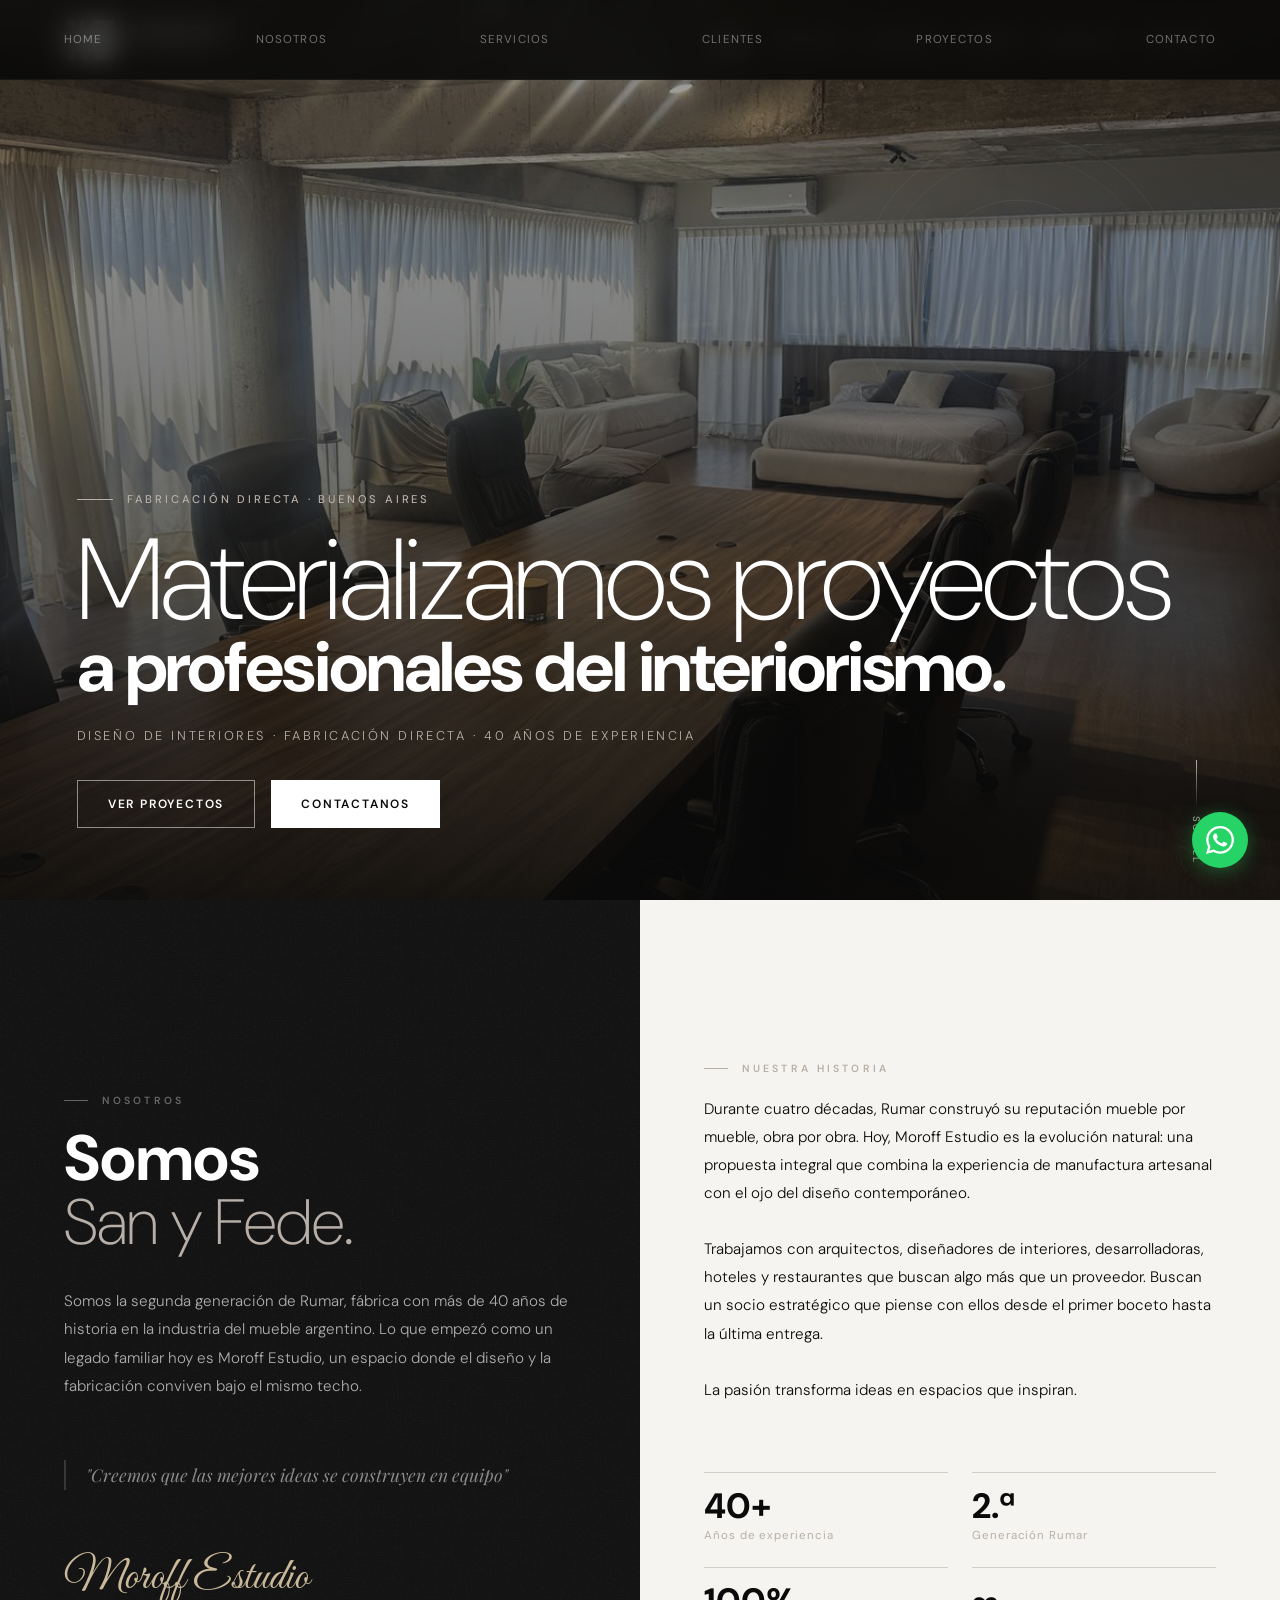
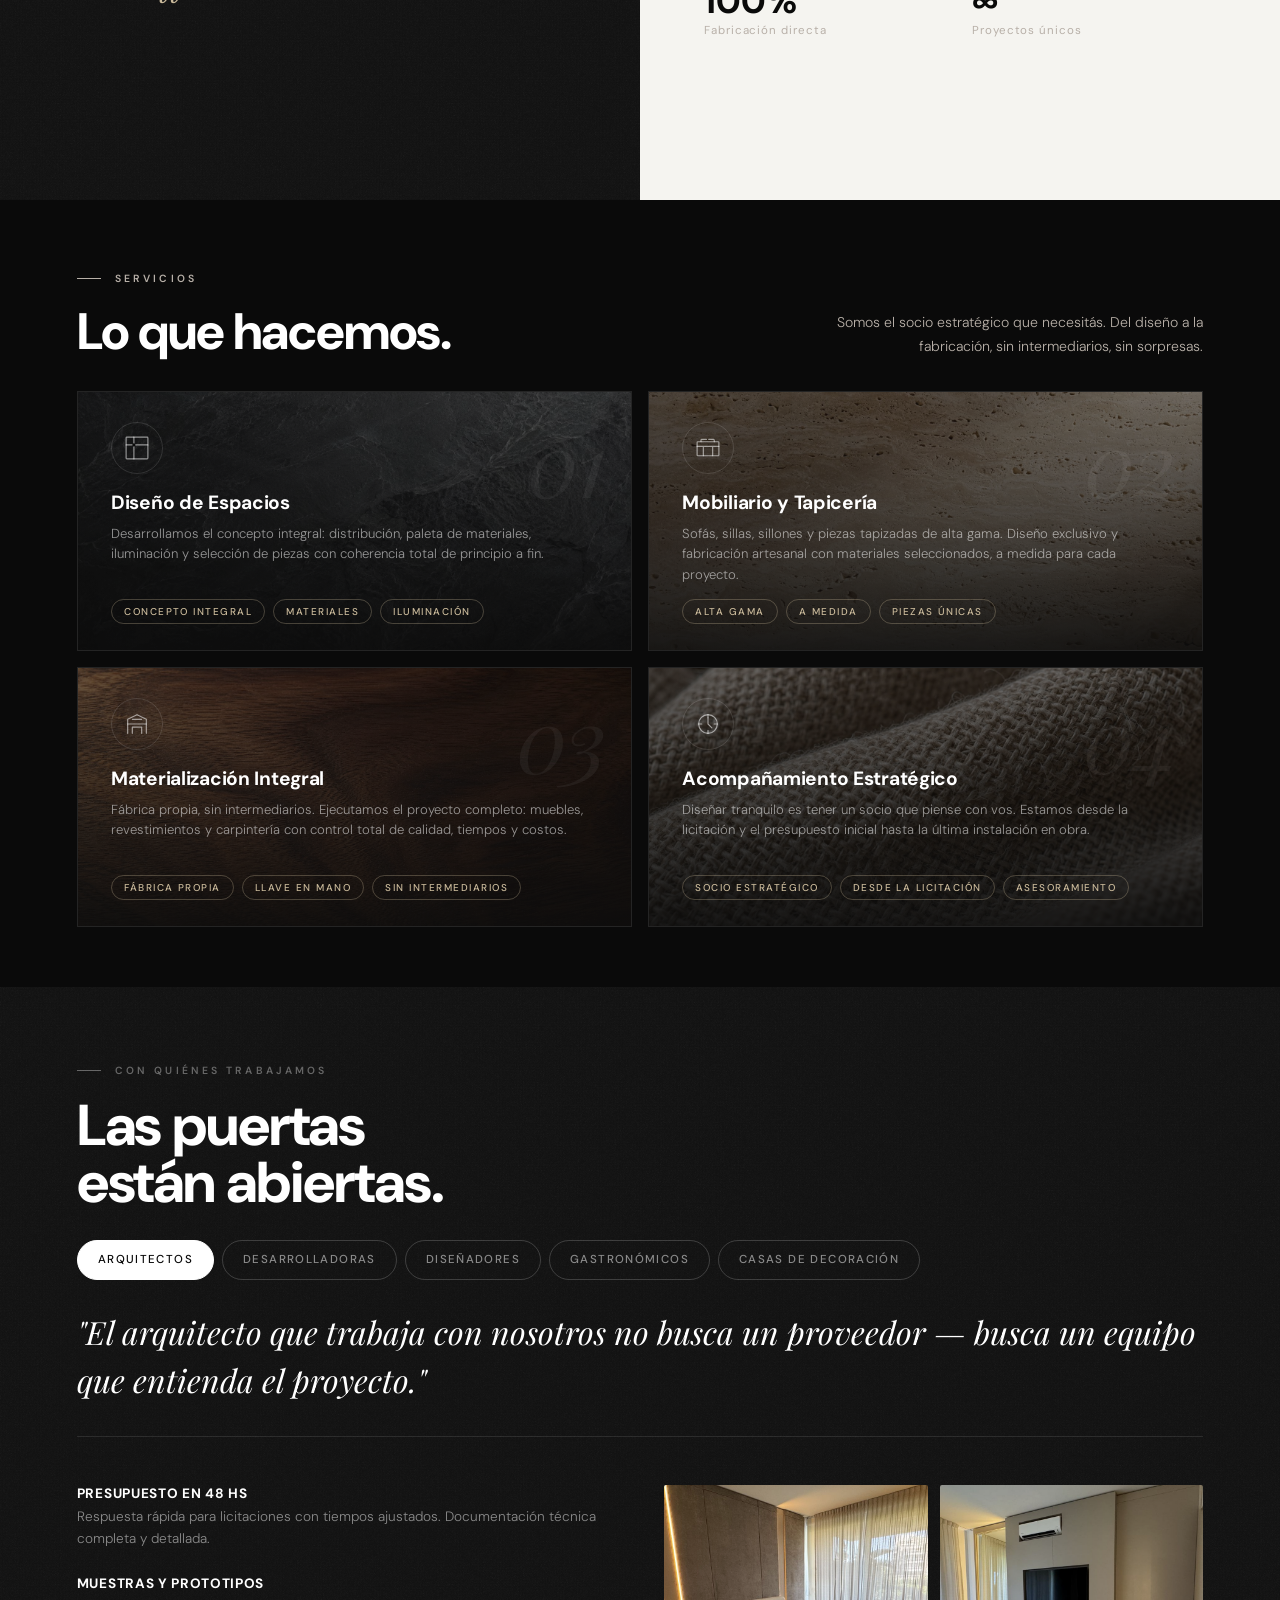
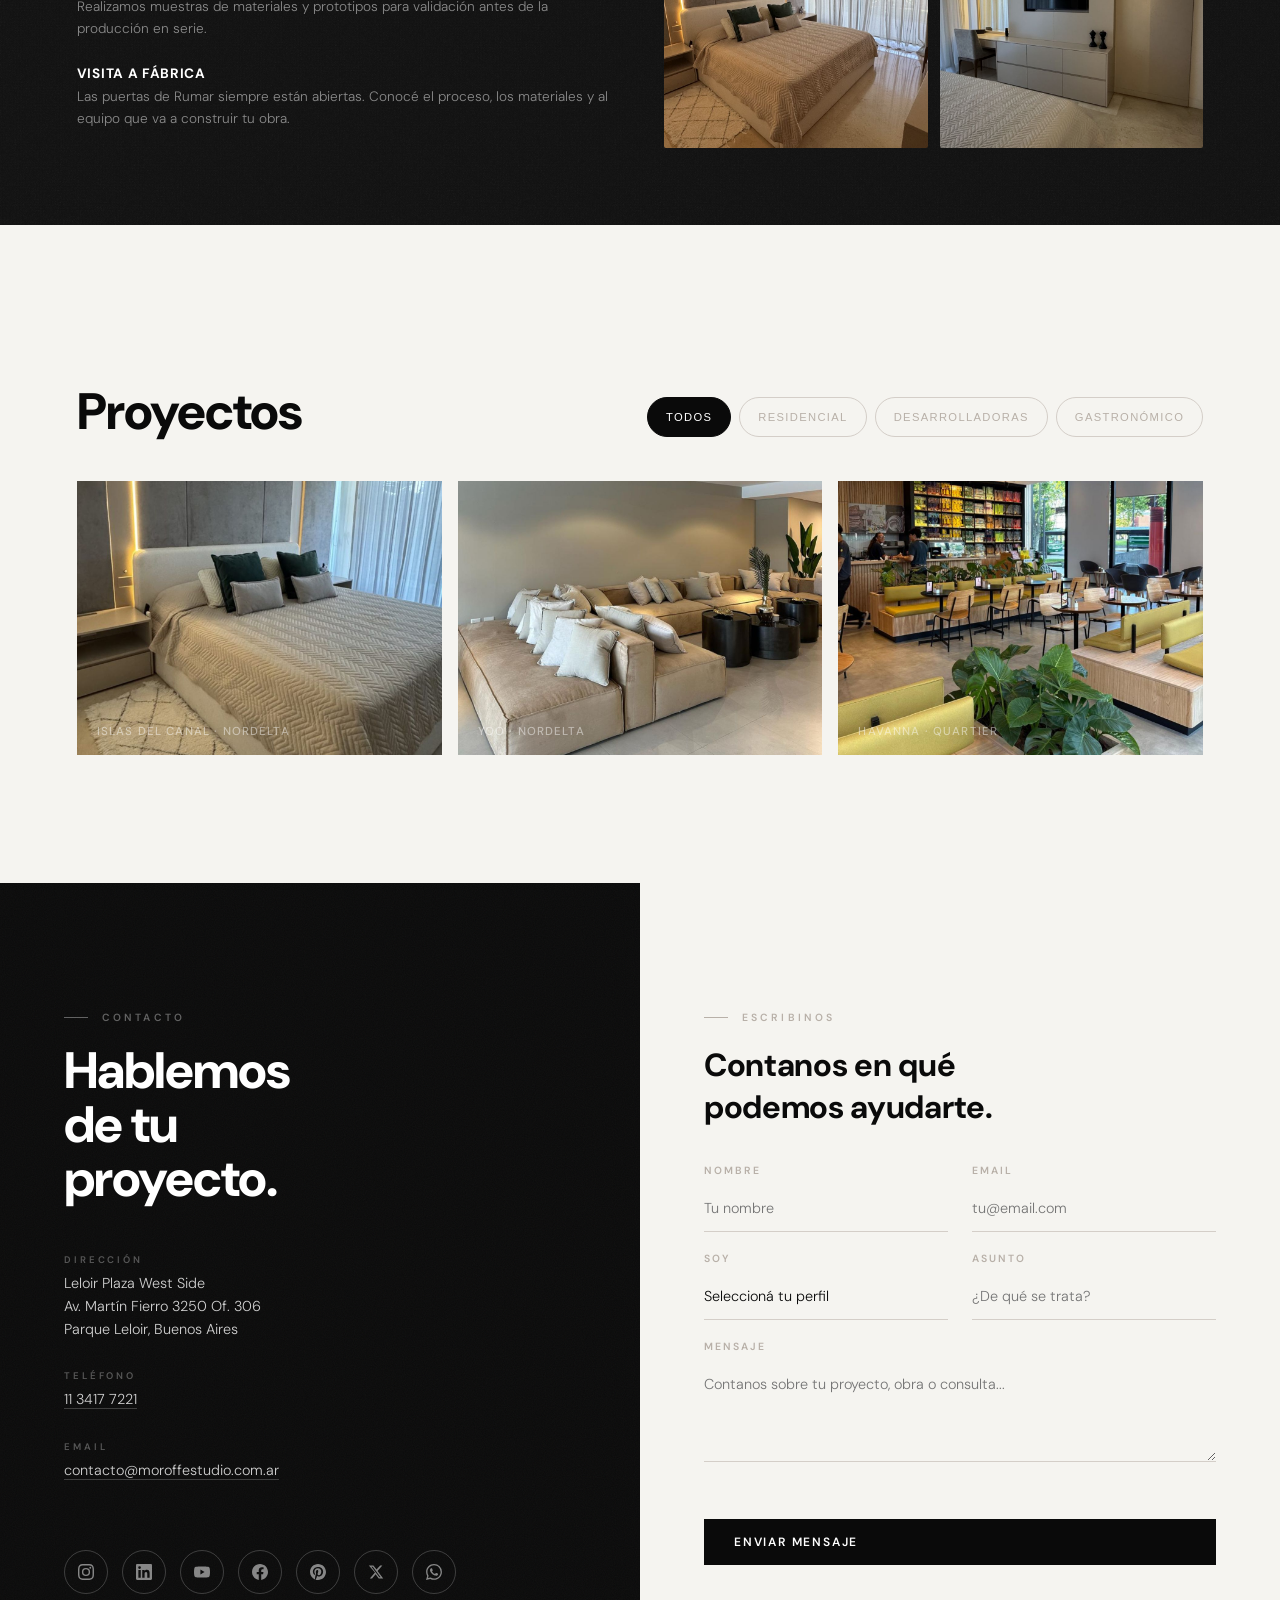
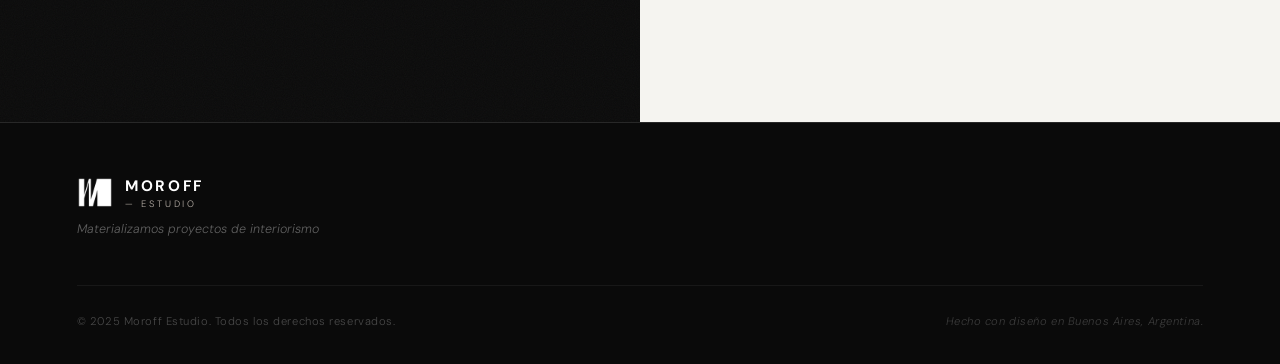
==== index.html @ 5c343c12 "Add files via upload" ====
<!DOCTYPE html>
<html lang="es">
<head>
<meta charset="UTF-8">
<meta name="viewport" content="width=device-width, initial-scale=1.0">
<title>MOROFF — ESTUDIO · Diseño de Interiores Buenos Aires</title>
<meta name="description" content="Moroff Estudio — Materializamos proyectos de interiorismo. Diseño de interiores y fabricación directa en Buenos Aires.">
<link rel="preconnect" href="https://fonts.googleapis.com">
<link rel="preconnect" href="https://fonts.gstatic.com" crossorigin>
<link href="https://fonts.googleapis.com/css2?family=DM+Sans:ital,opsz,wght@0,9..40,100;0,9..40,200;0,9..40,300;0,9..40,400;0,9..40,500;0,9..40,700;0,9..40,900;1,9..40,300;1,9..40,400&family=Playfair+Display:ital,wght@0,400;0,700;1,400&family=Great+Vibes&display=swap" rel="stylesheet">

<style>
/* ─── RESET & BASE ─── */
*, *::before, *::after { box-sizing: border-box; margin: 0; padding: 0; }

:root {
  --black: #0a0a0a;
  --near-black: #111111;
  --dark: #1a1a1a;
  --cream: #f5f4f0;
  --off-white: #ede9e3;
  --warm-gray: #b8b0a8;
  --warm-gray-light: #d4cec8;
  --white: #ffffff;
  --accent: #c9b99a;
  --wa-green: #25d366;

  --font-sans: 'DM Sans', sans-serif;
  --font-serif: 'Playfair Display', serif;
  --font-script: 'Great Vibes', cursive;

  --nav-h: 80px;
  --section-pad: clamp(80px, 10vw, 140px);
  --transition: 0.4s cubic-bezier(0.25, 0.46, 0.45, 0.94);
}

html { scroll-behavior: smooth; font-size: 16px; }

body {
  font-family: var(--font-sans);
  background: var(--cream);
  color: var(--black);
  overflow-x: hidden;
  -webkit-font-smoothing: antialiased;
}
img, video { max-width: 100%; height: auto; display: block; }

/* Mobile fallback — forces mobile layout if media queries fail (e.g. WhatsApp/Telegram in-app browsers that ignore viewport meta) */
html.is-mobile .nav-links { display: none !important; }
html.is-mobile .nav-hamburger { display: flex !important; }
html.is-mobile #nosotros,
html.is-mobile #contacto { grid-template-columns: 1fr !important; }
html.is-mobile .services-grid,
html.is-mobile .projects-grid,
html.is-mobile .form-row,
html.is-mobile .valores-grid { grid-template-columns: 1fr !important; }
html.is-mobile .nosotros-stat-grid { grid-template-columns: 1fr 1fr !important; }
html.is-mobile .tab-panel.active { grid-template-columns: 1fr !important; gap: 24px !important; }
html.is-mobile .tab-images { grid-template-columns: 1fr !important; }
html.is-mobile .proj-meta { grid-template-columns: 1fr !important; }
html.is-mobile .proj-heart,
html.is-mobile .proj-scope-grid,
html.is-mobile .proj-others-grid,
html.is-mobile .proj-gallery-grid { grid-template-columns: 1fr !important; }

/* ─── TEXTURES ─── */
.texture-dark {
  background-color: var(--black);
  background-image:
    url("data:image/svg+xml,%3Csvg xmlns='http://www.w3.org/2000/svg' width='400' height='400'%3E%3Cfilter id='n'%3E%3CfeTurbulence type='fractalNoise' baseFrequency='0.9' numOctaves='4' stitchTiles='stitch'/%3E%3C/filter%3E%3Crect width='400' height='400' filter='url(%23n)' opacity='0.04'/%3E%3C/svg%3E");
}
.texture-leather {
  background-color: var(--near-black);
  background-image:
    url("data:image/svg+xml,%3Csvg xmlns='http://www.w3.org/2000/svg' width='600' height='600'%3E%3Cfilter id='n'%3E%3CfeTurbulence type='turbulence' baseFrequency='0.65' numOctaves='3' stitchTiles='stitch'/%3E%3CfeColorMatrix type='saturate' values='0'/%3E%3C/filter%3E%3Crect width='600' height='600' filter='url(%23n)' opacity='0.07'/%3E%3C/svg%3E");
}

/* ─── PLACEHOLDERS ─── */
.img-placeholder {
  background-color: #2a2520;
  background-image:
    url("data:image/svg+xml,%3Csvg xmlns='http://www.w3.org/2000/svg' width='400' height='400'%3E%3Cfilter id='n'%3E%3CfeTurbulence type='fractalNoise' baseFrequency='0.75' numOctaves='4' stitchTiles='stitch'/%3E%3C/filter%3E%3Crect width='400' height='400' filter='url(%23n)' opacity='0.15'/%3E%3C/svg%3E");
  display: flex;
  align-items: center;
  justify-content: center;
  position: relative;
  overflow: hidden;
}
.img-placeholder::after {
  content: attr(data-label);
  font-family: var(--font-sans);
  font-size: 0.65rem;
  font-weight: 500;
  letter-spacing: 0.15em;
  text-transform: uppercase;
  color: rgba(255,255,255,0.25);
  text-align: center;
  padding: 1rem;
}
.img-placeholder-light {
  background-color: #d9d4cc;
  background-image:
    url("data:image/svg+xml,%3Csvg xmlns='http://www.w3.org/2000/svg' width='400' height='400'%3E%3Cfilter id='n'%3E%3CfeTurbulence type='fractalNoise' baseFrequency='0.75' numOctaves='4' stitchTiles='stitch'/%3E%3C/filter%3E%3Crect width='400' height='400' filter='url(%23n)' opacity='0.08'/%3E%3C/svg%3E");
  display: flex;
  align-items: center;
  justify-content: center;
}
.img-placeholder-light::after {
  content: attr(data-label);
  font-family: var(--font-sans);
  font-size: 0.65rem;
  font-weight: 500;
  letter-spacing: 0.15em;
  text-transform: uppercase;
  color: rgba(0,0,0,0.3);
  text-align: center;
  padding: 1rem;
}

/* ─── SCROLL ANIMATIONS ─── */
.reveal {
  opacity: 0;
  transform: translateY(28px);
  transition: opacity 0.7s var(--transition), transform 0.7s var(--transition);
}
.reveal.visible { opacity: 1; transform: translateY(0); }
.reveal-delay-1 { transition-delay: 0.1s; }
.reveal-delay-2 { transition-delay: 0.2s; }
.reveal-delay-3 { transition-delay: 0.3s; }
.reveal-delay-4 { transition-delay: 0.4s; }
.reveal-delay-5 { transition-delay: 0.5s; }

/* ─── NAVIGATION ─── */
nav {
  position: fixed;
  top: 0; left: 0; right: 0;
  z-index: 1000;
  height: var(--nav-h);
  display: flex;
  align-items: center;
  justify-content: space-between;
  gap: 16px;
  padding: 0 clamp(20px, 5vw, 64px);
  background: rgba(10, 10, 10, 0.72);
  -webkit-backdrop-filter: blur(14px) saturate(140%);
  backdrop-filter: blur(14px) saturate(140%);
  border-bottom: 1px solid rgba(255, 255, 255, 0.04);
  transition: background 0.4s ease, box-shadow 0.4s ease, border-color 0.4s ease;
}
nav.scrolled {
  background: rgba(10, 10, 10, 0.92);
  box-shadow: 0 1px 0 rgba(255,255,255,0.06);
  border-bottom-color: rgba(255, 255, 255, 0.08);
}

.nav-logo {
  display: flex;
  align-items: center;
  gap: 14px;
  text-decoration: none;
  cursor: pointer;
  margin-right: auto;
  flex-shrink: 0;
}
.nav-logo:hover .nav-wordmark-main { color: var(--accent); }
.nav-monogram {
  width: 52px;
  height: 52px;
  flex-shrink: 0;
  object-fit: contain;
  filter: brightness(0) invert(1);
  transition: transform 0.3s var(--transition);
}
.nav-logo:hover .nav-monogram { transform: scale(1.06); }
.nav-wordmark { display: flex; flex-direction: column; line-height: 1; }
.nav-wordmark-main {
  font-family: var(--font-sans);
  font-size: 1.2rem;
  font-weight: 700;
  letter-spacing: 0.2em;
  color: var(--white);
}
.nav-wordmark-sub {
  font-family: var(--font-sans);
  font-size: 0.62rem;
  font-weight: 300;
  letter-spacing: 0.32em;
  color: var(--warm-gray);
  margin-top: 3px;
}

.nav-links {
  display: flex;
  gap: clamp(12px, 1.6vw, 22px);
  list-style: none;
  margin-left: auto;
  align-items: center;
}
.nav-links a {
  font-size: 0.7rem;
  font-weight: 500;
  letter-spacing: 0.1em;
  text-transform: uppercase;
  color: rgba(255,255,255,0.75);
  text-decoration: none;
  transition: color 0.25s;
  position: relative;
  padding: 4px 2px;
}
.nav-links a::after {
  content: '';
  position: absolute;
  bottom: -3px; left: 0; right: 0;
  height: 1px;
  background: var(--white);
  transform: scaleX(0);
  transition: transform 0.3s;
}
.nav-links a:hover { color: var(--white); }
.nav-links a:hover::after { transform: scaleX(1); }
.nav-links a.active { color: var(--white); }
.nav-links a.active::after { transform: scaleX(1); }

/* Hamburger */
.nav-hamburger {
  display: none;
  flex-direction: column;
  gap: 5px;
  cursor: pointer;
  background: none;
  border: none;
  padding: 10px;
  min-width: 44px;
  min-height: 44px;
  justify-content: center;
  align-items: center;
}
.nav-hamburger span {
  display: block;
  width: 26px;
  height: 1.5px;
  background: var(--white);
  transition: transform 0.3s, opacity 0.3s;
}
.nav-hamburger.open span:nth-child(1) { transform: translateY(6.5px) rotate(45deg); }
.nav-hamburger.open span:nth-child(2) { opacity: 0; }
.nav-hamburger.open span:nth-child(3) { transform: translateY(-6.5px) rotate(-45deg); }

/* Mobile overlay */
.nav-overlay {
  position: fixed;
  inset: 0;
  background: var(--black);
  z-index: 999;
  display: flex;
  flex-direction: column;
  align-items: center;
  justify-content: center;
  gap: 32px;
  opacity: 0;
  pointer-events: none;
  transition: opacity 0.35s ease;
}
.nav-overlay.open { opacity: 1; pointer-events: all; }
.nav-overlay a {
  font-size: clamp(1.8rem, 6vw, 3rem);
  font-weight: 700;
  letter-spacing: 0.05em;
  text-transform: uppercase;
  color: var(--white);
  text-decoration: none;
  transition: color 0.2s;
}
.nav-overlay a:hover { color: var(--warm-gray); }

/* ─── WHATSAPP FLOAT ─── */
.wa-float {
  position: fixed;
  bottom: 32px;
  right: 32px;
  z-index: 990;
  width: 56px;
  height: 56px;
  border-radius: 50%;
  background: var(--wa-green);
  display: flex;
  align-items: center;
  justify-content: center;
  box-shadow: 0 4px 20px rgba(37,211,102,0.35);
  text-decoration: none;
  transition: transform 0.25s, box-shadow 0.25s;
}
.wa-float:hover {
  transform: scale(1.08);
  box-shadow: 0 6px 28px rgba(37,211,102,0.5);
}
.wa-float svg { width: 28px; height: 28px; fill: white; }

/* ─── HERO ─── */
#hero {
  position: relative;
  height: 100vh;
  height: 100svh;
  min-height: 560px;
  display: flex;
  flex-direction: column;
  justify-content: flex-end;
  padding: 0 clamp(24px, 6vw, 80px) clamp(60px, 8vh, 100px);
  overflow: hidden;
}
.hero-bg {
  position: absolute;
  inset: 0;
  background-image: url('[data-uri]');
  background-size: cover;
  background-position: center;
  z-index: 0;
}
.hero-bg::before {
  content: '';
  position: absolute;
  inset: 0;
  background-image:
    url("data:image/svg+xml,%3Csvg xmlns='http://www.w3.org/2000/svg' width='800' height='800'%3E%3Cfilter id='n'%3E%3CfeTurbulence type='fractalNoise' baseFrequency='0.6' numOctaves='4' stitchTiles='stitch'/%3E%3C/filter%3E%3Crect width='800' height='800' filter='url(%23n)' opacity='0.055'/%3E%3C/svg%3E");
  opacity: 0.4;
}
.hero-bg::after {
  content: '';
  position: absolute;
  inset: 0;
  background: linear-gradient(to top, rgba(10,10,10,0.92) 0%, rgba(10,10,10,0.6) 45%, rgba(10,10,10,0.35) 100%);
}
/* Geometric decorative element */
.hero-geo {
  position: absolute;
  top: 15%;
  right: 8%;
  width: clamp(180px, 25vw, 380px);
  height: clamp(180px, 25vw, 380px);
  border: 1px solid rgba(255,255,255,0.06);
  border-radius: 50%;
  z-index: 1;
}
.hero-geo::after {
  content: '';
  position: absolute;
  inset: 20px;
  border: 1px solid rgba(255,255,255,0.04);
  border-radius: 50%;
}
.hero-geo::before {
  content: '';
  position: absolute;
  top: 50%; left: 50%;
  transform: translate(-50%,-50%);
  width: 60%;
  height: 60%;
  border: 1px solid rgba(255,255,255,0.06);
  border-radius: 50%;
}

.hero-eyebrow {
  position: relative;
  z-index: 2;
  font-size: 0.7rem;
  font-weight: 500;
  letter-spacing: 0.25em;
  text-transform: uppercase;
  color: var(--warm-gray);
  margin-bottom: 20px;
  display: flex;
  align-items: center;
  gap: 14px;
}
.hero-eyebrow::before {
  content: '';
  display: block;
  width: 36px;
  height: 1px;
  background: var(--warm-gray);
}

.hero-headline {
  position: relative;
  z-index: 2;
  margin-bottom: 28px;
}
.hero-headline-light {
  display: block;
  font-family: var(--font-sans);
  font-size: clamp(3.2rem, 9vw, 8.5rem);
  font-weight: 200;
  color: var(--white);
  line-height: 0.95;
  letter-spacing: -0.02em;
}
.hero-headline-bold {
  display: block;
  font-family: var(--font-sans);
  font-size: clamp(3.8rem, 10.5vw, 10rem);
  font-weight: 900;
  color: var(--white);
  line-height: 0.9;
  letter-spacing: -0.03em;
  position: relative;
}
.hero-headline-bold .stroke-text {
  -webkit-text-stroke: 1.5px rgba(255,255,255,0.3);
  color: transparent;
}

.hero-sub {
  position: relative;
  z-index: 2;
  font-size: 0.8rem;
  font-weight: 300;
  letter-spacing: 0.2em;
  color: var(--warm-gray);
  text-transform: uppercase;
  margin-bottom: 36px;
}

.hero-ctas {
  position: relative;
  z-index: 2;
  display: flex;
  gap: 16px;
  flex-wrap: wrap;
}
.btn {
  display: inline-flex;
  align-items: center;
  gap: 10px;
  font-family: var(--font-sans);
  font-size: 0.75rem;
  font-weight: 600;
  letter-spacing: 0.15em;
  text-transform: uppercase;
  text-decoration: none;
  padding: 15px 30px;
  transition: all 0.3s;
  cursor: pointer;
  border: none;
}
.btn-outline {
  border: 1px solid rgba(255,255,255,0.5);
  color: var(--white);
  background: transparent;
}
.btn-outline:hover {
  border-color: var(--white);
  background: rgba(255,255,255,0.08);
}
.btn-solid {
  background: var(--white);
  color: var(--black);
}
.btn-solid:hover { background: var(--cream); }
.btn-solid-dark {
  background: var(--black);
  color: var(--white);
}
.btn-solid-dark:hover { background: var(--dark); }

.scroll-indicator {
  position: absolute;
  bottom: 36px;
  right: clamp(24px, 6vw, 80px);
  z-index: 2;
  display: flex;
  flex-direction: column;
  align-items: center;
  gap: 8px;
  color: var(--warm-gray);
}
.scroll-indicator span {
  font-size: 0.6rem;
  letter-spacing: 0.2em;
  text-transform: uppercase;
  writing-mode: vertical-rl;
}
.scroll-line {
  width: 1px;
  height: 48px;
  background: linear-gradient(to bottom, var(--warm-gray), transparent);
  animation: scrollPulse 2s ease-in-out infinite;
}
@keyframes scrollPulse {
  0%, 100% { opacity: 0.4; transform: scaleY(1); }
  50% { opacity: 1; transform: scaleY(1.2); }
}

/* ─── SECTION COMMON ─── */
section { position: relative; scroll-margin-top: var(--nav-h); }

.section-label {
  font-size: 0.65rem;
  font-weight: 600;
  letter-spacing: 0.3em;
  text-transform: uppercase;
  color: var(--warm-gray);
  margin-bottom: 20px;
  display: flex;
  align-items: center;
  gap: 14px;
}
.section-label::before {
  content: '';
  display: block;
  width: 24px;
  height: 1px;
  background: currentColor;
}
.section-label-light {
  color: rgba(255,255,255,0.35);
}
.section-label-light::before { background: rgba(255,255,255,0.35); }

/* ─── NOSOTROS ─── */
#nosotros {
  display: grid;
  grid-template-columns: 1fr 1fr;
  min-height: 100vh;
}
.nosotros-left {
  padding: var(--section-pad) clamp(32px, 5vw, 72px);
  display: flex;
  flex-direction: column;
  justify-content: center;
}
.nosotros-right {
  background: var(--cream);
  padding: var(--section-pad) clamp(32px, 5vw, 72px);
  display: flex;
  flex-direction: column;
  justify-content: center;
}

.nosotros-headline {
  font-family: var(--font-sans);
  font-size: clamp(2.8rem, 5vw, 5.5rem);
  line-height: 1;
  color: var(--white);
  margin-bottom: 32px;
}
.nosotros-headline em {
  font-style: normal;
  font-weight: 200;
  color: var(--warm-gray);
}

.nosotros-body {
  font-size: 0.95rem;
  font-weight: 300;
  line-height: 1.85;
  color: var(--black);
  max-width: 58ch;
  margin-bottom: 28px;
}
.nosotros-body-dark {
  color: rgba(255,255,255,0.65);
}

.nosotros-quote {
  font-family: var(--font-serif);
  font-style: italic;
  font-size: 1.1rem;
  line-height: 1.7;
  color: rgba(255,255,255,0.5);
  border-left: 2px solid rgba(255,255,255,0.15);
  padding-left: 20px;
  margin: 32px 0;
}

.brand-signature {
  font-family: var(--font-script);
  font-size: 2.8rem;
  color: var(--accent);
  margin-top: 28px;
}

.nosotros-stat-grid {
  display: grid;
  grid-template-columns: repeat(2, 1fr);
  gap: 24px;
  margin-top: 40px;
}
.nosotros-stat {
  border-top: 1px solid var(--warm-gray-light);
  padding-top: 16px;
}
.nosotros-stat-num {
  font-size: 2.2rem;
  font-weight: 700;
  line-height: 1;
  margin-bottom: 4px;
}
.nosotros-stat-label {
  font-size: 0.72rem;
  font-weight: 400;
  letter-spacing: 0.08em;
  color: var(--warm-gray);
}

/* ─── SERVICIOS ─── */
#servicios {
  background: var(--black);
  padding: clamp(48px, 6vw, 72px) 0 clamp(40px, 5vw, 60px);
  overflow: hidden;
}
.servicios-header {
  display: flex;
  justify-content: space-between;
  align-items: flex-end;
  margin-bottom: 32px;
  flex-wrap: wrap;
  gap: 18px;
  padding: 0 clamp(24px, 6vw, 80px);
}
.servicios-headline {
  font-family: var(--font-sans);
  font-size: clamp(2rem, 4vw, 4rem);
  font-weight: 800;
  line-height: 1.05;
  letter-spacing: -0.02em;
  color: var(--white);
  max-width: 16ch;
}
.servicios-sub {
  font-size: 0.88rem;
  font-weight: 300;
  line-height: 1.7;
  color: var(--warm-gray);
  max-width: 38ch;
  text-align: right;
}

/* ── Services Grid (4 cards) ── */
.services-grid {
  display: grid;
  grid-template-columns: repeat(2, 1fr);
  gap: 16px;
  padding: 0 clamp(24px, 6vw, 80px);
}
.service-card {
  position: relative;
  background: var(--near-black);
  border: 1px solid rgba(255,255,255,0.08);
  padding: 30px clamp(22px, 2.6vw, 36px) 26px;
  overflow: hidden;
  cursor: default;
  transition: transform 0.5s var(--transition), border-color 0.5s;
  min-height: 260px;
  display: flex;
  flex-direction: column;
  isolation: isolate;
}
.service-card-bg {
  position: absolute;
  inset: 0;
  background-image: var(--card-img);
  background-size: cover;
  background-position: center;
  opacity: 0.62;
  filter: saturate(95%);
  transition: opacity 0.7s ease, filter 0.7s ease, transform 1s var(--transition);
  z-index: -2;
}
.service-card-bg::after {
  content: '';
  position: absolute;
  inset: 0;
  background: linear-gradient(180deg, rgba(10,10,10,0.25) 0%, rgba(10,10,10,0.55) 55%, rgba(10,10,10,0.88) 100%);
}
.service-card::before {
  content: '';
  position: absolute;
  inset: 0;
  background: radial-gradient(circle at var(--mx, 50%) var(--my, 0%), rgba(201,185,154,0.18), transparent 55%);
  opacity: 0;
  transition: opacity 0.5s ease;
  pointer-events: none;
  z-index: -1;
}
.service-card::after {
  content: '';
  position: absolute;
  left: 0; right: 0; bottom: 0;
  height: 2px;
  background: linear-gradient(90deg, var(--accent), transparent);
  transform: scaleX(0);
  transform-origin: left;
  transition: transform 0.7s var(--transition);
  z-index: 2;
}
.service-card:hover {
  transform: translateY(-6px);
  border-color: rgba(201,185,154,0.4);
}
.service-card:hover .service-card-bg {
  opacity: 0.55;
  filter: grayscale(0%) saturate(105%);
  transform: scale(1.06);
}
.service-card:hover::before { opacity: 1; }
.service-card:hover::after { transform: scaleX(1); }

.service-card-num {
  position: absolute;
  top: 24px;
  right: 28px;
  font-family: var(--font-serif);
  font-size: clamp(4rem, 7vw, 7.5rem);
  font-weight: 400;
  font-style: italic;
  line-height: 1;
  color: rgba(255,255,255,0.05);
  letter-spacing: -0.04em;
  transition: color 0.6s, transform 0.6s var(--transition);
  user-select: none;
  pointer-events: none;
}
.service-card:hover .service-card-num {
  color: rgba(201,185,154,0.18);
  transform: translateY(-4px) scale(1.05);
}

.service-card-icon-wrap {
  position: relative;
  width: 52px;
  height: 52px;
  margin-bottom: 18px;
  display: flex;
  align-items: center;
  justify-content: center;
}
.service-card-icon-wrap::before {
  content: '';
  position: absolute;
  inset: 0;
  border: 1px solid rgba(255,255,255,0.12);
  border-radius: 50%;
  transition: border-color 0.5s, transform 0.6s var(--transition);
}
.service-card:hover .service-card-icon-wrap::before {
  border-color: var(--accent);
  transform: scale(1.12) rotate(45deg);
}
.service-card-icon {
  width: 28px;
  height: 28px;
  stroke: rgba(255,255,255,0.55);
  fill: none;
  stroke-width: 1.5;
  stroke-linecap: round;
  stroke-linejoin: round;
  transition: stroke 0.5s, transform 0.6s var(--transition);
  position: relative;
  z-index: 1;
}
.service-card:hover .service-card-icon {
  stroke: var(--accent);
  transform: scale(1.08);
}

.service-card-title {
  position: relative;
  font-family: var(--font-sans);
  font-size: clamp(1.15rem, 1.5vw, 1.5rem);
  font-weight: 700;
  line-height: 1.15;
  color: var(--white);
  letter-spacing: -0.015em;
  margin-bottom: 10px;
  z-index: 1;
}

.service-card-desc {
  position: relative;
  font-size: 0.82rem;
  font-weight: 300;
  line-height: 1.55;
  color: rgba(255,255,255,0.55);
  margin-bottom: 14px;
  flex: 1;
  z-index: 1;
}

.service-card-tags {
  position: relative;
  display: flex;
  flex-wrap: wrap;
  gap: 8px;
  z-index: 1;
}
.service-tag {
  font-size: 0.62rem;
  font-weight: 500;
  letter-spacing: 0.15em;
  text-transform: uppercase;
  color: var(--accent);
  border: 1px solid rgba(201,185,154,0.3);
  padding: 5px 12px;
  border-radius: 100px;
  transition: background 0.3s, border-color 0.3s;
}
.service-card:hover .service-tag {
  background: rgba(201,185,154,0.08);
  border-color: rgba(201,185,154,0.5);
}

@media (max-width: 880px) {
  .services-grid { grid-template-columns: 1fr; gap: 16px; }
  .service-card { min-height: auto; padding: 40px 28px 32px; }
  .servicios-header { flex-direction: column; align-items: flex-start; }
  .servicios-sub { text-align: left; }
}

/* ─── CLIENTES ─── */
#clientes {
  padding: clamp(48px, 6vw, 80px) clamp(24px, 6vw, 80px) clamp(48px, 6vw, 80px);
}
.clientes-header {
  margin-bottom: 28px;
}
.clientes-headline {
  font-family: var(--font-sans);
  font-size: clamp(2.2rem, 4.5vw, 5rem);
  font-weight: 800;
  color: var(--white);
  line-height: 1;
  margin-top: 12px;
  letter-spacing: -0.02em;
}

.tabs-nav {
  display: flex;
  gap: 8px;
  flex-wrap: wrap;
  margin-bottom: 28px;
}
.tab-btn {
  padding: 11px 20px;
  min-height: 40px;
  font-family: var(--font-sans);
  font-size: 0.72rem;
  font-weight: 500;
  letter-spacing: 0.12em;
  text-transform: uppercase;
  background: transparent;
  border: 1px solid rgba(255,255,255,0.18);
  color: rgba(255,255,255,0.5);
  cursor: pointer;
  border-radius: 100px;
  transition: all 0.25s;
  white-space: nowrap;
}
.tab-btn:hover { border-color: rgba(255,255,255,0.5); color: var(--white); }
.tab-btn.active { background: var(--white); color: var(--black); border-color: var(--white); }

.tab-panel { display: none; }
.tab-panel.active {
  display: grid;
  grid-template-columns: 1fr 1fr;
  gap: 48px;
  animation: fadeIn 0.4s ease;
}
@keyframes fadeIn { from { opacity: 0; transform: translateY(12px); } to { opacity: 1; transform: translateY(0); } }

.tab-quote {
  font-family: var(--font-serif);
  font-style: italic;
  font-size: clamp(1.3rem, 2.5vw, 2rem);
  line-height: 1.5;
  color: var(--white);
  grid-column: 1 / -1;
  padding-bottom: 32px;
  border-bottom: 1px solid rgba(255,255,255,0.1);
}
.tab-propositions {
  display: flex;
  flex-direction: column;
  gap: 24px;
}
.tab-prop-title {
  font-size: 0.85rem;
  font-weight: 700;
  letter-spacing: 0.05em;
  color: var(--white);
  text-transform: uppercase;
  margin-bottom: 4px;
}
.tab-prop-desc {
  font-size: 0.85rem;
  font-weight: 300;
  line-height: 1.65;
  color: rgba(255,255,255,0.5);
}
.tab-images {
  display: grid;
  grid-template-columns: 1fr 1fr;
  gap: 12px;
  align-self: start;
}
.tab-images .img-placeholder { border-radius: 2px; }
.tab-img {
  width: 100%;
  aspect-ratio: 1 / 1;
  height: auto;
  object-fit: cover;
  border-radius: 2px;
  display: block;
  filter: saturate(95%) contrast(1.02);
  transition: filter 0.4s ease, transform 0.6s var(--transition);
}
.tab-img:hover {
  filter: saturate(105%) contrast(1.05);
  transform: scale(1.01);
}

/* ─── PROYECTOS ─── */
#proyectos {
  background: var(--cream);
  padding: var(--section-pad) clamp(24px, 6vw, 80px);
}
.proyectos-header {
  display: flex;
  justify-content: space-between;
  align-items: flex-end;
  margin-bottom: 44px;
  flex-wrap: wrap;
  gap: 20px;
}
.proyectos-headline {
  font-size: clamp(2rem, 4vw, 4.5rem);
  font-weight: 800;
  letter-spacing: -0.02em;
  line-height: 1;
}

.filter-btns {
  display: flex;
  gap: 8px;
  flex-wrap: wrap;
}
.filter-btn {
  padding: 11px 18px;
  min-height: 40px;
  font-size: 0.7rem;
  font-weight: 500;
  letter-spacing: 0.12em;
  text-transform: uppercase;
  background: transparent;
  border: 1px solid var(--warm-gray-light);
  color: var(--warm-gray);
  cursor: pointer;
  transition: all 0.25s;
  border-radius: 100px;
}
.filter-btn:hover { border-color: var(--black); color: var(--black); }
.filter-btn.active { background: var(--black); color: var(--white); border-color: var(--black); }

.projects-grid {
  display: grid;
  grid-template-columns: repeat(12, 1fr);
  gap: 16px;
}
.project-card {
  position: relative;
  overflow: hidden;
  cursor: pointer;
  text-decoration: none;
  color: inherit;
  display: block;
  transition: opacity 0.4s, transform 0.4s;
}
.project-card.hidden { opacity: 0; pointer-events: none; transform: scale(0.97); height: 0; overflow: hidden; margin: 0; }
.project-card { grid-column: span 4; }

.project-img {
  width: 100%;
  display: block;
  aspect-ratio: 4/3;
  background-image: var(--proj-img);
  background-size: cover;
  background-position: center;
  transition: transform 0.7s var(--transition);
}
.project-card:hover .project-img { transform: scale(1.04); }

.project-overlay {
  position: absolute;
  inset: 0;
  background: rgba(10,10,10,0);
  display: flex;
  flex-direction: column;
  justify-content: flex-end;
  padding: 24px;
  transition: background 0.35s;
}
.project-card:hover .project-overlay { background: rgba(10,10,10,0.72); }
.project-info {
  transform: translateY(12px);
  opacity: 0;
  transition: all 0.35s;
}
.project-card:hover .project-info { transform: translateY(0); opacity: 1; }
.project-name {
  font-size: 1rem;
  font-weight: 700;
  color: var(--white);
  letter-spacing: 0.02em;
}
.project-meta {
  font-size: 0.72rem;
  font-weight: 300;
  letter-spacing: 0.1em;
  color: rgba(255,255,255,0.55);
  margin-top: 4px;
  display: flex;
  justify-content: space-between;
  align-items: center;
}
.project-arrow {
  font-size: 0.8rem;
  color: var(--white);
}

/* Static labels always visible */
.project-static {
  position: absolute;
  bottom: 16px;
  left: 20px;
  pointer-events: none;
}
.project-card:hover .project-static { display: none; }
.project-static-name {
  font-size: 0.72rem;
  font-weight: 500;
  letter-spacing: 0.1em;
  text-transform: uppercase;
  color: rgba(255,255,255,0.45);
}

/* ─── MISIÓN / VALORES ─── */
#mision {
  padding: var(--section-pad) clamp(24px, 8vw, 120px);
  text-align: center;
}
.mision-quote-mark {
  font-family: var(--font-serif);
  font-size: clamp(8rem, 18vw, 20rem);
  line-height: 0.6;
  color: rgba(255,255,255,0.06);
  margin-bottom: -24px;
  display: block;
  user-select: none;
}
.mision-quote {
  font-family: var(--font-serif);
  font-style: italic;
  font-size: clamp(1.4rem, 3vw, 2.6rem);
  line-height: 1.5;
  color: var(--white);
  max-width: 22ch;
  margin: 0 auto 80px;
}
.valores-grid {
  display: grid;
  grid-template-columns: repeat(3, 1fr);
  gap: 0;
  border-top: 1px solid rgba(255,255,255,0.1);
  max-width: 900px;
  margin: 0 auto;
}
.valor-item {
  padding: 40px 28px 0;
  border-right: 1px solid rgba(255,255,255,0.1);
}
.valor-item:last-child { border-right: none; }
.valor-num {
  font-size: 0.6rem;
  font-weight: 500;
  letter-spacing: 0.25em;
  color: rgba(255,255,255,0.25);
  margin-bottom: 16px;
}
.valor-title {
  font-size: 1.1rem;
  font-weight: 700;
  letter-spacing: 0.04em;
  color: var(--white);
  text-transform: uppercase;
  margin-bottom: 12px;
}
.valor-desc {
  font-size: 0.82rem;
  font-weight: 300;
  line-height: 1.75;
  color: rgba(255,255,255,0.45);
}

/* ─── CONTACTO ─── */
#contacto {
  display: grid;
  grid-template-columns: 1fr 1fr;
}
.contacto-left {
  padding: var(--section-pad) clamp(32px, 5vw, 72px);
  display: flex;
  flex-direction: column;
  justify-content: center;
}
.contacto-right {
  background: var(--cream);
  padding: var(--section-pad) clamp(32px, 5vw, 72px);
}

.contacto-headline {
  font-family: var(--font-sans);
  font-size: clamp(2.2rem, 4vw, 4.5rem);
  font-weight: 800;
  color: var(--white);
  line-height: 1.05;
  letter-spacing: -0.02em;
  margin-bottom: 48px;
}

.contact-info-item {
  margin-bottom: 28px;
}
.contact-info-label {
  font-size: 0.6rem;
  font-weight: 600;
  letter-spacing: 0.3em;
  text-transform: uppercase;
  color: rgba(255,255,255,0.3);
  margin-bottom: 6px;
}
.contact-info-value {
  font-size: 0.9rem;
  font-weight: 300;
  line-height: 1.6;
  color: rgba(255,255,255,0.8);
}
.contact-info-value a {
  color: inherit;
  text-decoration: none;
  border-bottom: 1px solid rgba(255,255,255,0.2);
  transition: border-color 0.2s;
}
.contact-info-value a:hover { border-color: var(--white); }

.social-icons {
  display: flex;
  gap: 14px;
  flex-wrap: wrap;
  margin-top: 40px;
}
.social-icon {
  width: 44px;
  height: 44px;
  border: 1px solid rgba(255,255,255,0.2);
  border-radius: 50%;
  display: flex;
  align-items: center;
  justify-content: center;
  text-decoration: none;
  transition: all 0.25s;
  color: rgba(255,255,255,0.5);
}
.social-icon:hover {
  border-color: var(--white);
  color: var(--white);
  background: rgba(255,255,255,0.05);
}
.social-icon svg { width: 16px; height: 16px; fill: currentColor; }

/* Form */
.form-headline {
  font-size: clamp(1.4rem, 2.5vw, 2.2rem);
  font-weight: 700;
  margin-bottom: 36px;
  letter-spacing: -0.01em;
}

.form-group {
  margin-bottom: 20px;
}
.form-label {
  display: block;
  font-size: 0.65rem;
  font-weight: 600;
  letter-spacing: 0.2em;
  text-transform: uppercase;
  color: var(--warm-gray);
  margin-bottom: 8px;
}
.form-input,
.form-select,
.form-textarea {
  width: 100%;
  padding: 14px 0;
  font-family: var(--font-sans);
  font-size: 0.9rem;
  font-weight: 300;
  background: transparent;
  border: none;
  border-bottom: 1px solid var(--warm-gray-light);
  color: var(--black);
  outline: none;
  transition: border-color 0.25s;
  border-radius: 0;
  appearance: none;
  -webkit-appearance: none;
}
.form-input:focus,
.form-select:focus,
.form-textarea:focus { border-bottom-color: var(--black); }
.form-textarea { resize: vertical; min-height: 80px; }

.form-row { display: grid; grid-template-columns: 1fr 1fr; gap: 0 24px; }

.form-submit {
  width: 100%;
  margin-top: 32px;
}

.form-success {
  display: none;
  text-align: center;
  padding: 48px 0;
}
.form-success.show { display: block; }
.form-success-icon {
  width: 56px;
  height: 56px;
  border: 1.5px solid var(--black);
  border-radius: 50%;
  display: flex;
  align-items: center;
  justify-content: center;
  margin: 0 auto 20px;
}
.form-success h3 { font-size: 1.4rem; font-weight: 700; margin-bottom: 8px; }
.form-success p { font-size: 0.85rem; font-weight: 300; color: var(--warm-gray); }

/* ─── FOOTER ─── */
footer {
  background: var(--black);
  border-top: 1px solid rgba(255,255,255,0.12);
  padding: 52px clamp(24px, 6vw, 80px) 36px;
}
.footer-logo {
  display: flex;
  align-items: center;
  gap: 12px;
  margin-bottom: 4px;
}
.footer-top {
  display: flex;
  justify-content: space-between;
  align-items: flex-start;
  margin-bottom: 48px;
  flex-wrap: wrap;
  gap: 32px;
}
.footer-logo-area {}
.footer-tagline {
  font-size: 0.78rem;
  font-weight: 300;
  color: rgba(255,255,255,0.35);
  margin-top: 10px;
  font-style: italic;
}

.footer-links {
  display: flex;
  gap: clamp(20px, 3vw, 44px);
  flex-wrap: wrap;
}
.footer-links a {
  font-size: 0.72rem;
  font-weight: 400;
  letter-spacing: 0.1em;
  text-transform: uppercase;
  color: rgba(255,255,255,0.4);
  text-decoration: none;
  transition: color 0.2s;
}
.footer-links a:hover { color: var(--white); }

.footer-bottom {
  display: flex;
  justify-content: space-between;
  align-items: center;
  padding-top: 28px;
  border-top: 1px solid rgba(255,255,255,0.06);
  flex-wrap: wrap;
  gap: 12px;
}
.footer-copy {
  font-size: 0.7rem;
  font-weight: 300;
  color: rgba(255,255,255,0.25);
  letter-spacing: 0.05em;
}
.footer-made {
  font-size: 0.7rem;
  font-weight: 300;
  color: rgba(255,255,255,0.2);
  letter-spacing: 0.05em;
  font-style: italic;
}

/* ─── RESPONSIVE ─── */
@media (max-width: 1024px) {
  .services-grid { grid-template-columns: repeat(2, 1fr); }
  .service-card:nth-child(2n) { border-right: none; }
  .service-card:nth-child(3n) { border-right: 1px solid var(--warm-gray-light); }
  .service-card:nth-child(even) { border-right: none; }

  .project-card:nth-child(1) { grid-column: span 12; }
  .project-card:nth-child(2) { grid-column: span 6; }
  .project-card:nth-child(3) { grid-column: span 6; }
  .project-card:nth-child(4) { grid-column: span 12; }
  .project-card:nth-child(5) { grid-column: span 6; }
  .project-card:nth-child(6) { grid-column: span 6; }

  .tab-panel.active { grid-template-columns: 1fr; gap: 36px; }
  .tab-quote { grid-column: 1; }
  .tab-images { grid-template-columns: 1fr 1fr; }
}

@media (max-width: 768px) {
  :root { --nav-h: 64px; --section-pad: clamp(64px, 12vw, 100px); }

  .nav-links { display: none; }
  .nav-hamburger { display: flex; }
  .nav-monogram { width: 36px; height: 36px; }
  .nav-wordmark-main { font-size: 0.95rem; }
  .nav-wordmark-sub { font-size: 0.55rem; }

  #hero { min-height: 560px; padding-bottom: clamp(48px, 10vh, 80px); }
  .hero-headline-light { font-size: clamp(2.4rem, 11vw, 4.5rem); }
  .hero-headline-bold { font-size: clamp(2.8rem, 13vw, 5.2rem); }
  .hero-ctas { flex-direction: column; align-items: stretch; gap: 12px; }
  .hero-ctas .btn { width: 100%; justify-content: center; }
  .scroll-indicator { display: none; }

  #nosotros { grid-template-columns: 1fr; }
  .nosotros-left { padding: var(--section-pad) clamp(20px, 5vw, 48px); }
  .nosotros-right { padding: clamp(48px, 8vw, 80px) clamp(20px, 5vw, 48px); }
  .nosotros-stat-grid { grid-template-columns: 1fr 1fr; gap: 16px; }

  #servicios { padding: var(--section-pad) 0; }
  .services-grid { grid-template-columns: 1fr; gap: 16px; padding: 0 clamp(20px, 5vw, 48px); }
  .servicios-header { flex-direction: column; align-items: flex-start; padding: 0 clamp(20px, 5vw, 48px); }
  .service-card { border-right: none !important; min-height: auto; padding: 36px 24px 28px; }
  .servicios-sub { text-align: left; }

  #clientes { padding: clamp(40px, 8vw, 64px) clamp(20px, 5vw, 48px); }
  .tabs-nav { flex-wrap: wrap; gap: 6px; margin-bottom: 24px; }
  .tab-btn { padding: 7px 14px; font-size: 0.66rem; letter-spacing: 0.08em; }
  .tab-panel.active { grid-template-columns: 1fr; gap: 24px; }
  .tab-quote { font-size: 1.15rem; padding-bottom: 20px; }
  .tab-images { grid-template-columns: 1fr 1fr; gap: 10px; }

  #proyectos { padding: var(--section-pad) clamp(20px, 5vw, 48px); }
  .projects-grid { grid-template-columns: 1fr; gap: 14px; }
  .project-card { grid-column: 1 !important; }
  .project-card .project-img { aspect-ratio: 4/3 !important; }
  .proyectos-header { flex-direction: column; align-items: flex-start; }

  #mision { padding: var(--section-pad) clamp(20px, 5vw, 48px); }
  .valores-grid { grid-template-columns: 1fr; max-width: 100%; }
  .valor-item { border-right: none; border-bottom: 1px solid rgba(255,255,255,0.1); padding: 28px 0; }
  .valor-item:last-child { border-bottom: none; }

  #contacto { grid-template-columns: 1fr; }
  .contacto-left { padding: var(--section-pad) clamp(20px, 5vw, 48px); }
  .contacto-right { padding: clamp(48px, 8vw, 80px) clamp(20px, 5vw, 48px); order: -1; }
  .form-row { grid-template-columns: 1fr; gap: 0; }

  footer { padding: 40px clamp(20px, 5vw, 48px) 28px; }
  .footer-top { flex-direction: column; gap: 28px; }
  .footer-links { gap: 16px 24px; }
  .footer-bottom { flex-direction: column; align-items: flex-start; }

  .wa-float { bottom: 20px; right: 20px; width: 50px; height: 50px; }
  .wa-float svg { width: 24px; height: 24px; }
}

@media (max-width: 480px) {
  :root { --nav-h: 60px; }
  .nav-monogram { width: 32px; height: 32px; }
  .nav-wordmark-main { font-size: 0.88rem; letter-spacing: 0.14em; }
  .nav-wordmark-sub { font-size: 0.58rem; letter-spacing: 0.22em; }

  .hero-headline-light { font-size: clamp(2rem, 12vw, 3.6rem); }
  .hero-headline-bold { font-size: clamp(2.4rem, 14vw, 4.4rem); }
  .hero-sub { font-size: 0.72rem; letter-spacing: 0.15em; }
  .hero-eyebrow { font-size: 0.65rem; letter-spacing: 0.22em; }

  .tab-btn { padding: 9px 14px; min-height: 40px; font-size: 0.66rem; }
  .filter-btn { padding: 9px 14px; min-height: 40px; font-size: 0.66rem; }
  .tab-images { gap: 8px; }
  .tab-images { grid-template-columns: 1fr; }

  .btn { padding: 15px 22px; min-height: 44px; font-size: 0.7rem; }

  .service-card { padding: 28px 20px 22px; min-height: auto; }
  .service-card-title { font-size: 1.15rem; }
  .service-card-desc { font-size: 0.85rem; }
  .service-card-num { font-size: 3.6rem; top: 18px; right: 20px; }

  .nosotros-stat-num { font-size: 1.7rem; }
  .nosotros-stat-label { font-size: 0.65rem; }

  .social-icons { gap: 10px; margin-top: 28px; }
  .social-icon { width: 44px; height: 44px; }
  .social-icon svg { width: 16px; height: 16px; }

  .contact-info-item { margin-bottom: 18px; }
  .contacto-headline { font-size: clamp(1.8rem, 9vw, 2.6rem) !important; }

  .footer-links { gap: 12px 18px; }
  .footer-links a { font-size: 0.66rem; }
}

/* ════════════════════════════════════════════════════════════
   PROJECT MODAL (in-page project detail overlay)
   ════════════════════════════════════════════════════════════ */
.project-modal {
  position: fixed;
  inset: 0;
  z-index: 999;
  background: var(--cream);
  overflow-y: auto;
  overflow-x: hidden;
  opacity: 0;
  visibility: hidden;
  transition: opacity 0.4s ease, visibility 0s linear 0.4s;
  -webkit-overflow-scrolling: touch;
}
.project-modal.open {
  opacity: 1;
  visibility: visible;
  transition: opacity 0.4s ease, visibility 0s linear 0s;
}
body.modal-open { overflow: hidden; }
.project-modal-content { display: none; }
.project-modal-content.active { display: block; }

.project-modal-close {
  position: fixed;
  top: calc(var(--nav-h) + 16px);
  right: 18px;
  z-index: 1200;
  width: 44px;
  height: 44px;
  border-radius: 50%;
  border: 1px solid rgba(255,255,255,0.25);
  background: rgba(10,10,10,0.7);
  -webkit-backdrop-filter: blur(10px);
  backdrop-filter: blur(10px);
  color: #fff;
  cursor: pointer;
  display: none;
  align-items: center;
  justify-content: center;
  transition: background 0.25s, border-color 0.25s, transform 0.35s;
  padding: 0;
}
.project-modal.open ~ .project-modal-close,
.project-modal.open .project-modal-close { display: flex; }
.project-modal-close svg { width: 18px; height: 18px; stroke: currentColor; fill: none; stroke-width: 2; stroke-linecap: round; }
.project-modal-close:hover { background: var(--black); border-color: var(--accent); transform: rotate(90deg); }

/* Back-to-projects pill (always visible inside modal) */
.proj-back-pill {
  position: fixed;
  bottom: 32px;
  left: 32px;
  z-index: 1150;
  display: none;
  align-items: center;
  gap: 10px;
  padding: 13px 20px;
  background: rgba(10, 10, 10, 0.85);
  border: 1px solid rgba(255,255,255,0.18);
  -webkit-backdrop-filter: blur(12px) saturate(140%);
  backdrop-filter: blur(12px) saturate(140%);
  font-size: 0.7rem;
  font-weight: 600;
  letter-spacing: 0.18em;
  text-transform: uppercase;
  color: var(--white);
  text-decoration: none;
  border-radius: 100px;
  cursor: pointer;
  box-shadow: 0 6px 24px rgba(0,0,0,0.4);
  transition: background 0.3s, transform 0.3s, box-shadow 0.3s;
}
.project-modal.open ~ .proj-back-pill { display: inline-flex; }
.proj-back-pill:hover { background: var(--black); transform: translateX(-4px); box-shadow: 0 8px 28px rgba(0,0,0,0.55); }
.proj-back-pill svg { width: 14px; height: 14px; stroke: currentColor; fill: none; stroke-width: 2; stroke-linecap: round; stroke-linejoin: round; }
@media (max-width: 600px) {
  .proj-back-pill { bottom: 20px; left: 16px; padding: 13px 18px; min-height: 44px; font-size: 0.7rem; }
  .project-modal-close { top: calc(var(--nav-h) + 10px); right: 12px; width: 44px; height: 44px; }
}

/* ── PROJECT HERO ── */
.proj-hero {
  position: relative;
  min-height: 88vh;
  display: flex;
  flex-direction: column;
  justify-content: flex-end;
  padding: 0 clamp(24px, 6vw, 80px) clamp(60px, 8vh, 100px);
  overflow: hidden;
  color: var(--white);
}
.proj-hero-bg {
  position: absolute; inset: 0;
  background-image: var(--hero-img);
  background-size: cover;
  background-position: center;
  z-index: 0;
}
.proj-hero-bg::after {
  content: ''; position: absolute; inset: 0;
  background: linear-gradient(to top, rgba(10,10,10,0.92) 0%, rgba(10,10,10,0.55) 45%, rgba(10,10,10,0.25) 100%);
}
.proj-hero-content { position: relative; z-index: 2; max-width: 900px; }
.proj-hero-eyebrow {
  font-size: 0.7rem;
  font-weight: 500;
  letter-spacing: 0.25em;
  text-transform: uppercase;
  color: var(--warm-gray);
  margin-bottom: 20px;
  display: flex; align-items: center; gap: 14px;
}
.proj-hero-eyebrow::before { content: ''; display: block; width: 36px; height: 1px; background: var(--warm-gray); }
.proj-hero-title {
  font-family: var(--font-sans);
  font-size: clamp(2.8rem, 7vw, 6rem);
  font-weight: 800;
  line-height: 0.95;
  letter-spacing: -0.025em;
  margin-bottom: 24px;
  color: var(--white);
}
.proj-hero-title em { font-style: normal; font-weight: 200; color: var(--warm-gray); }
.proj-hero-sub {
  font-size: 0.85rem;
  font-weight: 300;
  letter-spacing: 0.2em;
  text-transform: uppercase;
  color: var(--warm-gray);
}

/* ── PROJECT META ── */
.proj-meta {
  background: var(--black);
  color: var(--white);
  padding: clamp(48px, 6vw, 72px) clamp(24px, 6vw, 80px);
  display: grid;
  grid-template-columns: repeat(4, 1fr);
  gap: 32px;
  border-top: 1px solid rgba(255,255,255,0.08);
}
.proj-meta-item .proj-meta-label {
  font-size: 0.58rem;
  font-weight: 600;
  letter-spacing: 0.3em;
  text-transform: uppercase;
  color: var(--warm-gray);
  margin-bottom: 12px;
}
.proj-meta-item .proj-meta-value {
  font-size: 1.05rem;
  font-weight: 500;
  color: var(--white);
  letter-spacing: 0.01em;
}

/* ── PROJECT HEART ── */
.proj-heart {
  background: var(--cream);
  padding: var(--section-pad) clamp(24px, 6vw, 80px);
  display: grid;
  grid-template-columns: 1fr 1.4fr;
  gap: clamp(40px, 6vw, 100px);
}
.proj-heart-title {
  font-family: var(--font-sans);
  font-size: clamp(2rem, 4vw, 3.5rem);
  font-weight: 800;
  line-height: 1.05;
  letter-spacing: -0.02em;
  color: var(--black);
}
.proj-heart-title em { font-style: normal; font-weight: 200; color: var(--warm-gray); }
.proj-heart-right p {
  font-size: 1rem;
  font-weight: 300;
  line-height: 1.85;
  color: rgba(0,0,0,0.75);
  margin-bottom: 22px;
  max-width: 60ch;
}
.proj-heart-quote {
  font-family: var(--font-serif);
  font-style: italic;
  font-size: 1.25rem;
  line-height: 1.65;
  color: rgba(0,0,0,0.85);
  border-left: 2px solid var(--accent);
  padding-left: 22px;
  margin-top: 32px;
  max-width: 56ch;
}

/* ── PROJECT GALLERY ── */
.proj-gallery {
  background: var(--off-white);
  padding: var(--section-pad) clamp(24px, 6vw, 80px);
}
.proj-gallery-header { margin-bottom: 56px; max-width: 700px; }
.proj-gallery-header h2 {
  font-family: var(--font-sans);
  font-size: clamp(1.8rem, 3vw, 2.8rem);
  font-weight: 800;
  letter-spacing: -0.02em;
  color: var(--black);
  margin-bottom: 16px;
}
.proj-gallery-header p {
  font-size: 0.95rem;
  font-weight: 300;
  line-height: 1.7;
  color: rgba(0,0,0,0.6);
  max-width: 56ch;
}
.proj-gallery-grid {
  display: grid;
  grid-template-columns: repeat(6, 1fr);
  gap: 16px;
}
.proj-gallery-img {
  background-color: #d9d4cc;
  background-image: var(--g-img);
  background-size: cover;
  background-position: center;
  border-radius: 2px;
}
.proj-gallery-img:nth-child(1) { grid-column: span 4; aspect-ratio: 4/3; }
.proj-gallery-img:nth-child(2) { grid-column: span 2; aspect-ratio: 3/4; }
.proj-gallery-img:nth-child(3) { grid-column: span 2; aspect-ratio: 3/4; }
.proj-gallery-img:nth-child(4) { grid-column: span 4; aspect-ratio: 4/3; }
.proj-gallery-img:nth-child(5) { grid-column: span 3; aspect-ratio: 4/3; }
.proj-gallery-img:nth-child(6) { grid-column: span 3; aspect-ratio: 4/3; }

/* ── PROJECT SCOPE ── */
.proj-scope {
  background: var(--black);
  color: var(--white);
  padding: var(--section-pad) clamp(24px, 6vw, 80px);
}
.proj-scope-header { margin-bottom: 56px; max-width: 700px; }
.proj-scope-header h2 {
  font-family: var(--font-sans);
  font-size: clamp(2rem, 4vw, 3.5rem);
  font-weight: 800;
  letter-spacing: -0.02em;
  color: var(--white);
}
.proj-scope-grid {
  display: grid;
  grid-template-columns: repeat(3, 1fr);
  gap: 32px;
}
.proj-scope-item {
  border-top: 1px solid rgba(255,255,255,0.12);
  padding-top: 22px;
}
.proj-scope-num {
  font-family: var(--font-serif);
  font-style: italic;
  font-size: 1.4rem;
  color: var(--accent);
  margin-bottom: 14px;
}
.proj-scope-title {
  font-size: 1.1rem;
  font-weight: 700;
  color: var(--white);
  margin-bottom: 12px;
  letter-spacing: -0.01em;
}
.proj-scope-desc {
  font-size: 0.9rem;
  font-weight: 300;
  line-height: 1.75;
  color: rgba(255,255,255,0.55);
}

/* ── PROJECT CTA ── */
.proj-cta {
  background: var(--cream);
  padding: clamp(60px, 8vw, 100px) clamp(24px, 6vw, 80px);
  text-align: center;
}
.proj-cta h2 {
  font-family: var(--font-sans);
  font-size: clamp(1.8rem, 3.4vw, 2.8rem);
  font-weight: 800;
  letter-spacing: -0.02em;
  color: var(--black);
  margin-bottom: 18px;
  max-width: 22ch;
  margin-left: auto;
  margin-right: auto;
  line-height: 1.1;
}
.proj-cta p {
  font-size: 0.95rem;
  font-weight: 300;
  line-height: 1.65;
  color: rgba(0,0,0,0.6);
  margin-bottom: 28px;
  max-width: 52ch;
  margin-left: auto;
  margin-right: auto;
}
.proj-cta-btn {
  display: inline-flex;
  align-items: center;
  gap: 10px;
  background: var(--black);
  color: var(--white);
  text-decoration: none;
  padding: 15px 30px;
  font-size: 0.75rem;
  font-weight: 600;
  letter-spacing: 0.15em;
  text-transform: uppercase;
  transition: background 0.3s;
  border: none;
  cursor: pointer;
}
.proj-cta-btn:hover { background: var(--dark); }

/* ── OTHER PROJECTS ── */
.proj-others {
  background: var(--off-white);
  padding: var(--section-pad) clamp(24px, 6vw, 80px);
}
.proj-others-header { margin-bottom: 48px; }
.proj-others-header h2 {
  font-family: var(--font-sans);
  font-size: clamp(1.8rem, 3vw, 2.5rem);
  font-weight: 800;
  letter-spacing: -0.02em;
  color: var(--black);
}
.proj-others-grid {
  display: grid;
  grid-template-columns: 1fr 1fr;
  gap: 24px;
}
.proj-others-card {
  position: relative;
  overflow: hidden;
  aspect-ratio: 16/10;
  text-decoration: none;
  display: block;
  background-image: var(--proj-img);
  background-size: cover;
  background-position: center;
  cursor: pointer;
  transition: transform 0.5s var(--transition);
}
.proj-others-card::after {
  content: ''; position: absolute; inset: 0;
  background: linear-gradient(to top, rgba(10,10,10,0.85) 0%, rgba(10,10,10,0.1) 60%);
  transition: opacity 0.4s;
}
.proj-others-card:hover { transform: scale(1.01); }
.proj-others-card-info {
  position: absolute;
  bottom: 24px;
  left: 28px;
  right: 28px;
  z-index: 2;
  color: var(--white);
}
.proj-others-card-name { font-size: 1.1rem; font-weight: 700; color: var(--white); }
.proj-others-card-meta {
  font-size: 0.7rem;
  font-weight: 300;
  letter-spacing: 0.12em;
  text-transform: uppercase;
  color: rgba(255,255,255,0.6);
  margin-top: 4px;
}

@media (max-width: 900px) {
  .proj-meta { grid-template-columns: repeat(2, 1fr); gap: 24px; }
  .proj-heart { grid-template-columns: 1fr; gap: clamp(28px, 4vw, 50px); }
  .proj-scope-grid { grid-template-columns: 1fr; }
  .proj-gallery-grid { grid-template-columns: repeat(2, 1fr); }
  .proj-gallery-img:nth-child(n) { grid-column: span 1 !important; aspect-ratio: 4/3 !important; }
  .proj-hero { min-height: 72vh; padding-bottom: clamp(48px, 8vh, 80px); }
  .proj-hero-title { font-size: clamp(2.2rem, 8vw, 4rem); }
}
@media (max-width: 768px) {
  .proj-hero { min-height: 60vh; padding: 0 clamp(20px, 5vw, 48px) clamp(40px, 7vh, 64px); }
  .proj-hero-title { font-size: clamp(2rem, 9vw, 3.4rem); }
  .proj-hero-sub { font-size: 0.72rem; letter-spacing: 0.15em; }
  .proj-meta { padding: clamp(36px, 6vw, 56px) clamp(20px, 5vw, 48px); gap: 20px; }
  .proj-meta-item .proj-meta-value { font-size: 0.95rem; }
  .proj-heart { padding: clamp(48px, 8vw, 80px) clamp(20px, 5vw, 48px); }
  .proj-heart-title { font-size: clamp(1.7rem, 5.5vw, 2.6rem); }
  .proj-heart-right p { font-size: 0.92rem; line-height: 1.7; }
  .proj-heart-quote { font-size: 1.05rem; padding-left: 16px; }
  .proj-gallery { padding: clamp(48px, 8vw, 80px) clamp(20px, 5vw, 48px); }
  .proj-gallery-header { margin-bottom: 36px; }
  .proj-gallery-header h2 { font-size: clamp(1.5rem, 5vw, 2.2rem); }
  .proj-scope { padding: clamp(48px, 8vw, 80px) clamp(20px, 5vw, 48px); }
  .proj-scope-header { margin-bottom: 32px; }
  .proj-scope-header h2 { font-size: clamp(1.7rem, 5.5vw, 2.6rem); }
  .proj-cta { padding: clamp(48px, 8vw, 80px) clamp(20px, 5vw, 48px); }
  .proj-cta h2 { font-size: clamp(1.5rem, 5vw, 2.2rem); }
  .proj-others { padding: clamp(48px, 8vw, 80px) clamp(20px, 5vw, 48px); }
  .proj-others-grid { gap: 14px; }
  .proj-others-header h2 { font-size: clamp(1.5rem, 5vw, 2rem); }
  /* Close + back hidden on small screens to leave room for content; keep ESC + back-pill */
}
@media (max-width: 600px) {
  .proj-meta { grid-template-columns: 1fr; gap: 18px; }
  .proj-gallery-grid { grid-template-columns: 1fr; }
  .proj-others-grid { grid-template-columns: 1fr; }
  .proj-heart-title br { display: none; }
  .proj-hero-eyebrow { font-size: 0.62rem; letter-spacing: 0.2em; }
  .proj-hero-eyebrow::before { width: 24px; }
}
</style>
</head>
<body>

<!-- ─── NAVIGATION ─── -->
<nav id="mainNav">
  <a href="#hero" class="nav-logo">
    <img class="nav-monogram" src="[data-uri]"" alt="Moroff">
    <div class="nav-wordmark">
      <span class="nav-wordmark-main">MOROFF</span>
      <span class="nav-wordmark-sub">— ESTUDIO</span>
    </div>
  </a>
  <ul class="nav-links">
    <li><a href="#hero">Home</a></li>
    <li><a href="#nosotros">Nosotros</a></li>
    <li><a href="#servicios">Servicios</a></li>
    <li><a href="#clientes">Clientes</a></li>
    <li><a href="#proyectos">Proyectos</a></li>
    <li><a href="#contacto">Contacto</a></li>
  </ul>
  <button class="nav-hamburger" id="hamburger" aria-label="Menú">
    <span></span><span></span><span></span>
  </button>
</nav>

<!-- Mobile overlay -->
<div class="nav-overlay" id="navOverlay">
  <a href="#hero" class="nav-overlay-link">Home</a>
  <a href="#nosotros" class="nav-overlay-link">Nosotros</a>
  <a href="#servicios" class="nav-overlay-link">Servicios</a>
  <a href="#clientes" class="nav-overlay-link">Clientes</a>
  <a href="#proyectos" class="nav-overlay-link">Proyectos</a>
  <a href="#contacto" class="nav-overlay-link">Contacto</a>
</div>

<!-- ─── WHATSAPP ─── -->
<a href="https://wa.me/5491134177221?text=Hola%2C%20me%20comunico%20desde%20el%20sitio%20web%20de%20Moroff%20Estudio.%20Quisiera%20consultar%20sobre%20un%20proyecto." class="wa-float" target="_blank" rel="noopener" aria-label="WhatsApp">
  <svg viewBox="0 0 24 24" xmlns="http://www.w3.org/2000/svg">
    <path d="M17.472 14.382c-.297-.149-1.758-.867-2.03-.967-.273-.099-.471-.148-.67.15-.197.297-.767.966-.94 1.164-.173.199-.347.223-.644.075-.297-.15-1.255-.463-2.39-1.475-.883-.788-1.48-1.761-1.653-2.059-.173-.297-.018-.458.13-.606.134-.133.298-.347.446-.52.149-.174.198-.298.298-.497.099-.198.05-.371-.025-.52-.075-.149-.669-1.612-.916-2.207-.242-.579-.487-.5-.669-.51-.173-.008-.371-.01-.57-.01-.198 0-.52.074-.792.372-.272.297-1.04 1.016-1.04 2.479 0 1.462 1.065 2.875 1.213 3.074.149.198 2.096 3.2 5.077 4.487.709.306 1.262.489 1.694.625.712.227 1.36.195 1.871.118.571-.085 1.758-.719 2.006-1.413.248-.694.248-1.289.173-1.413-.074-.124-.272-.198-.57-.347m-5.421 7.403h-.004a9.87 9.87 0 01-5.031-1.378l-.361-.214-3.741.982.998-3.648-.235-.374a9.86 9.86 0 01-1.51-5.26c.001-5.45 4.436-9.884 9.888-9.884 2.64 0 5.122 1.03 6.988 2.898a9.825 9.825 0 012.893 6.994c-.003 5.45-4.437 9.884-9.885 9.884m8.413-18.297A11.815 11.815 0 0012.05 0C5.495 0 .16 5.335.157 11.892c0 2.096.547 4.142 1.588 5.945L.057 24l6.305-1.654a11.882 11.882 0 005.683 1.448h.005c6.554 0 11.89-5.335 11.893-11.893a11.821 11.821 0 00-3.48-8.413Z"/>
  </svg>
</a>

<main>

<!-- ─── HERO ─── -->
<section id="hero">
  <div class="hero-bg"></div>
  <div class="hero-geo"></div>

  <p class="hero-eyebrow reveal">Fabricación directa · Buenos Aires</p>
  <h1 class="hero-headline reveal reveal-delay-1">
    <span class="hero-headline-light">Materializamos proyectos</span>
    <span class="hero-headline-bold" style="font-size:clamp(2rem,5.5vw,5.8rem);font-weight:700;">a profesionales del interiorismo.</span>
  </h1>
  <p class="hero-sub reveal reveal-delay-2">Diseño de interiores · Fabricación directa · 40 años de experiencia</p>
  <div class="hero-ctas reveal reveal-delay-3">
    <a href="#proyectos" class="btn btn-outline">Ver proyectos</a>
    <a href="#contacto" class="btn btn-solid">Contactanos</a>
  </div>

  <div class="scroll-indicator">
    <div class="scroll-line"></div>
    <span>Scroll</span>
  </div>
</section>

<!-- ─── NOSOTROS ─── -->
<section id="nosotros">
  <div class="nosotros-left texture-leather">
    <div class="section-label section-label-light reveal">Nosotros</div>
    <h2 class="nosotros-headline reveal reveal-delay-1">
      Somos<br><em>San y Fede.</em>
    </h2>
    <p class="nosotros-body nosotros-body-dark reveal reveal-delay-2">
      Somos la segunda generación de Rumar, fábrica con más de 40 años de historia en la industria del mueble argentino. Lo que empezó como un legado familiar hoy es Moroff Estudio, un espacio donde el diseño y la fabricación conviven bajo el mismo techo.
    </p>
    <blockquote class="nosotros-quote reveal reveal-delay-3">
      "Creemos que las mejores ideas se construyen en equipo"
    </blockquote>
    <p class="brand-signature reveal reveal-delay-4">Moroff Estudio</p>
  </div>

  <div class="nosotros-right">
    <div class="section-label reveal">Nuestra historia</div>
    <p class="nosotros-body reveal reveal-delay-1">
      Durante cuatro décadas, Rumar construyó su reputación mueble por mueble, obra por obra. Hoy, Moroff Estudio es la evolución natural: una propuesta integral que combina la experiencia de manufactura artesanal con el ojo del diseño contemporáneo.
    </p>
    <p class="nosotros-body reveal reveal-delay-2">
      Trabajamos con arquitectos, diseñadores de interiores, desarrolladoras, hoteles y restaurantes que buscan algo más que un proveedor. Buscan un socio estratégico que piense con ellos desde el primer boceto hasta la última entrega.
    </p>
    <p class="nosotros-body reveal reveal-delay-2">
      La pasión transforma ideas en espacios que inspiran.
    </p>

    <div class="nosotros-stat-grid reveal reveal-delay-3">
      <div class="nosotros-stat">
        <div class="nosotros-stat-num">40+</div>
        <div class="nosotros-stat-label">Años de experiencia</div>
      </div>
      <div class="nosotros-stat">
        <div class="nosotros-stat-num">2.ª</div>
        <div class="nosotros-stat-label">Generación Rumar</div>
      </div>
      <div class="nosotros-stat">
        <div class="nosotros-stat-num">100%</div>
        <div class="nosotros-stat-label">Fabricación directa</div>
      </div>
      <div class="nosotros-stat">
        <div class="nosotros-stat-num">∞</div>
        <div class="nosotros-stat-label">Proyectos únicos</div>
      </div>
    </div>
  </div>
</section>

<!-- ─── SERVICIOS ─── -->
<section id="servicios">
  <div class="servicios-header">
    <div>
      <div class="section-label reveal">Servicios</div>
      <h2 class="servicios-headline reveal reveal-delay-1">Lo que hacemos.</h2>
    </div>
    <p class="servicios-sub reveal reveal-delay-2">Somos el socio estratégico que necesitás. Del diseño a la fabricación, sin intermediarios, sin sorpresas.</p>
  </div>

  <div class="services-grid">
    <!-- 01 — Diseño de Espacios -->
    <div class="service-card reveal" style="--card-img: url('[data-uri]')">
      <div class="service-card-bg"></div>
      <span class="service-card-num">01</span>
      <div class="service-card-icon-wrap">
        <svg class="service-card-icon" viewBox="0 0 36 36"><rect x="4" y="4" width="28" height="28" rx="1"/><path d="M4 14h28M14 4v28"/><circle cx="14" cy="14" r="2" fill="currentColor" stroke="none"/></svg>
      </div>
      <h3 class="service-card-title">Diseño de Espacios</h3>
      <p class="service-card-desc">Desarrollamos el concepto integral: distribución, paleta de materiales, iluminación y selección de piezas con coherencia total de principio a fin.</p>
      <div class="service-card-tags">
        <span class="service-tag">Concepto integral</span>
        <span class="service-tag">Materiales</span>
        <span class="service-tag">Iluminación</span>
      </div>
    </div>

    <!-- 02 — Mobiliario & Tapicería -->
    <div class="service-card reveal reveal-delay-1" style="--card-img: url('[data-uri]')">
      <div class="service-card-bg"></div>
      <span class="service-card-num">02</span>
      <div class="service-card-icon-wrap">
        <svg class="service-card-icon" viewBox="0 0 36 36"><rect x="4" y="10" width="28" height="18" rx="1"/><path d="M4 16h28M12 16v12M24 16v12"/><path d="M9 10V8a1 1 0 011-1h6M26 10V8a1 1 0 00-1-1h-6"/></svg>
      </div>
      <h3 class="service-card-title">Mobiliario y Tapicería</h3>
      <p class="service-card-desc">Sofás, sillas, sillones y piezas tapizadas de alta gama. Diseño exclusivo y fabricación artesanal con materiales seleccionados, a medida para cada proyecto.</p>
      <div class="service-card-tags">
        <span class="service-tag">Alta gama</span>
        <span class="service-tag">A medida</span>
        <span class="service-tag">Piezas únicas</span>
      </div>
    </div>

    <!-- 03 — Materialización + Fabricación Directa -->
    <div class="service-card reveal reveal-delay-2" style="--card-img: url('[data-uri]')">
      <div class="service-card-bg"></div>
      <span class="service-card-num">03</span>
      <div class="service-card-icon-wrap">
        <svg class="service-card-icon" viewBox="0 0 36 36"><path d="M6 30V12L18 6l12 6v18"/><path d="M12 30V22h12v8"/><path d="M6 18h24M12 12h12"/></svg>
      </div>
      <h3 class="service-card-title">Materialización Integral</h3>
      <p class="service-card-desc">Fábrica propia, sin intermediarios. Ejecutamos el proyecto completo: muebles, revestimientos y carpintería con control total de calidad, tiempos y costos.</p>
      <div class="service-card-tags">
        <span class="service-tag">Fábrica propia</span>
        <span class="service-tag">Llave en mano</span>
        <span class="service-tag">Sin intermediarios</span>
      </div>
    </div>

    <!-- 04 — Acompañamiento Estratégico -->
    <div class="service-card reveal reveal-delay-3" style="--card-img: url('[data-uri]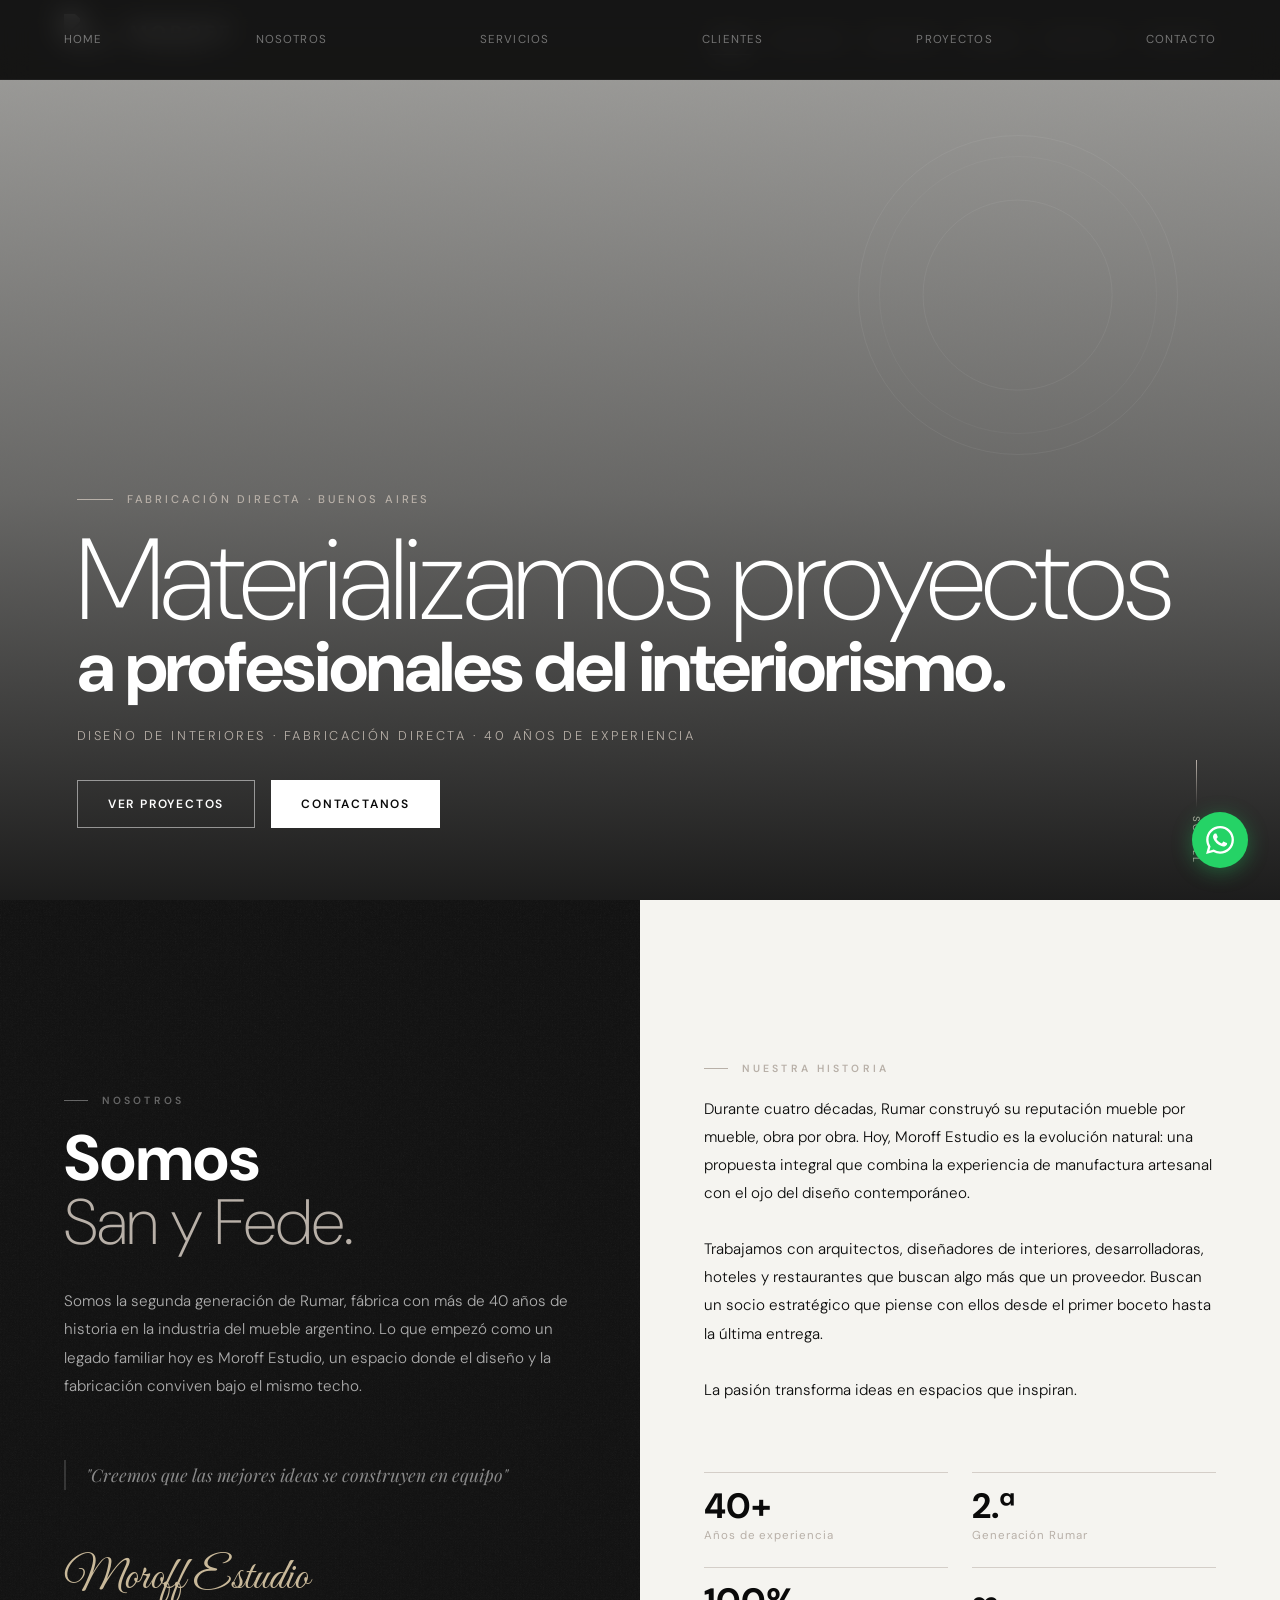
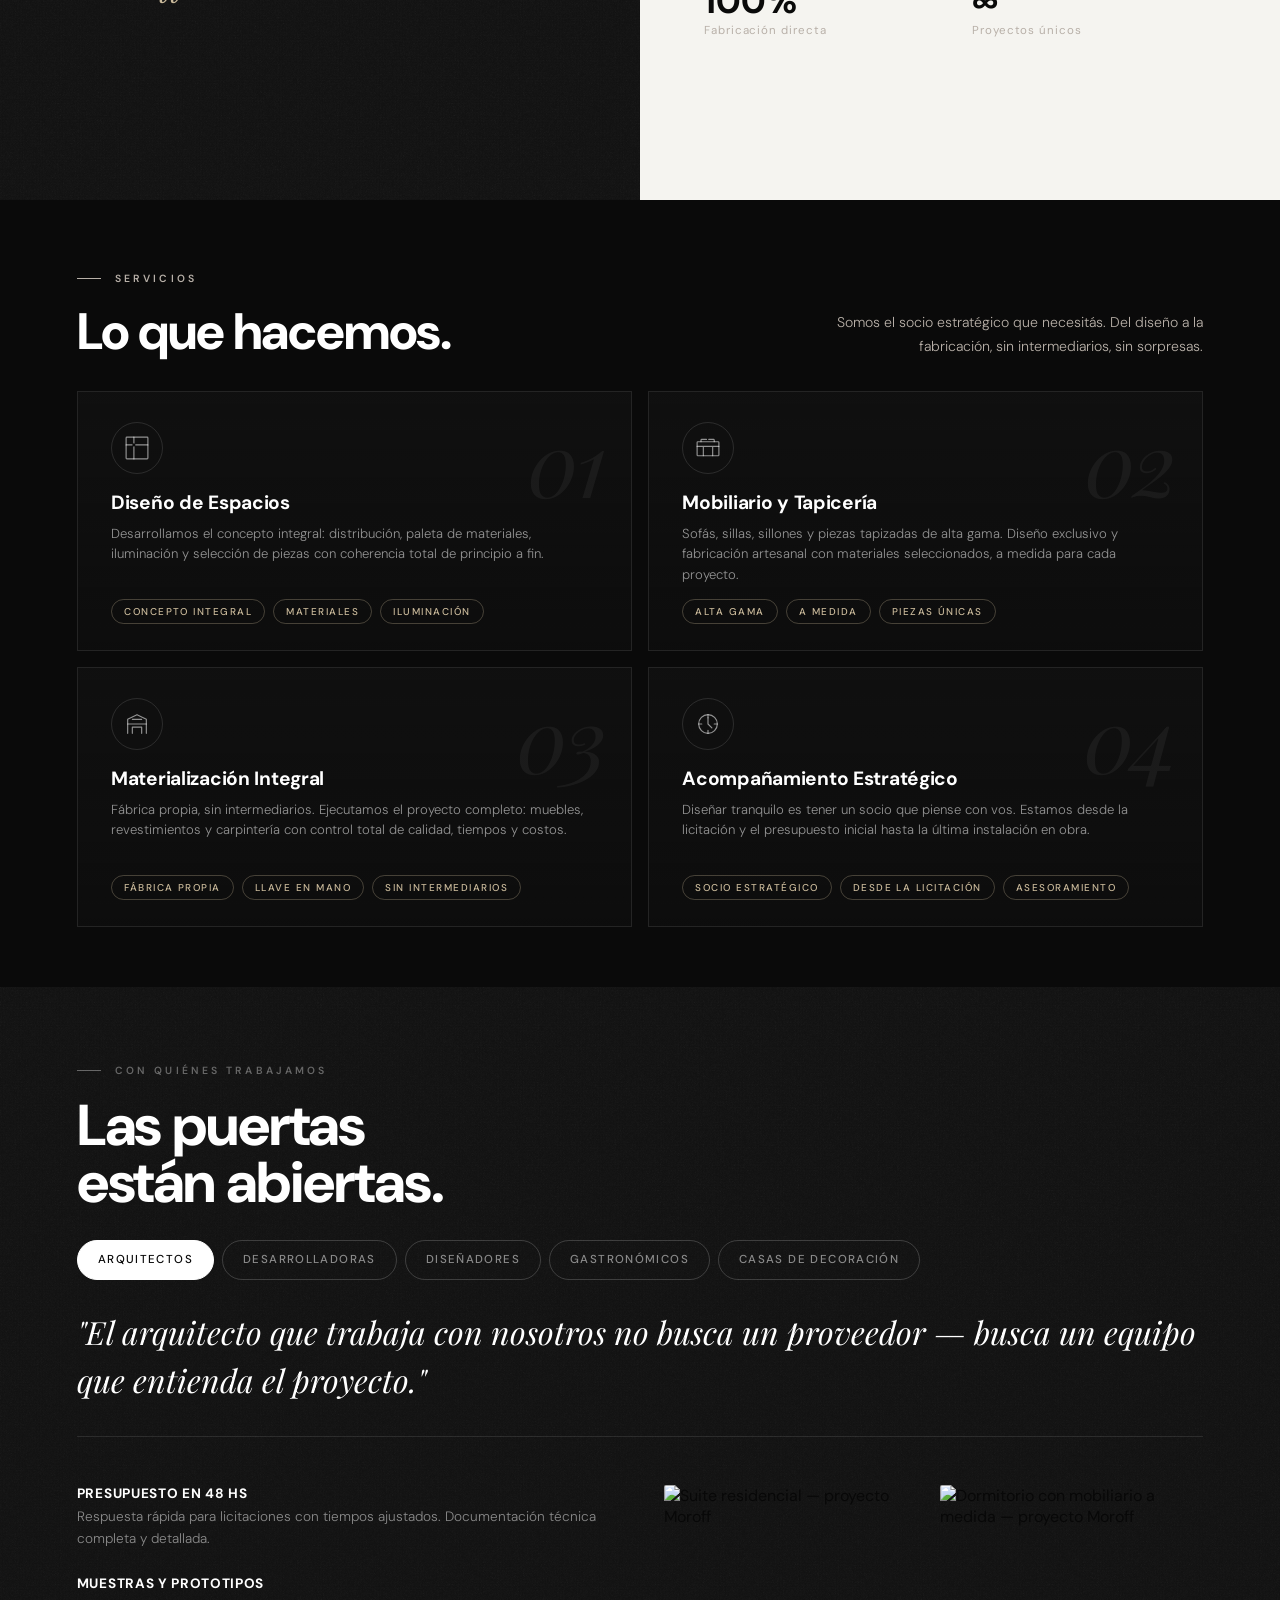
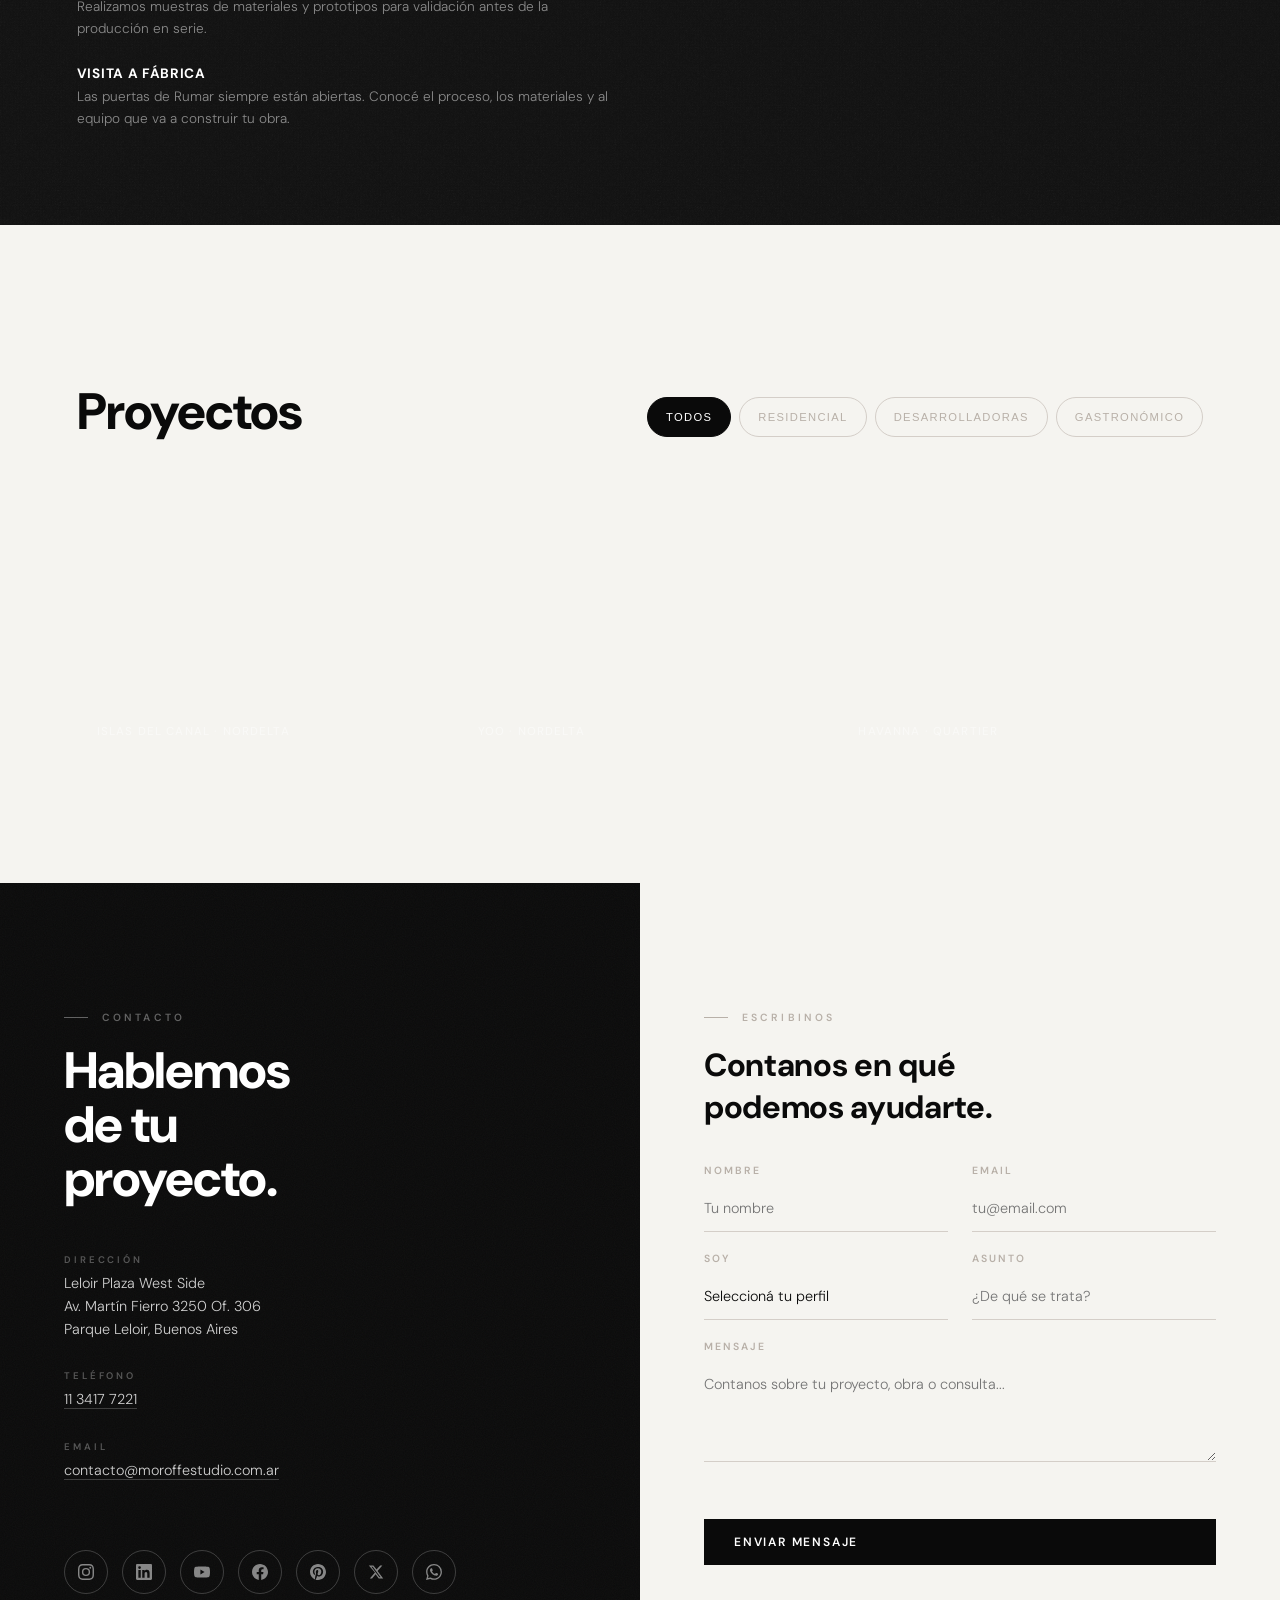
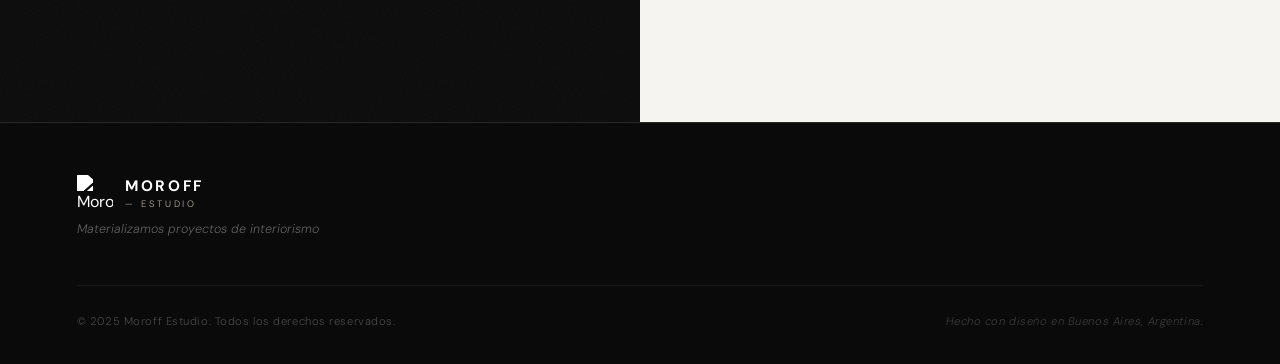
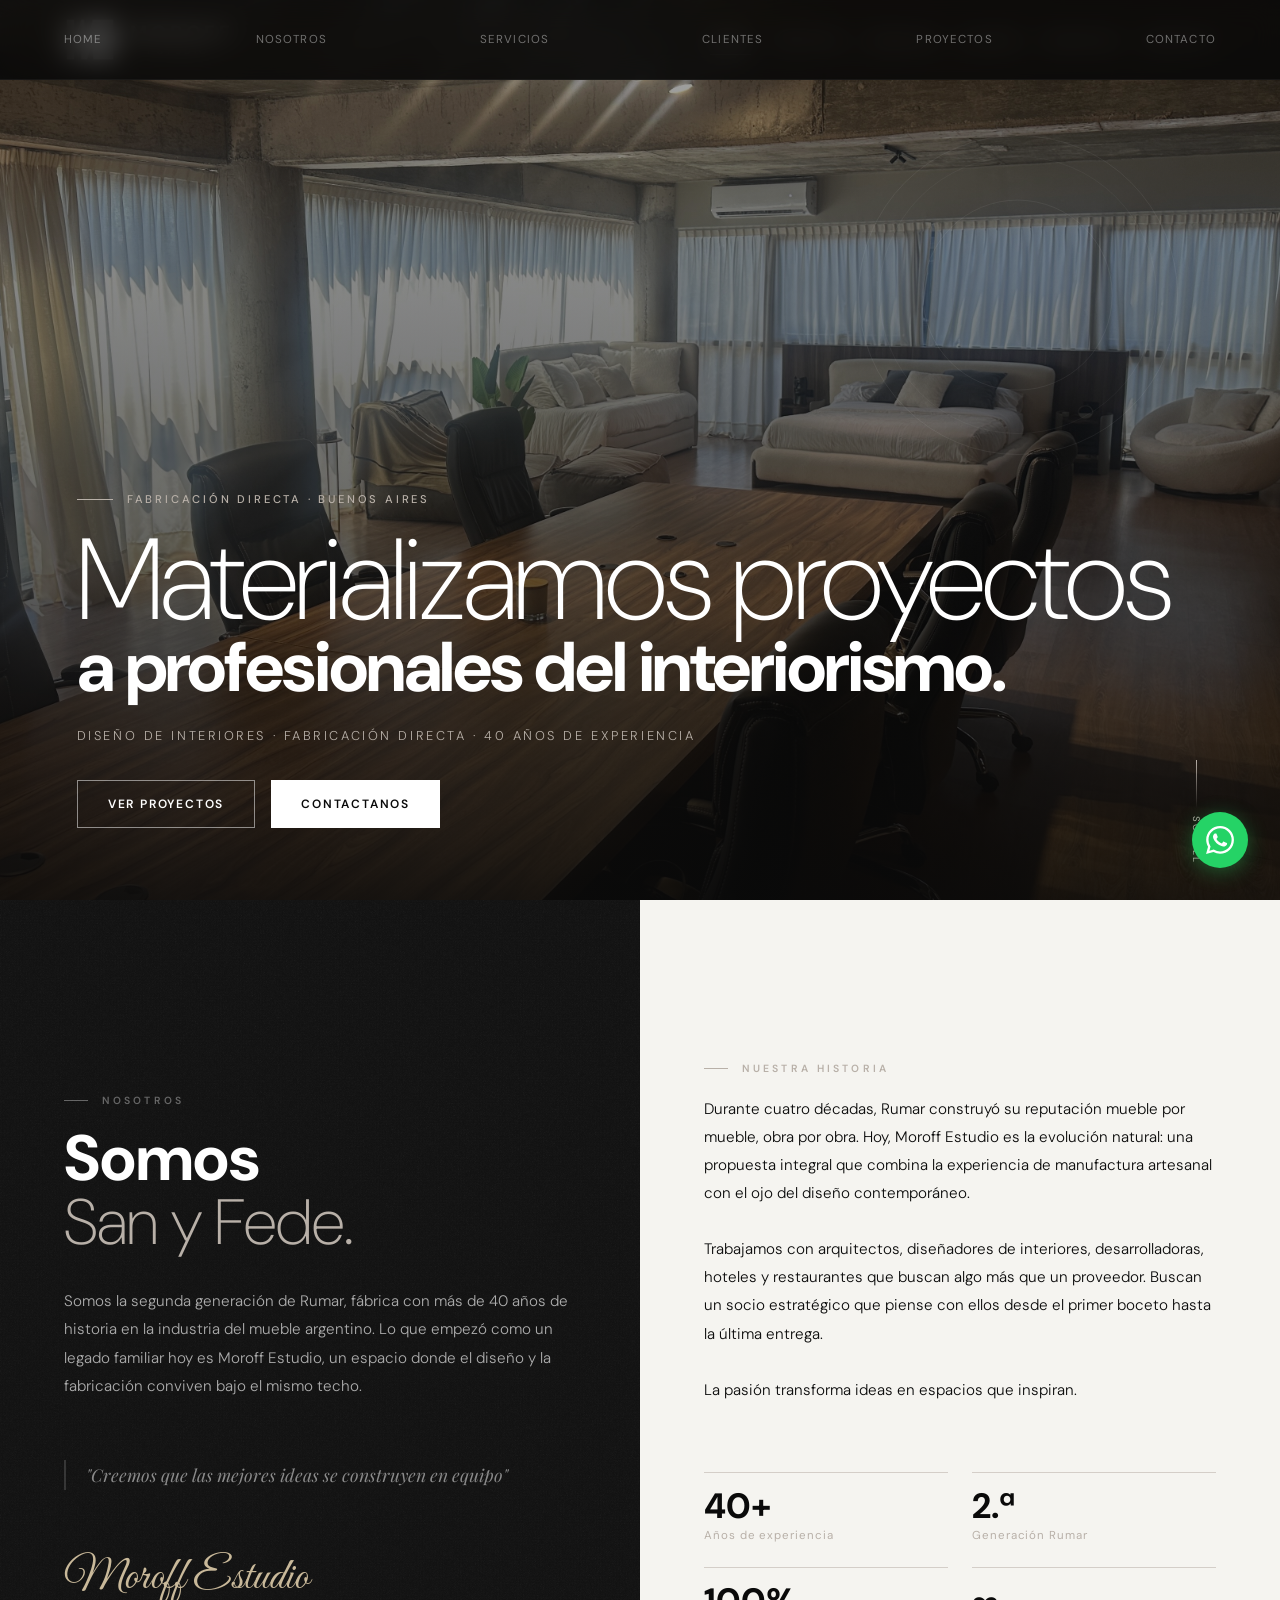
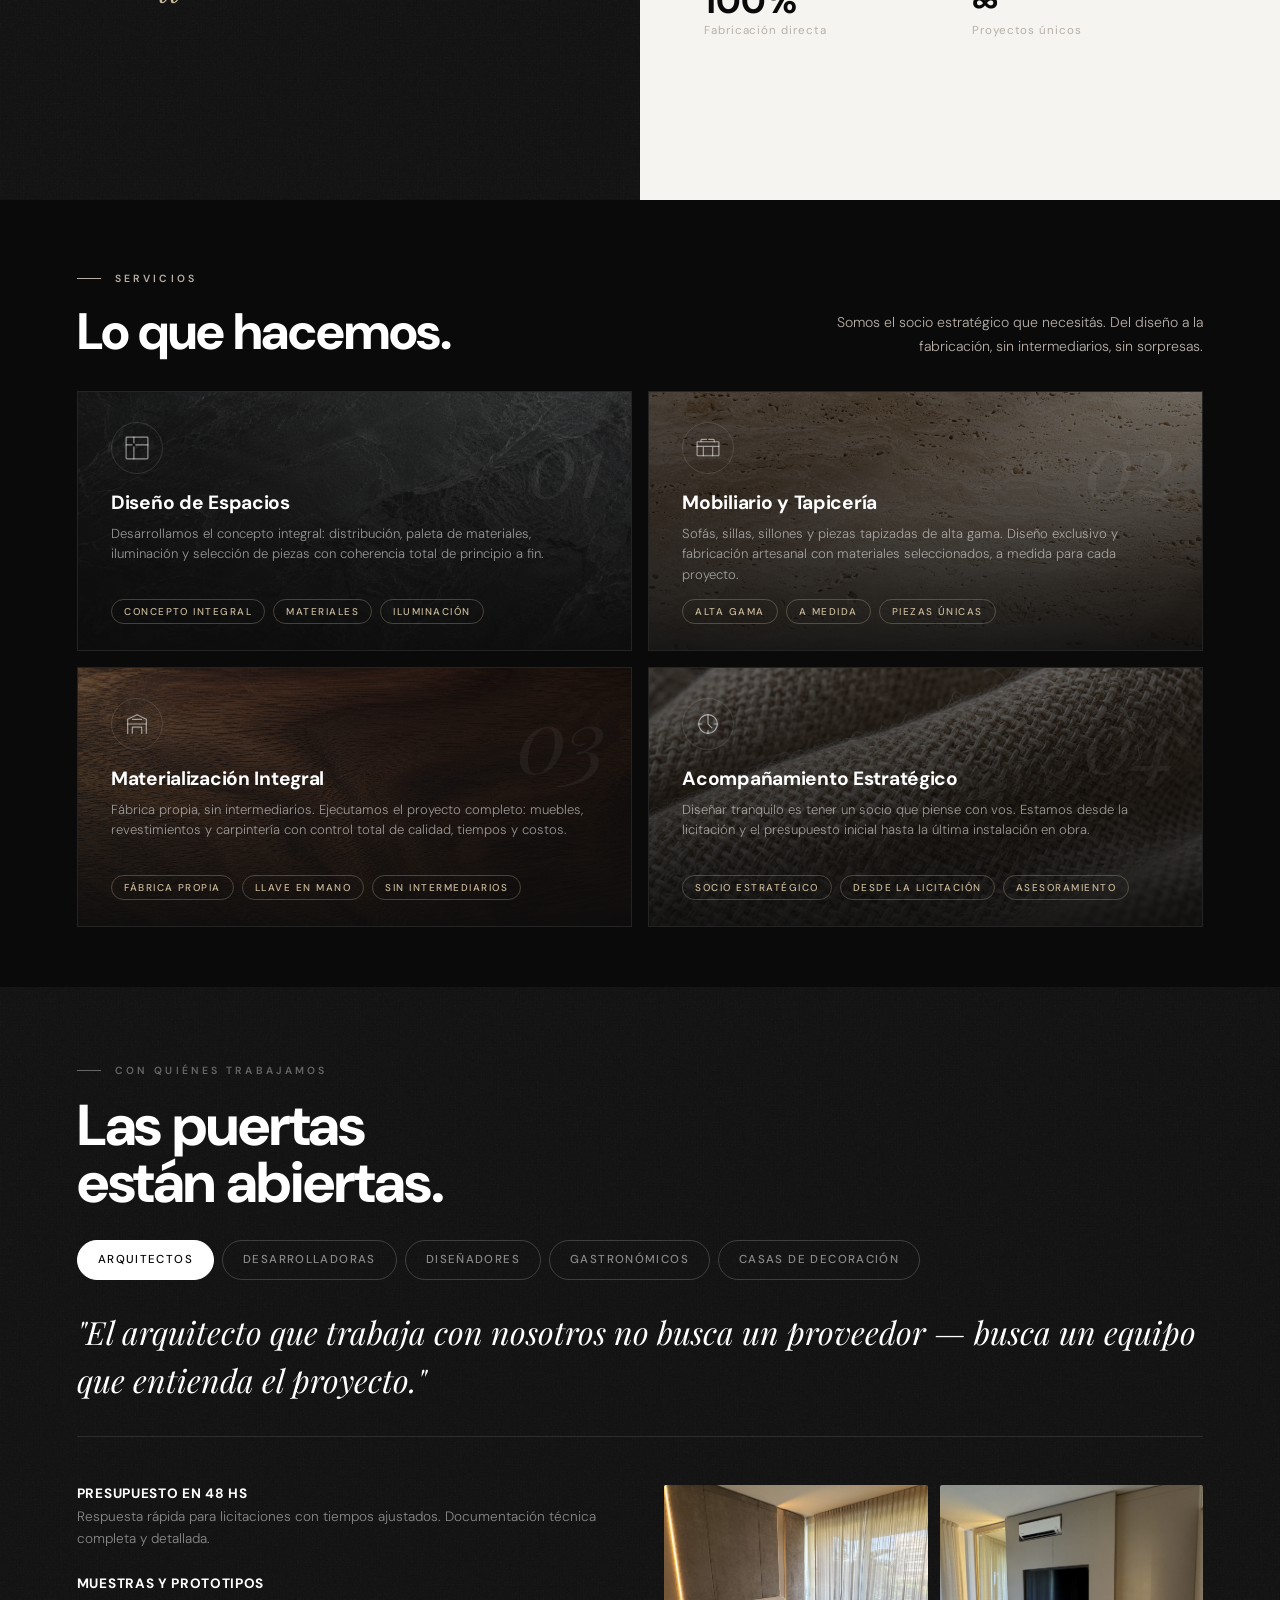
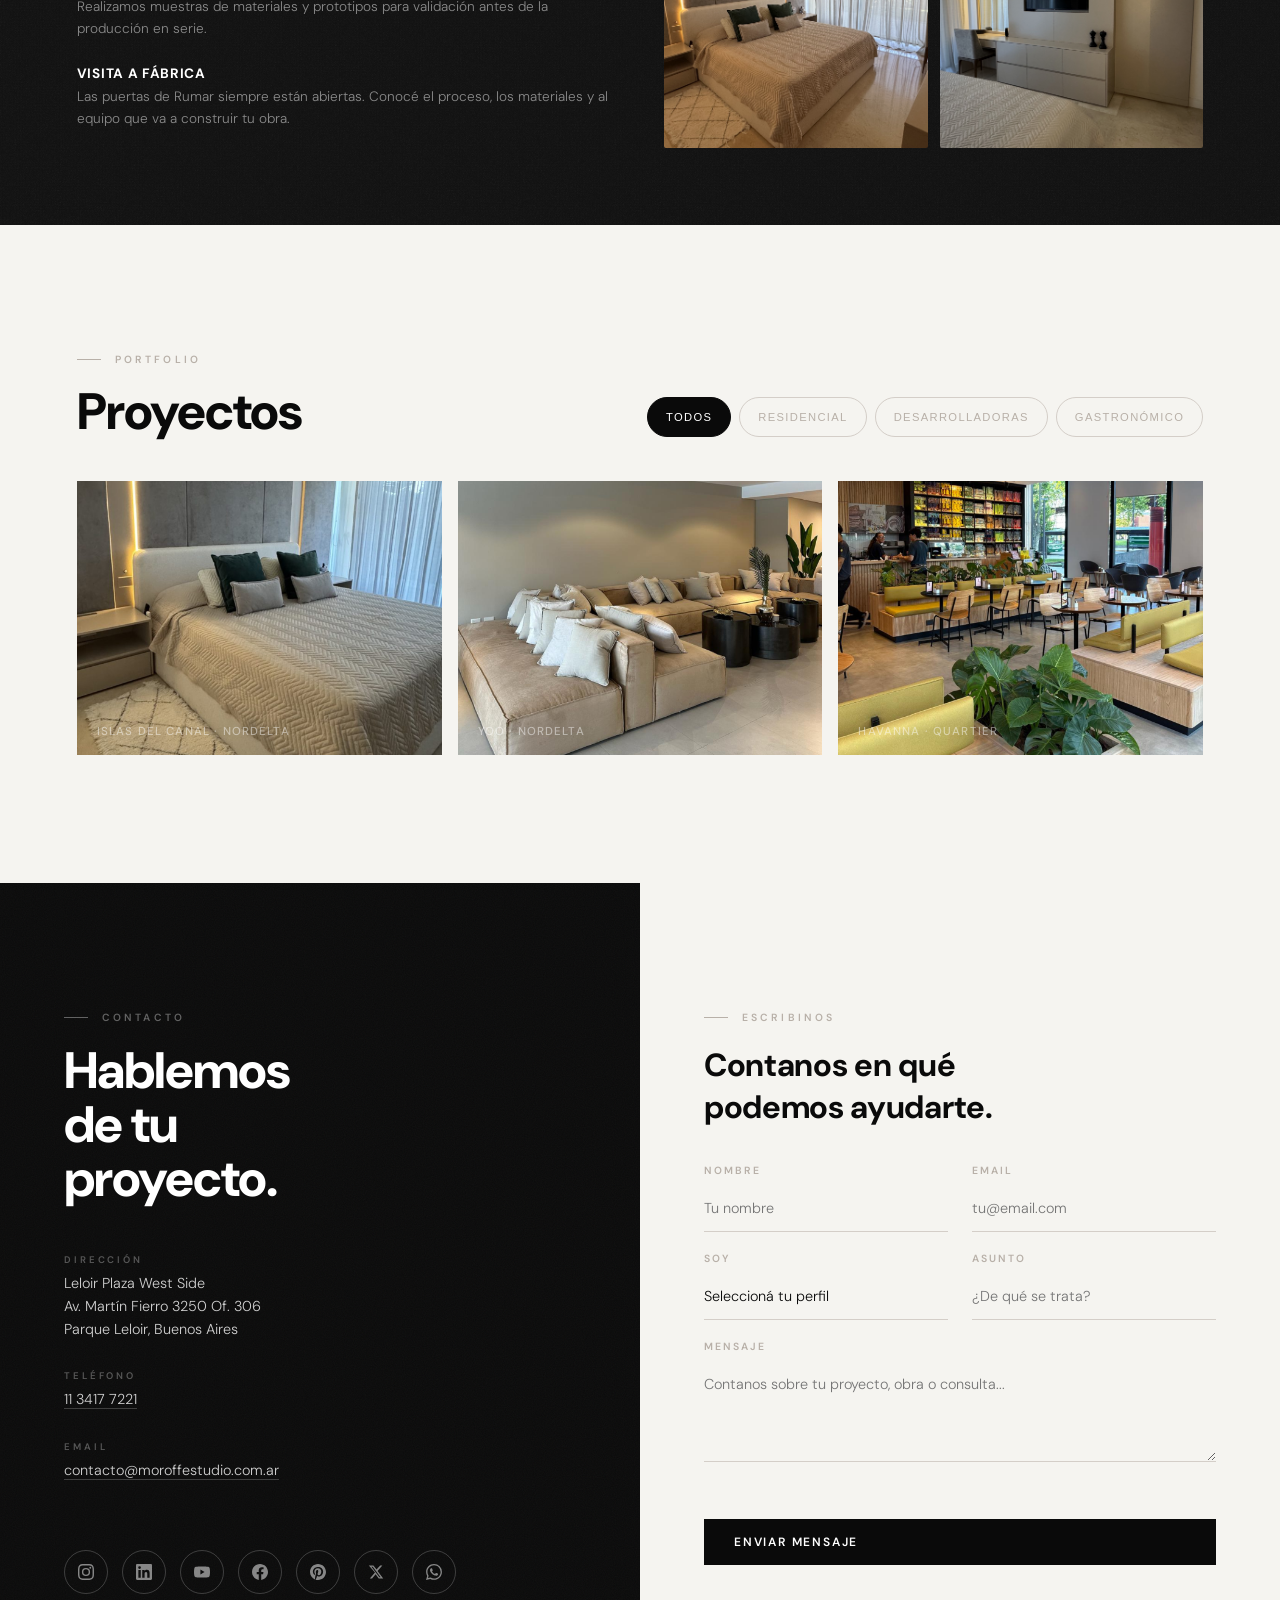
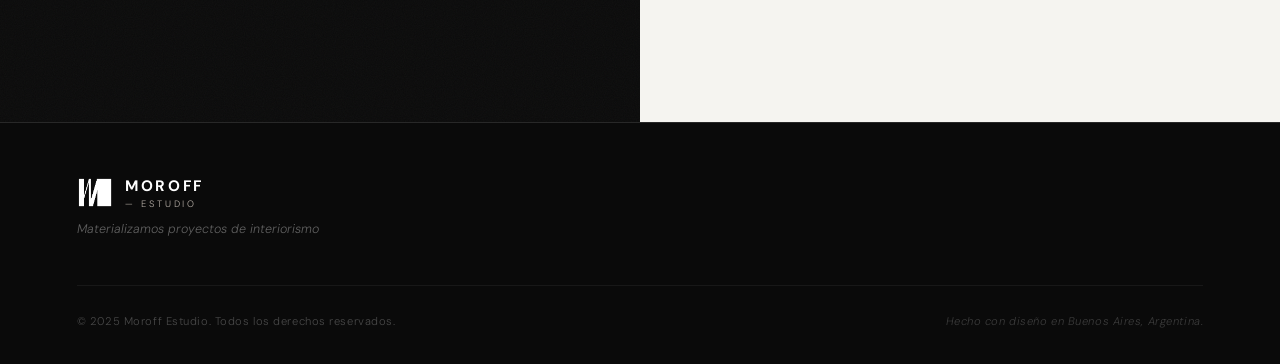
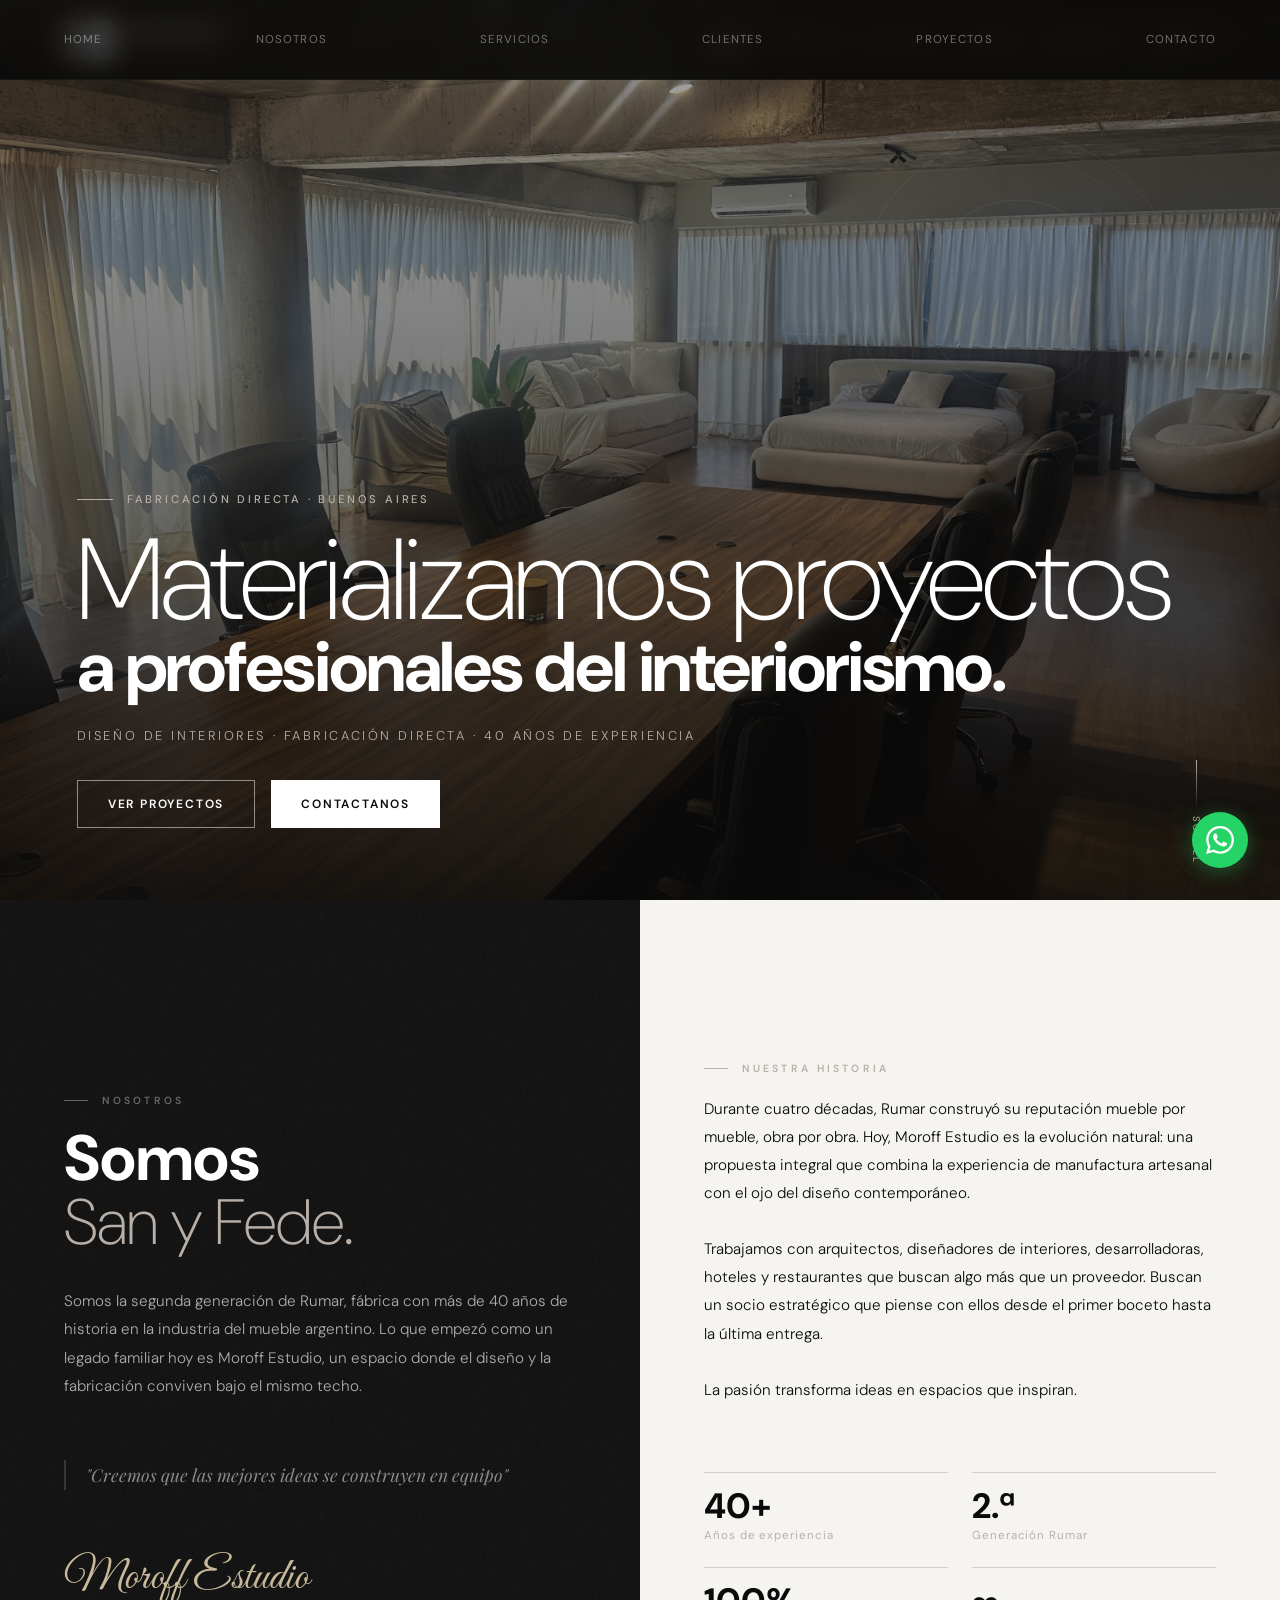
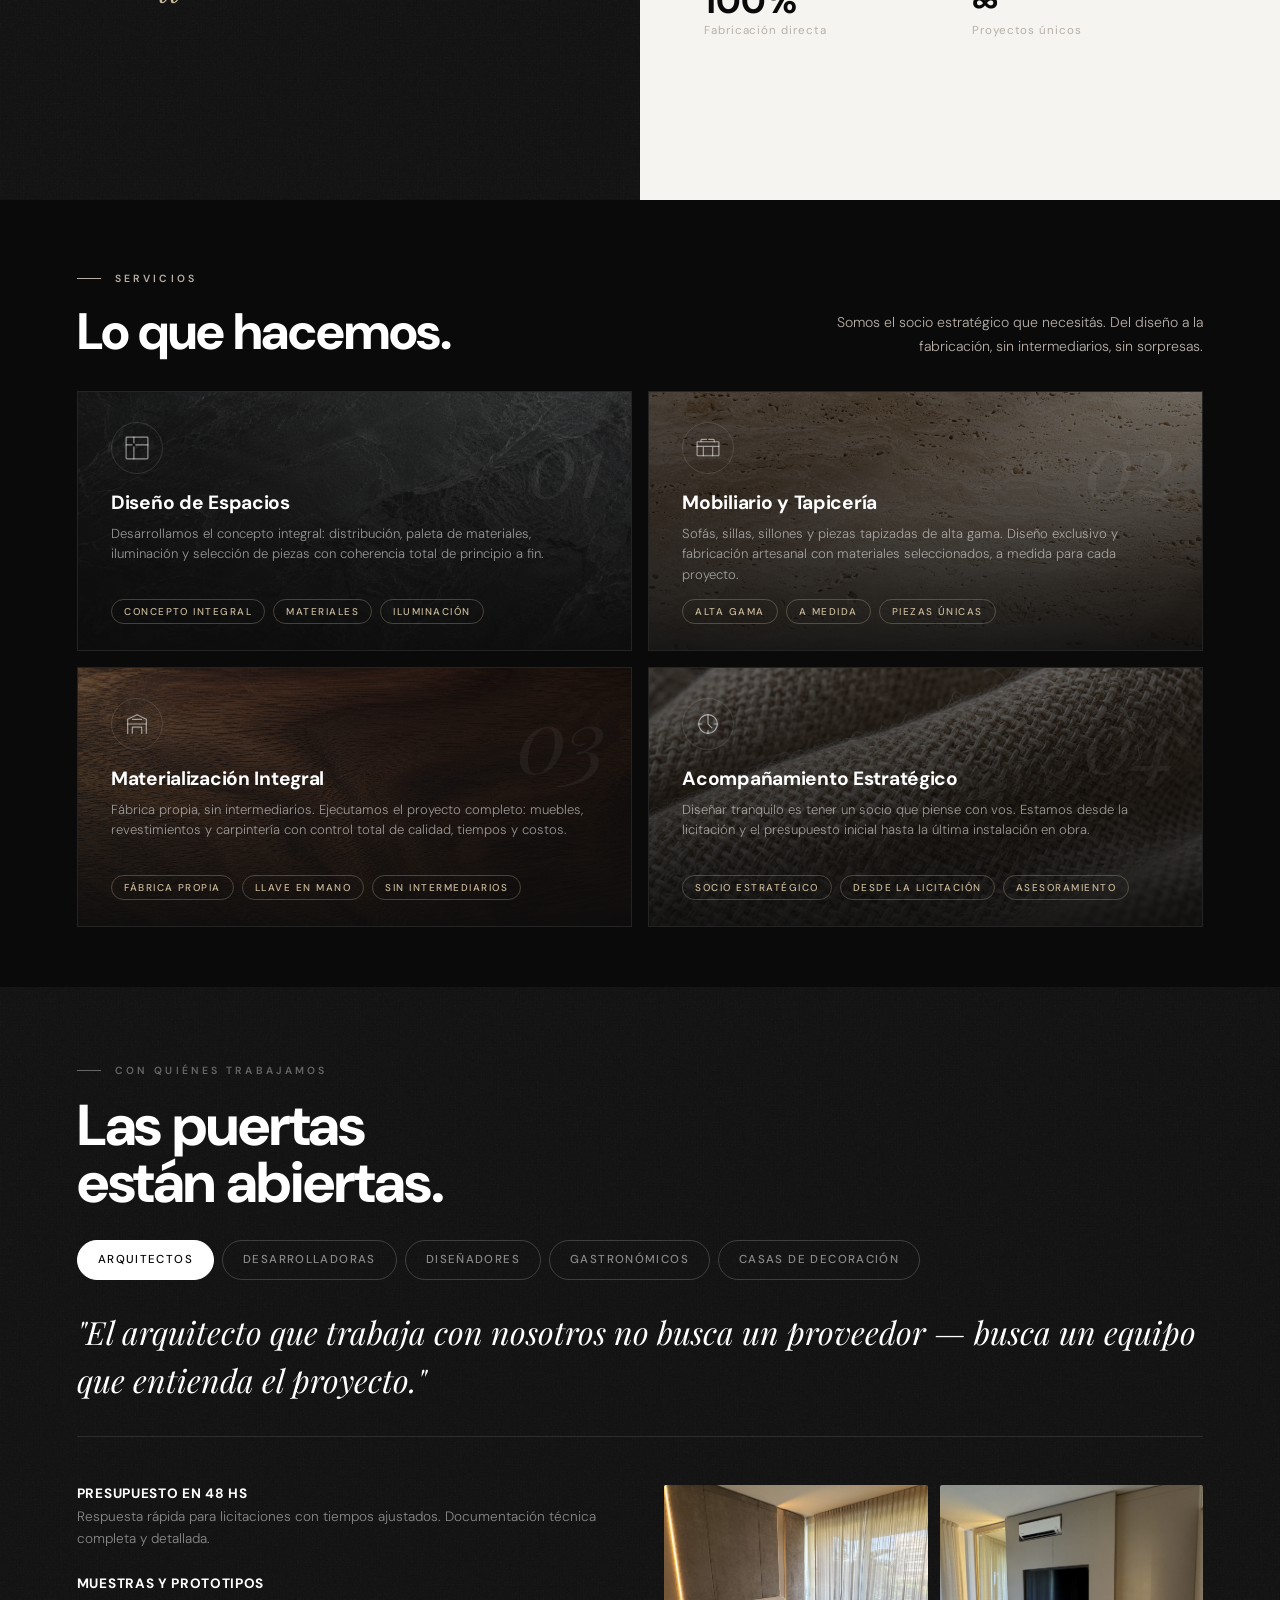
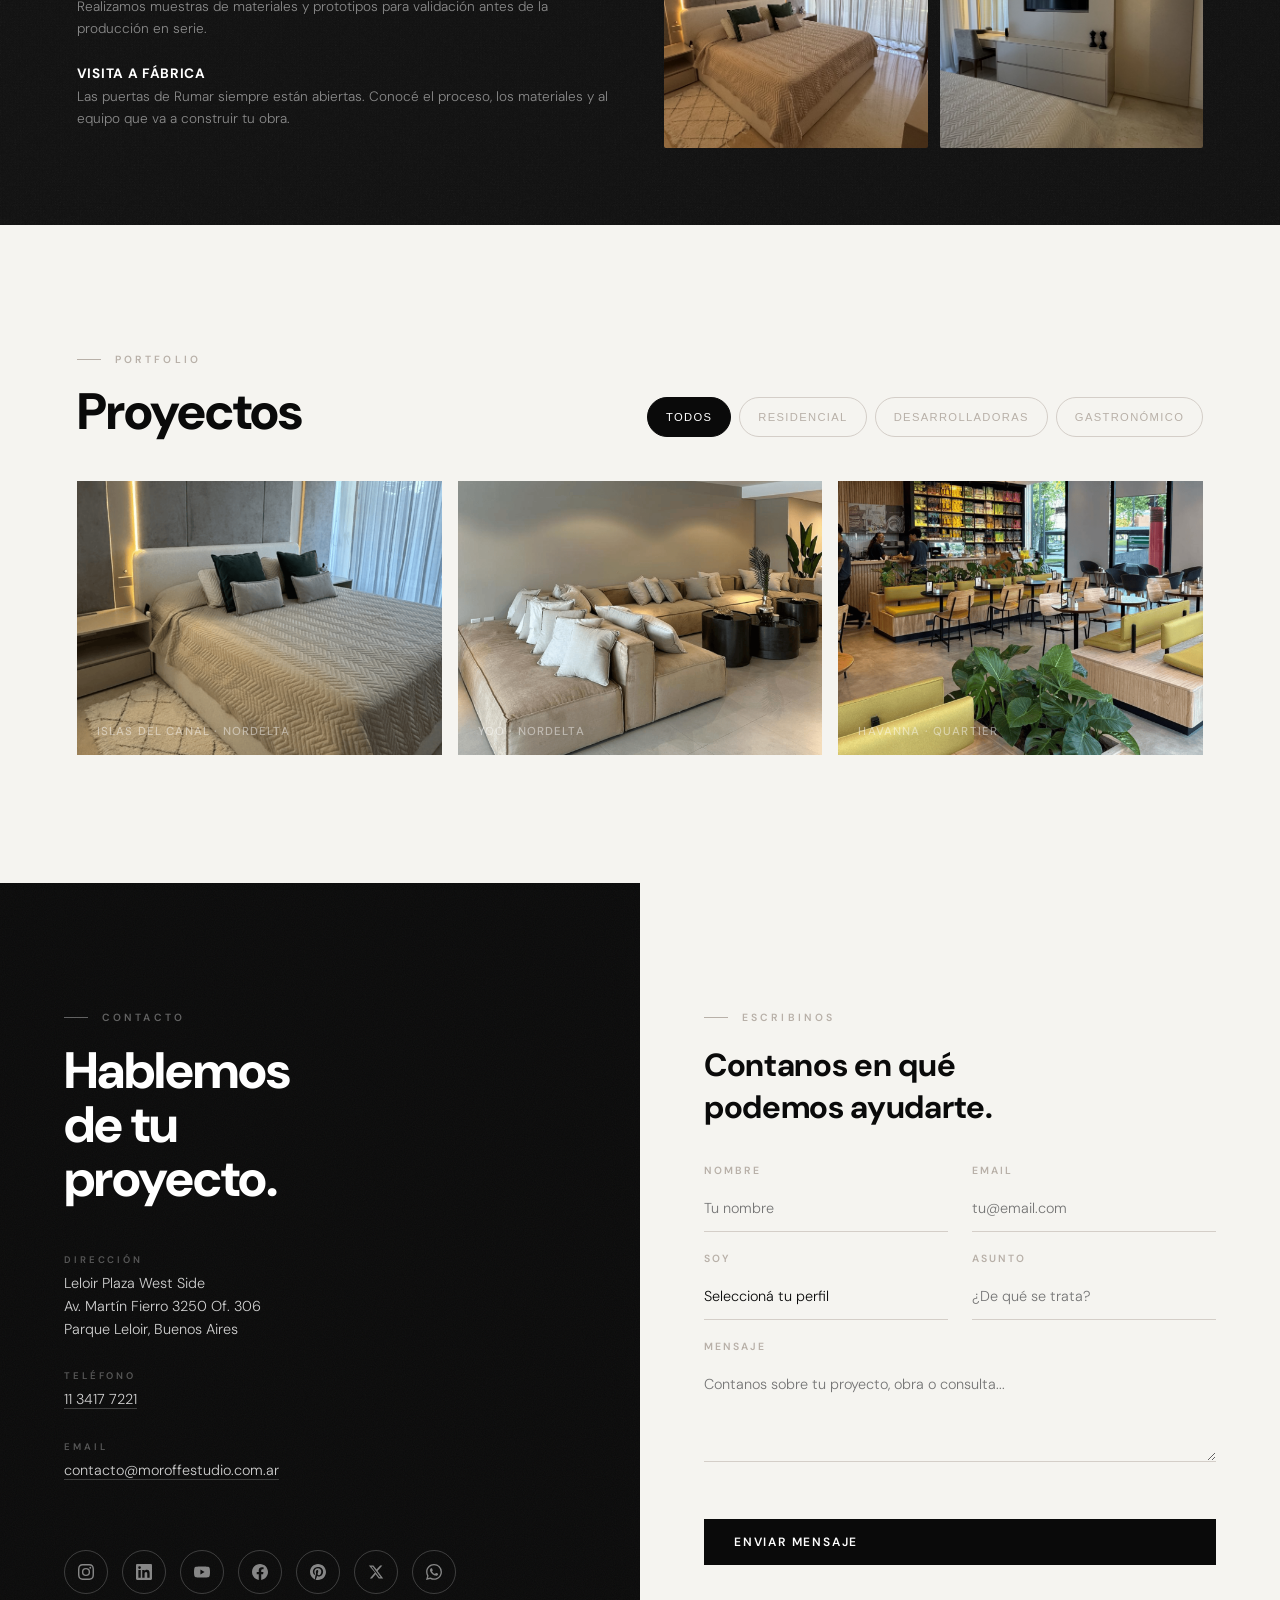
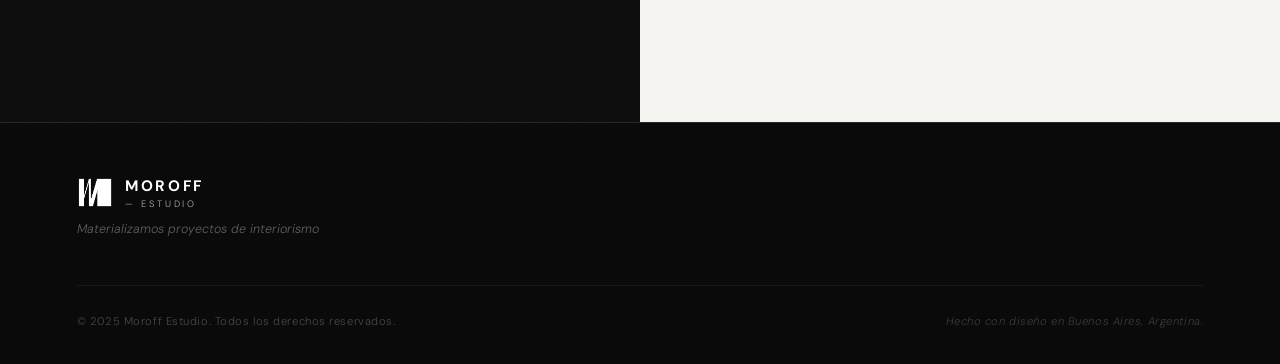
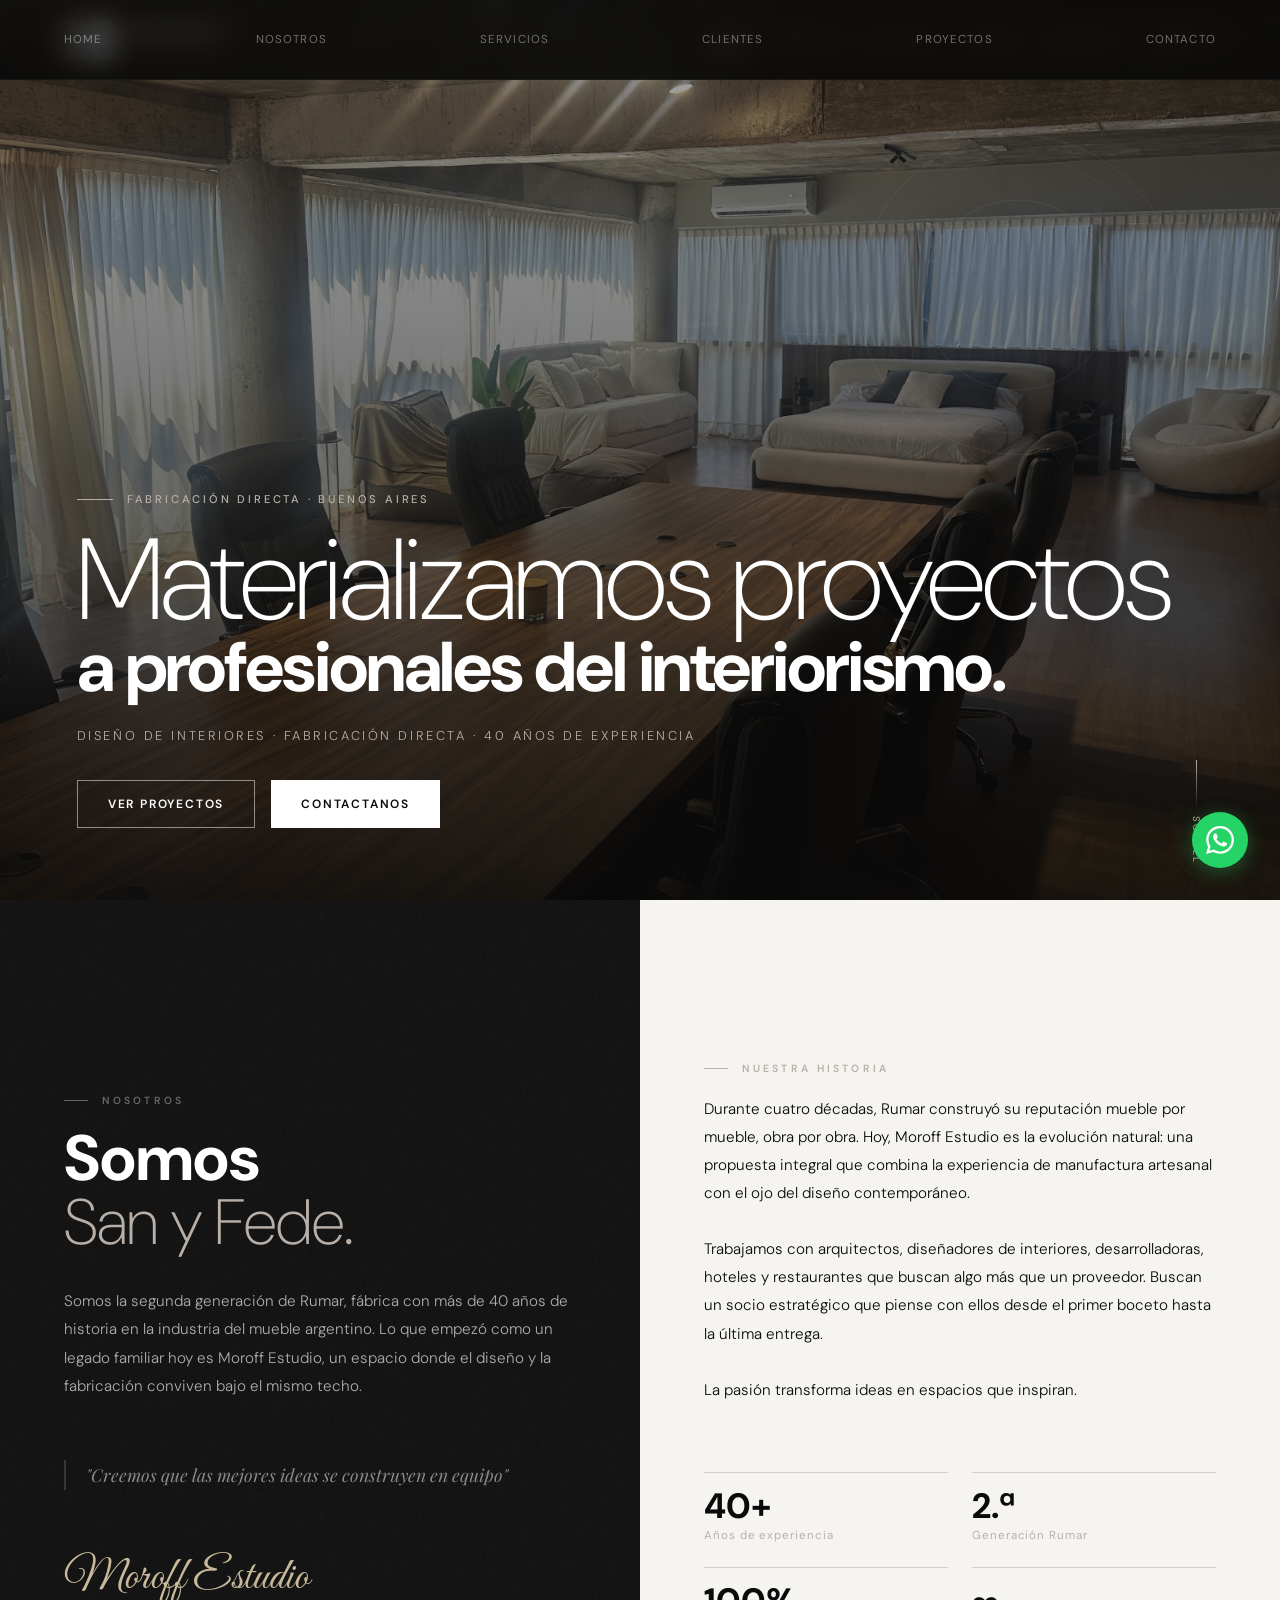
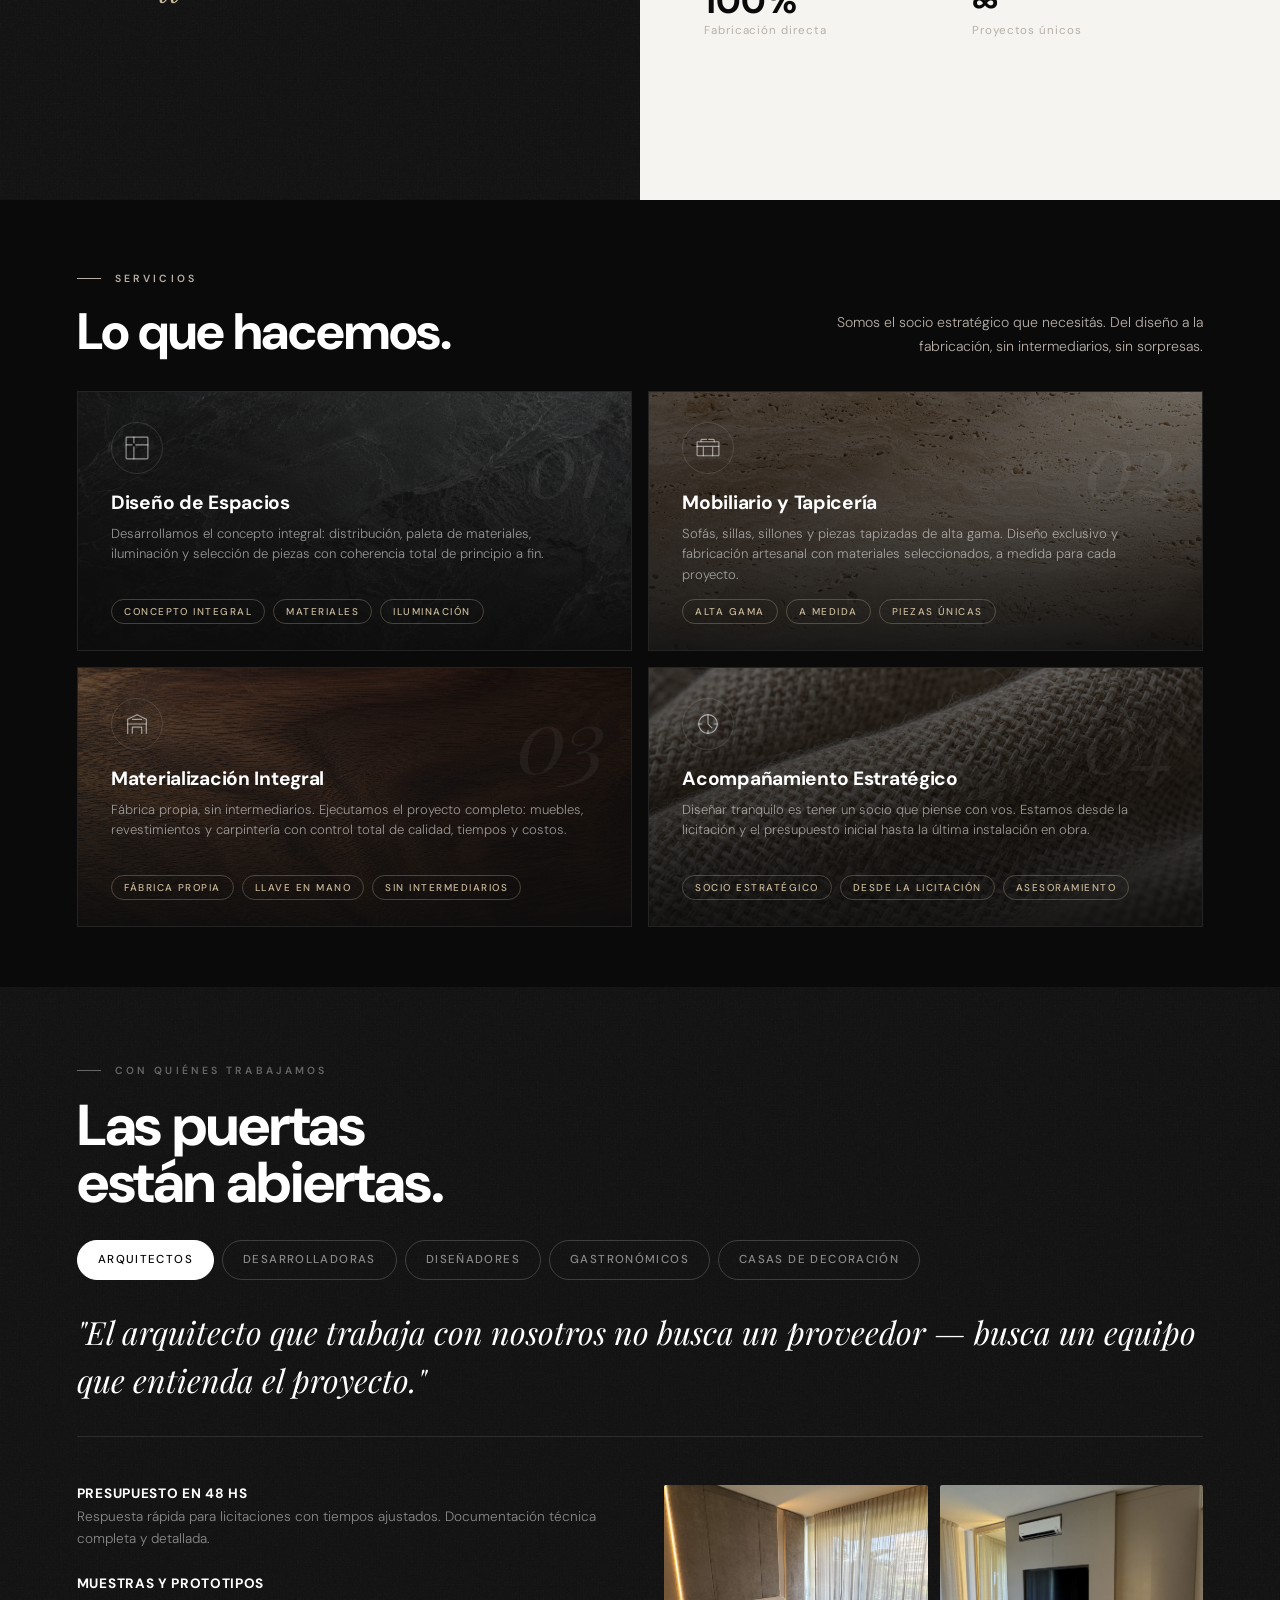
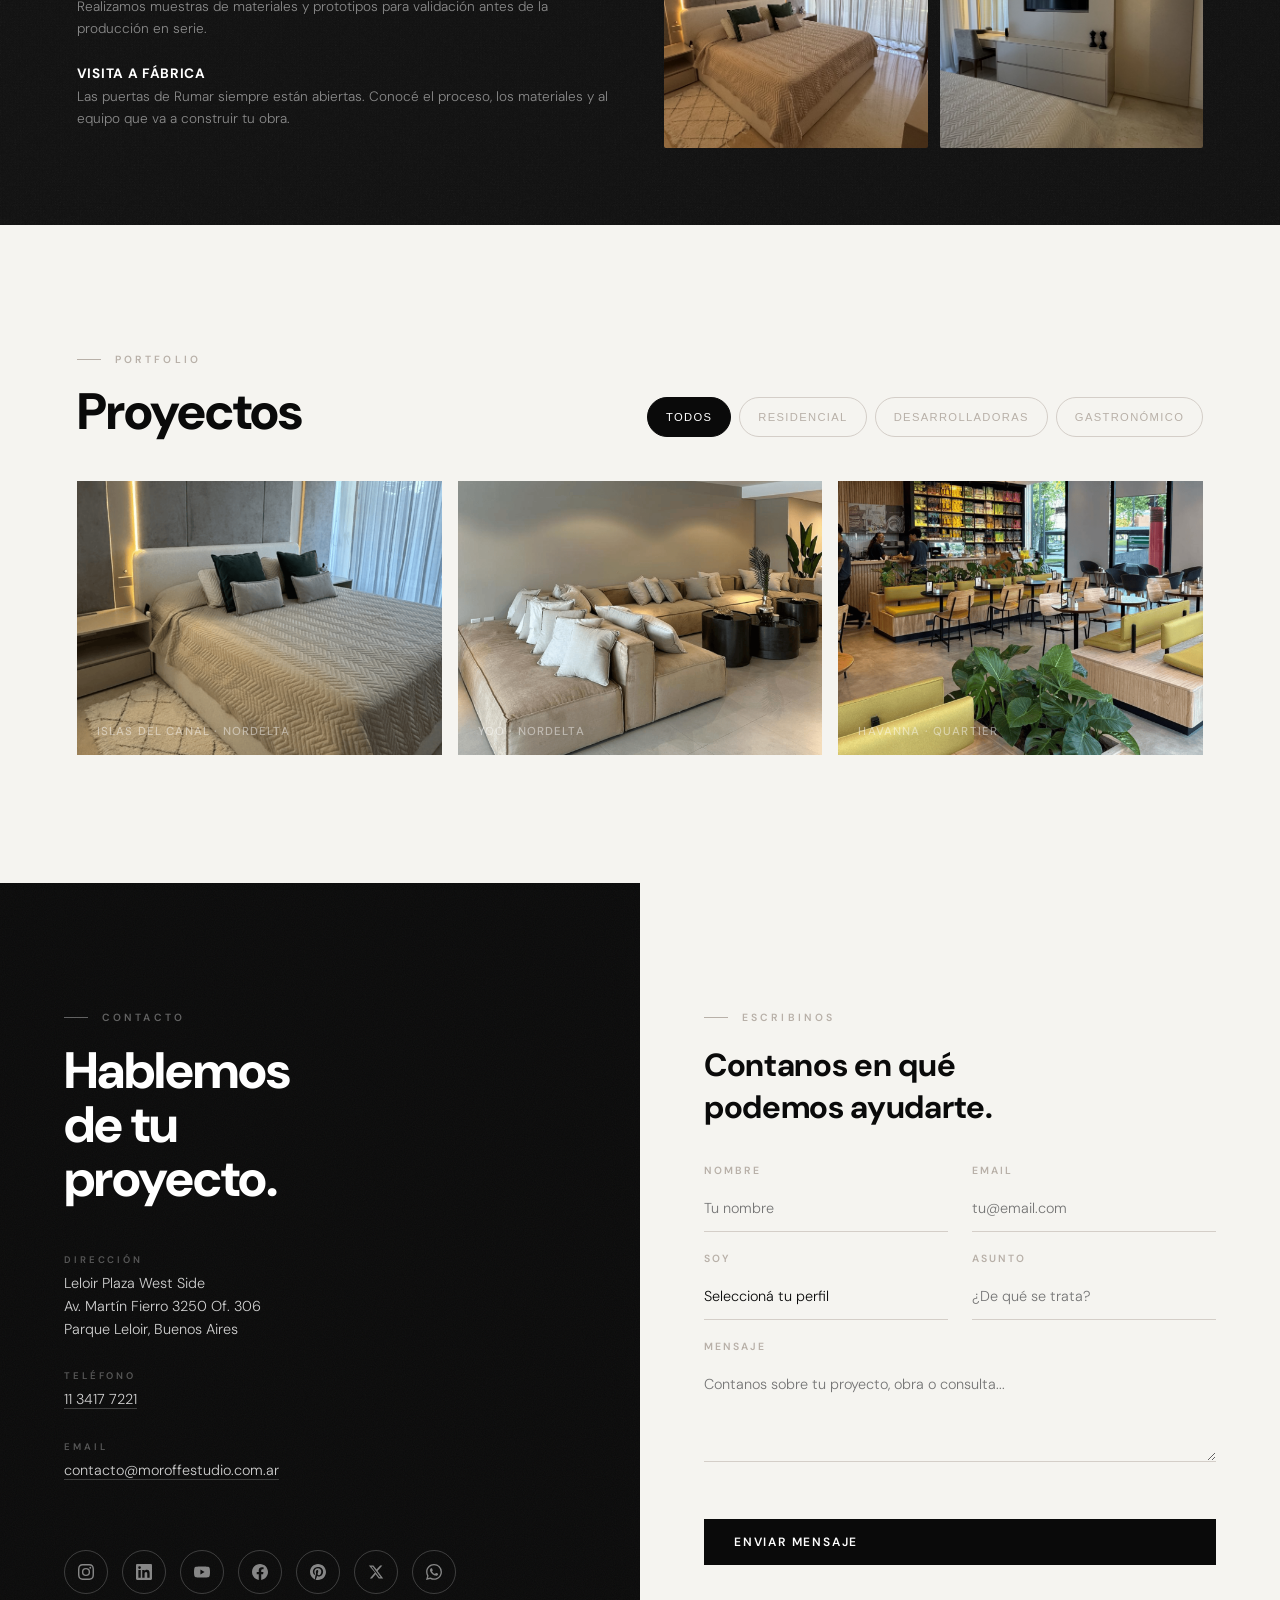
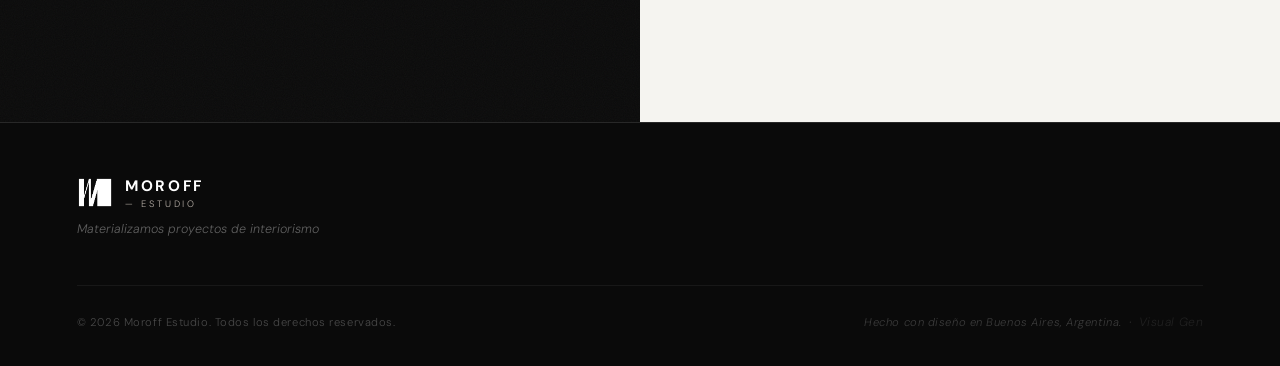
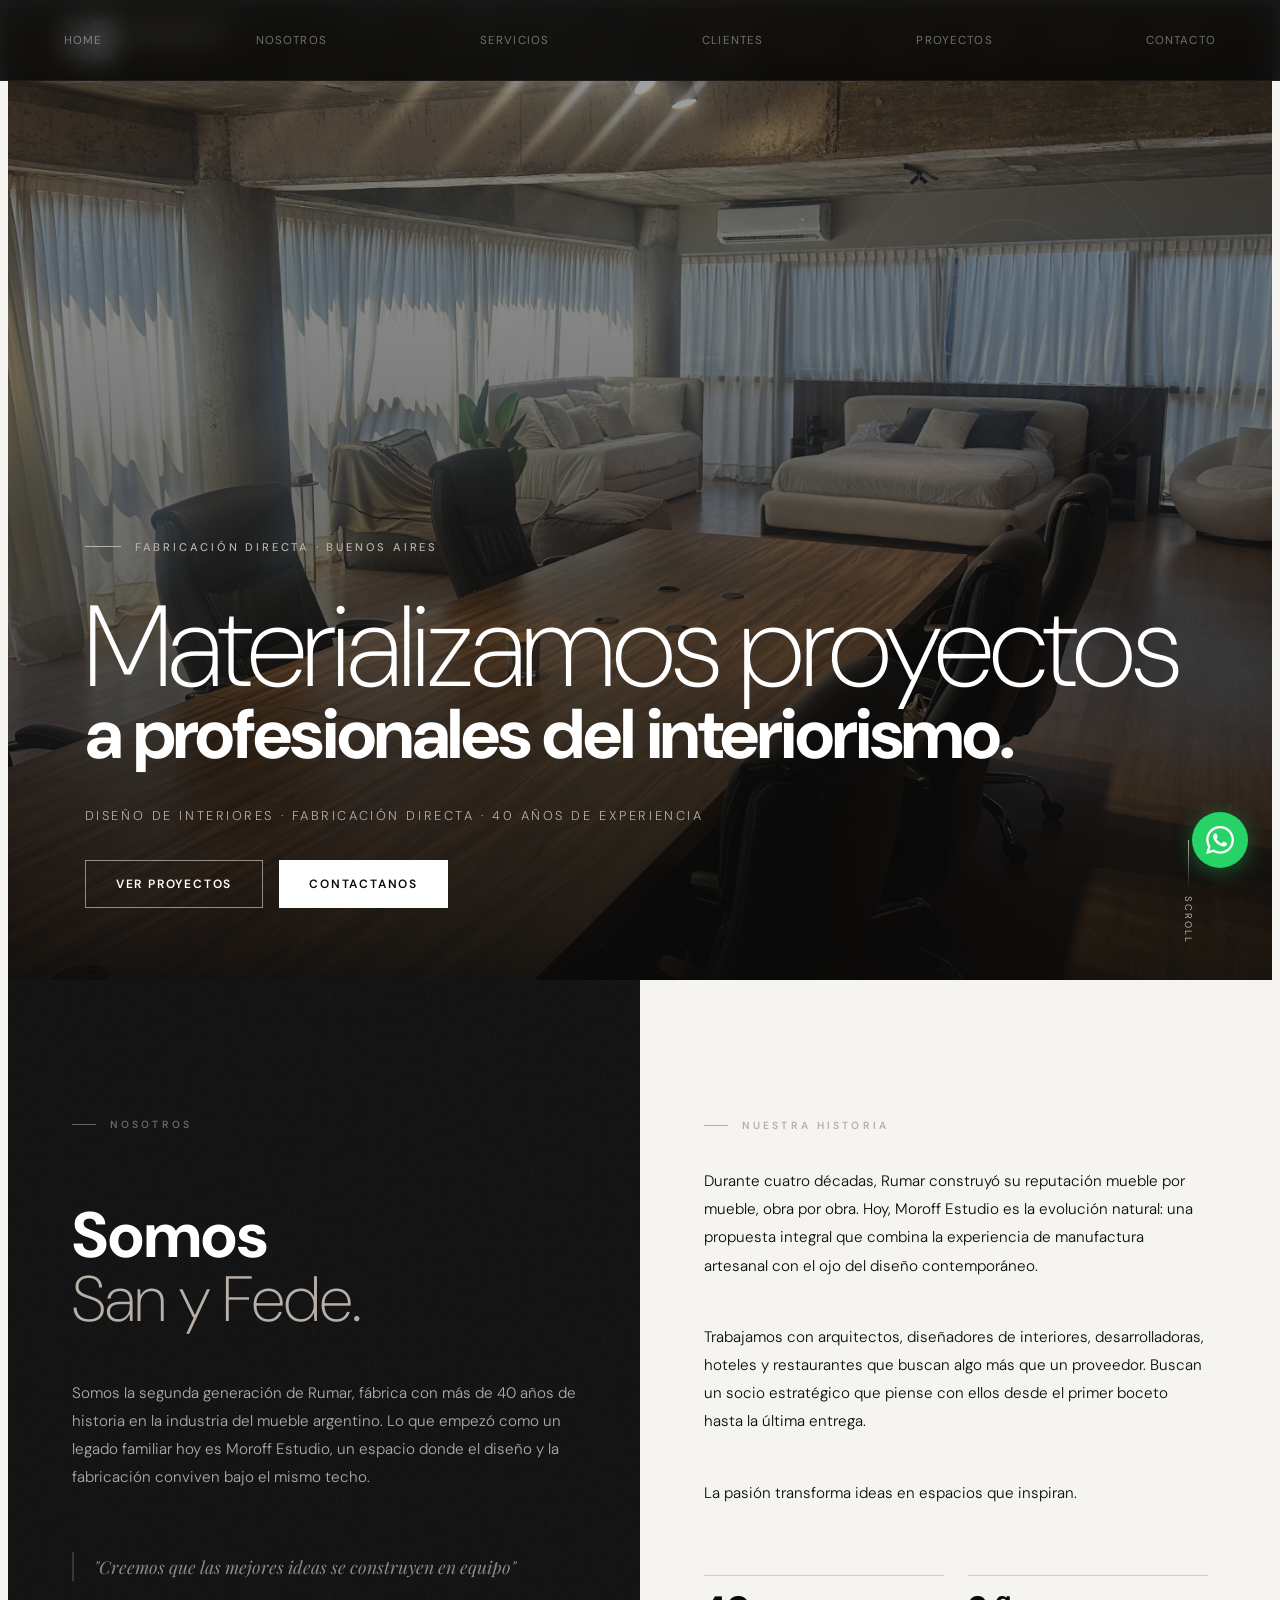
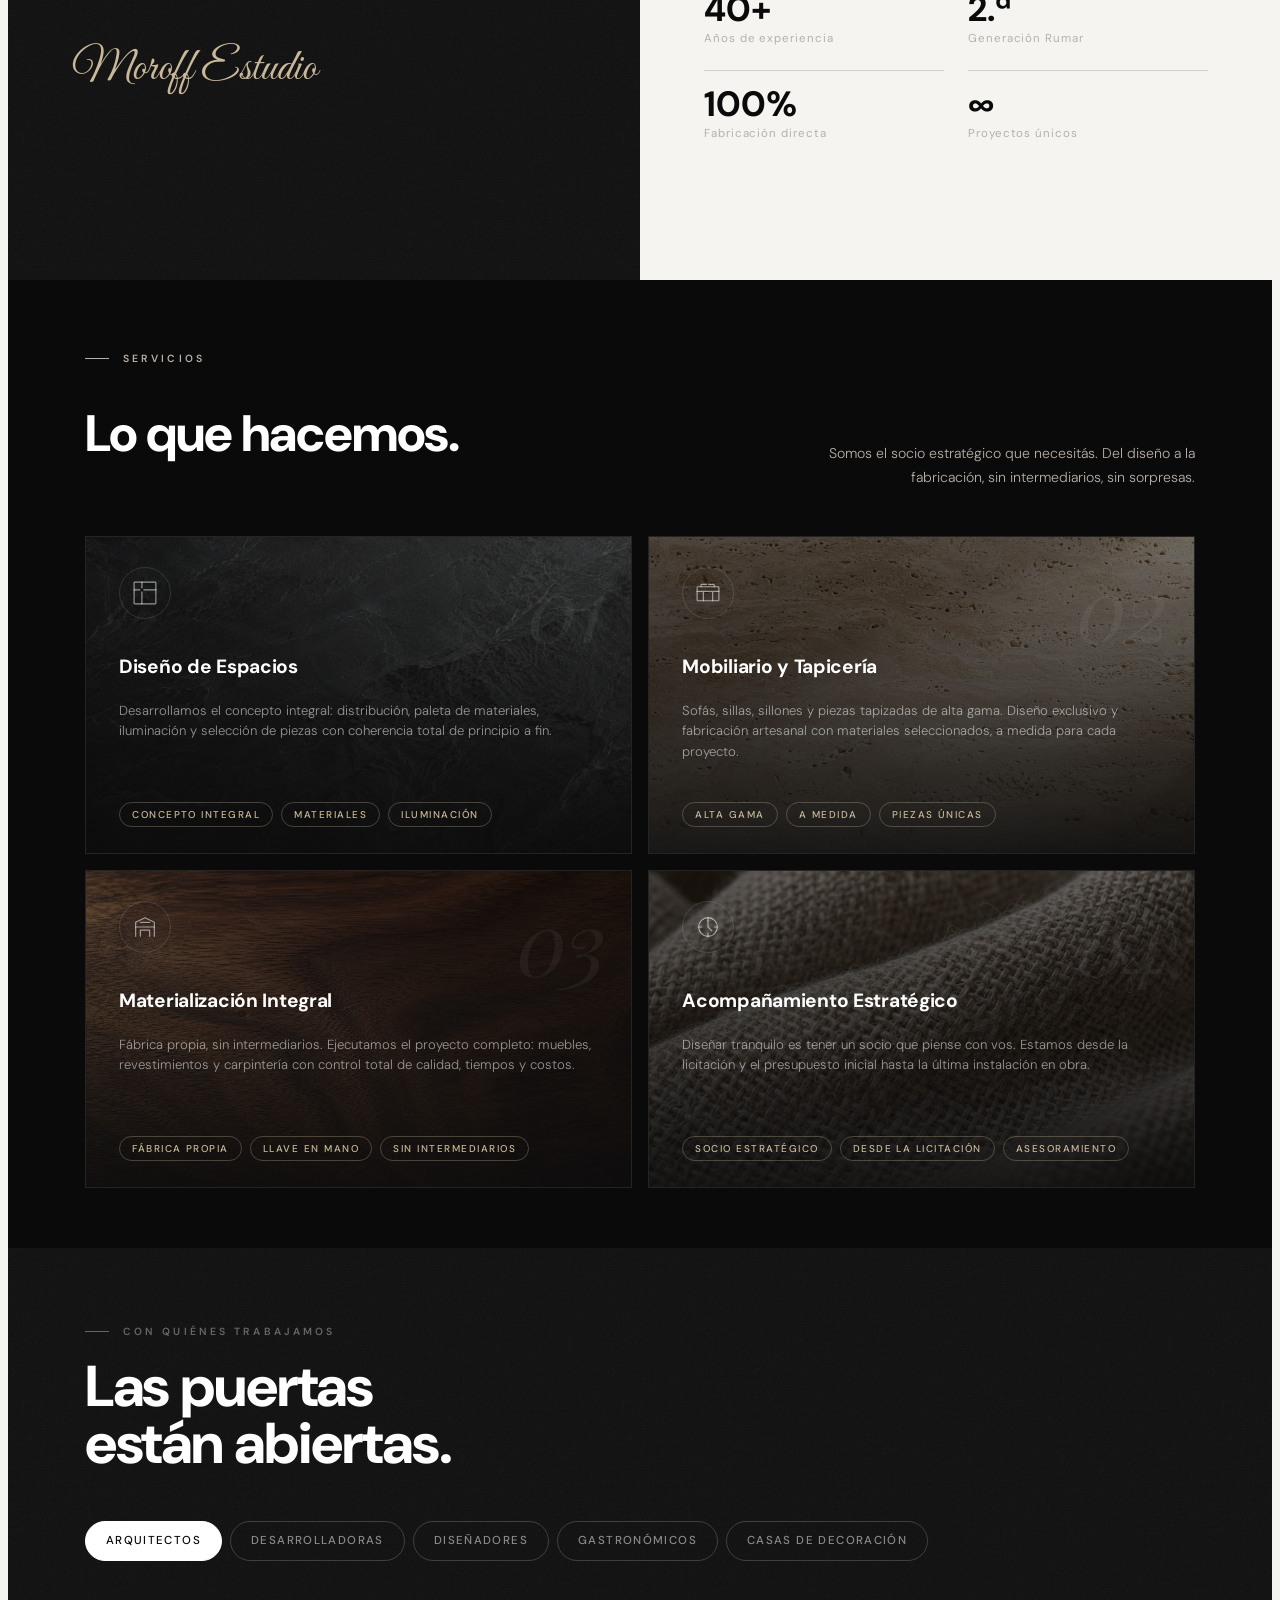
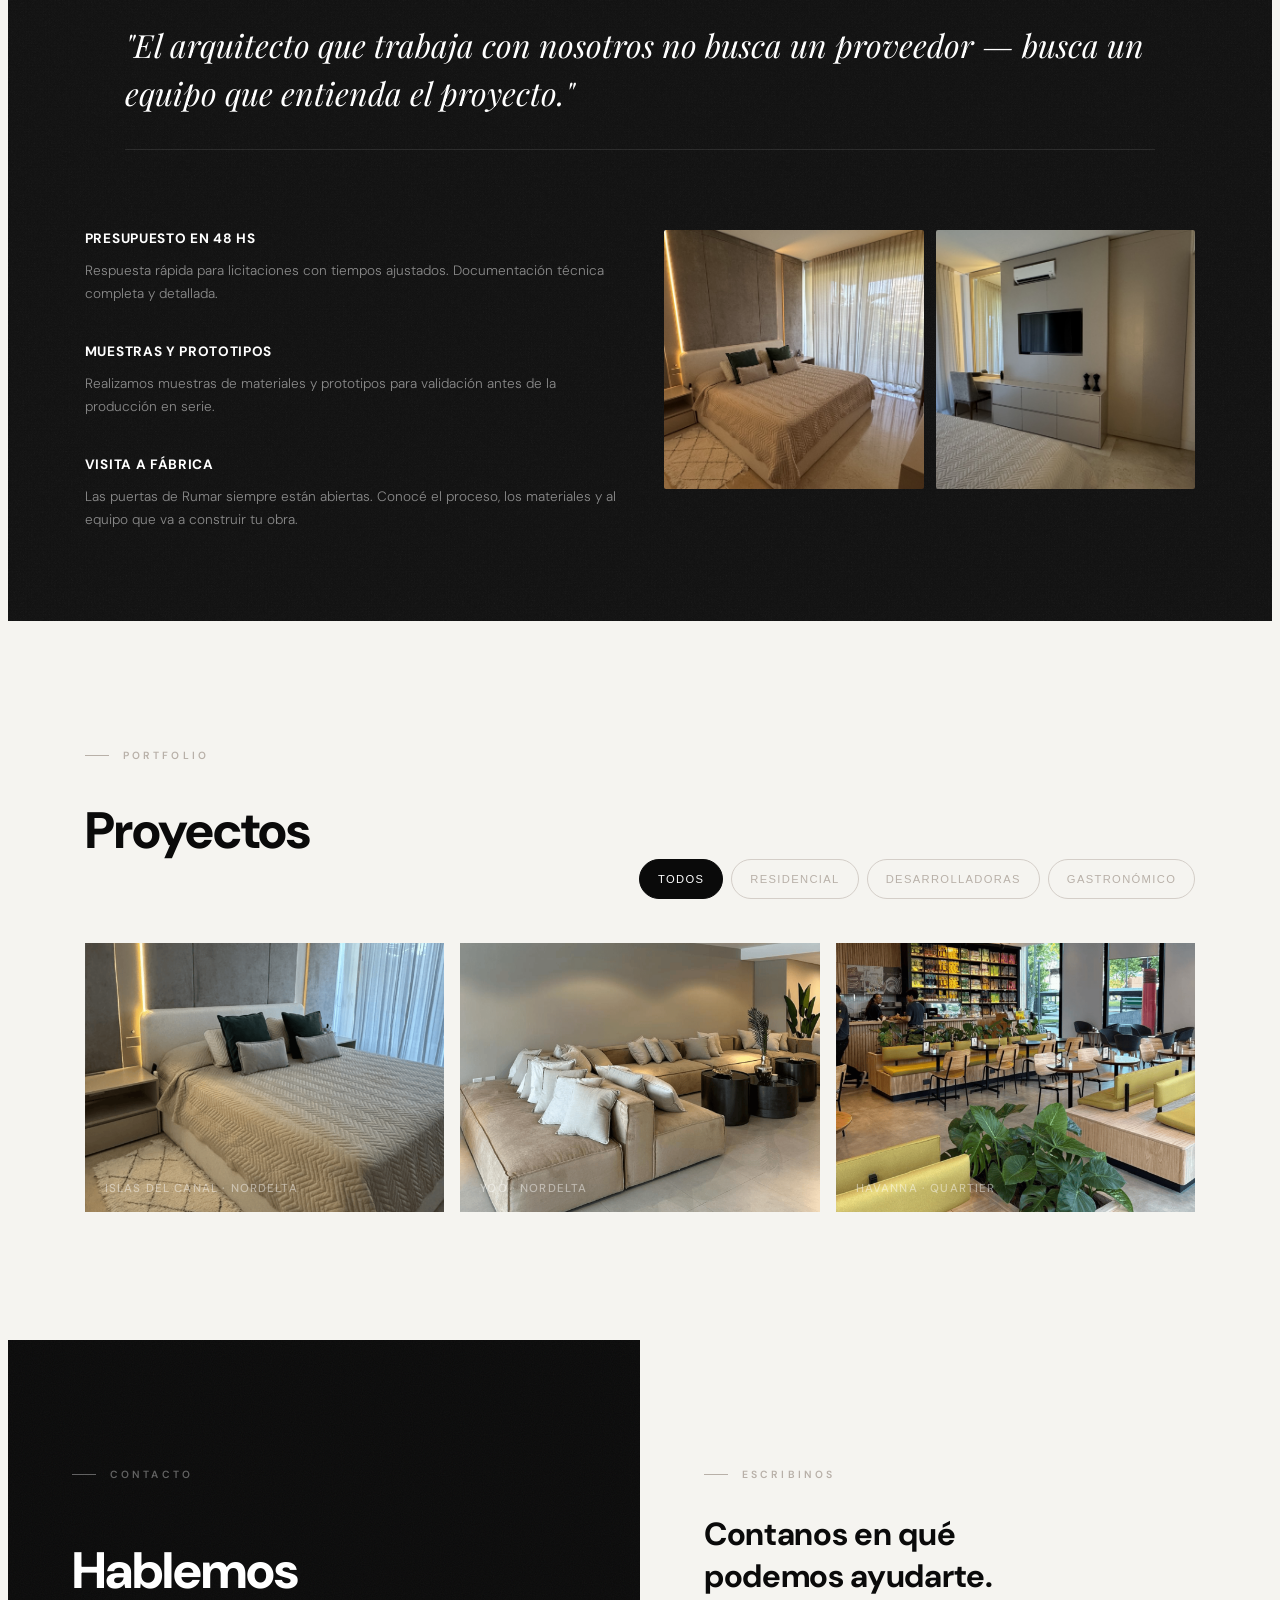
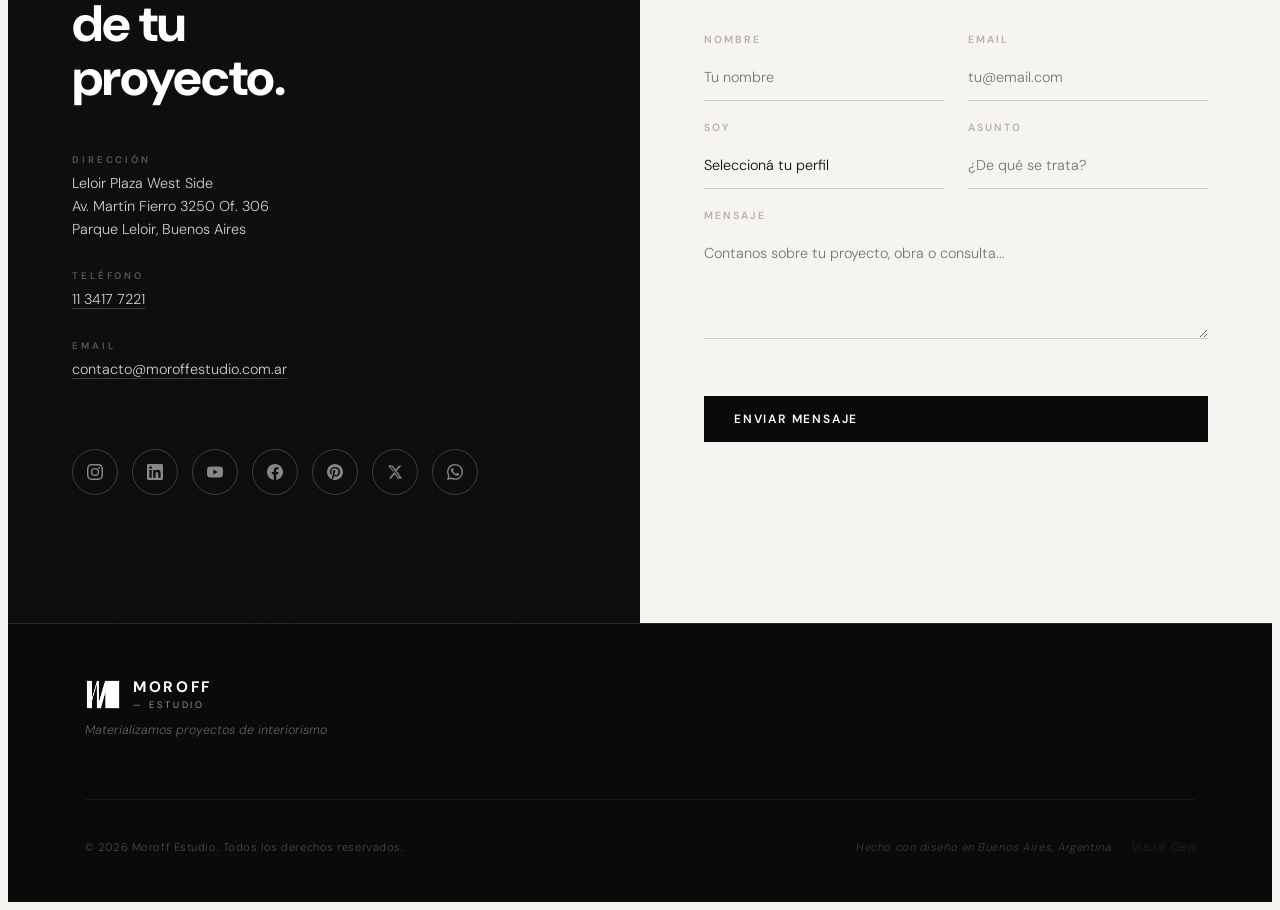
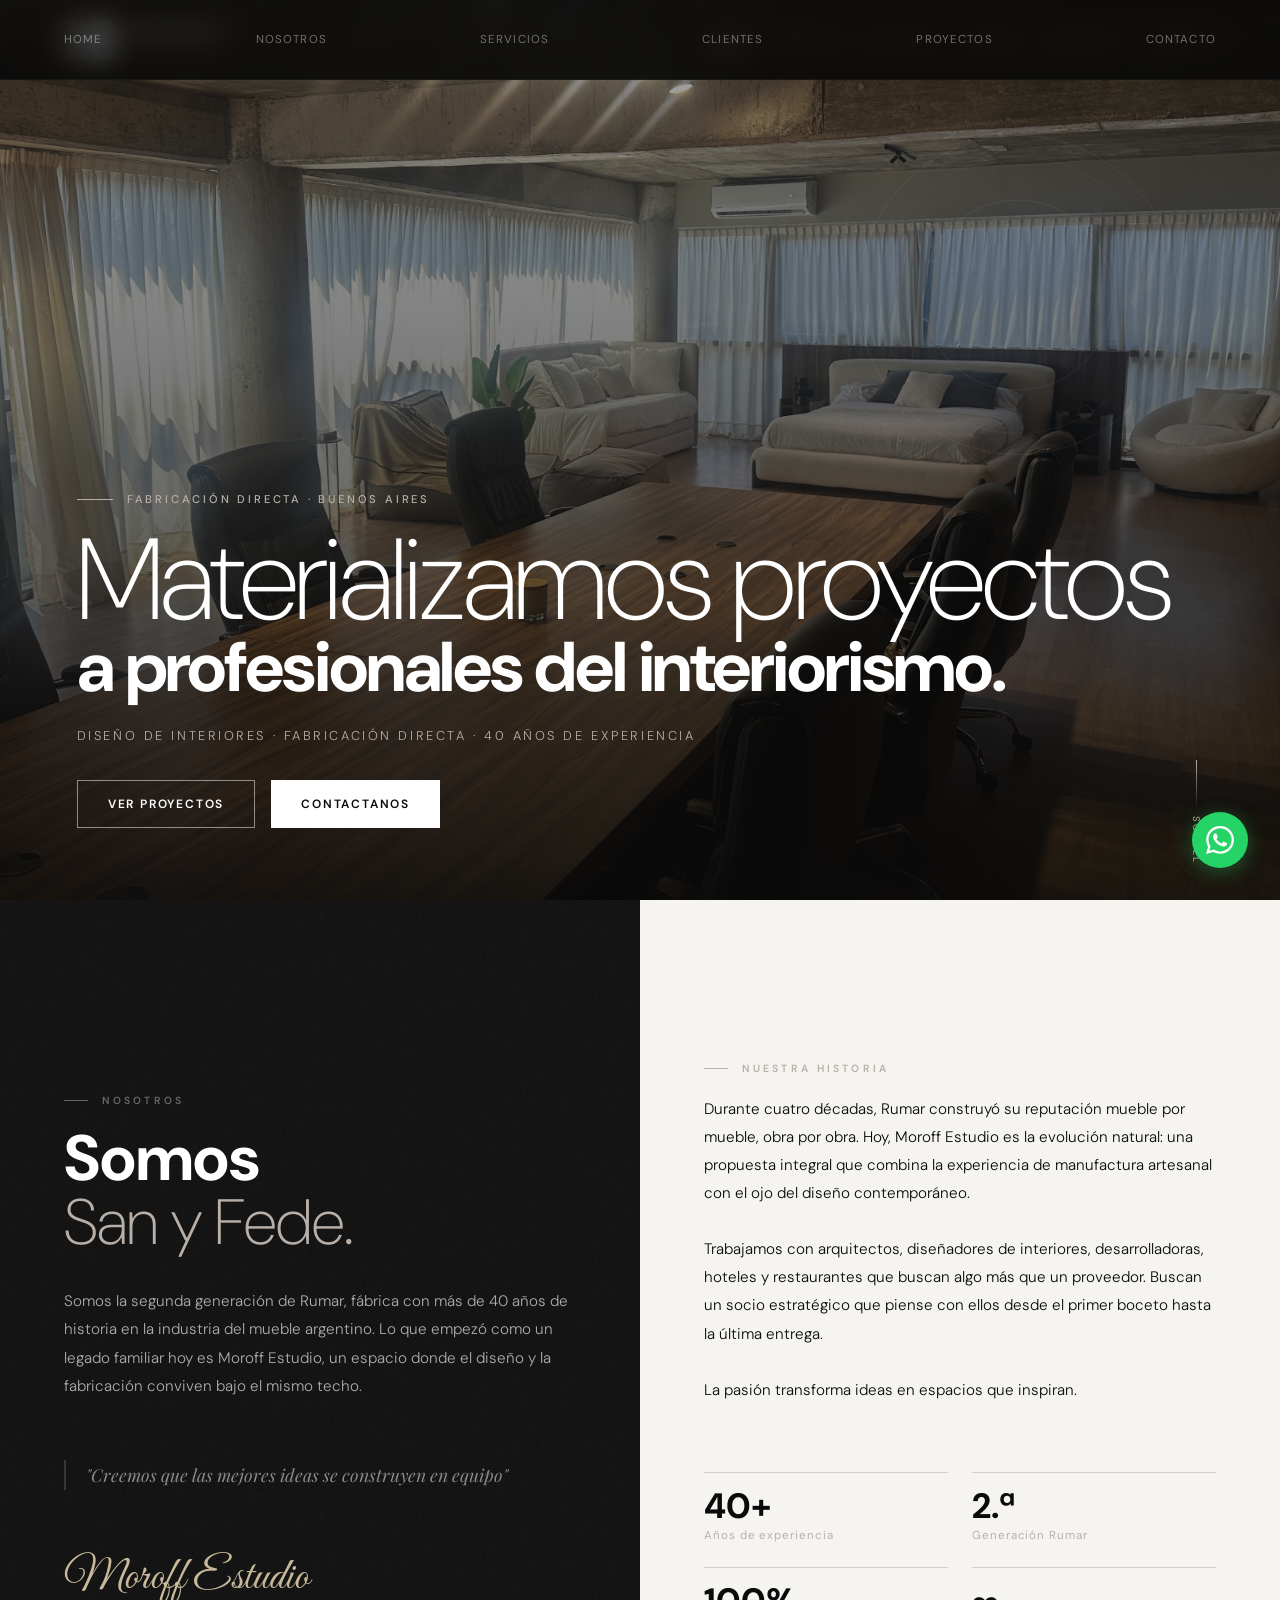
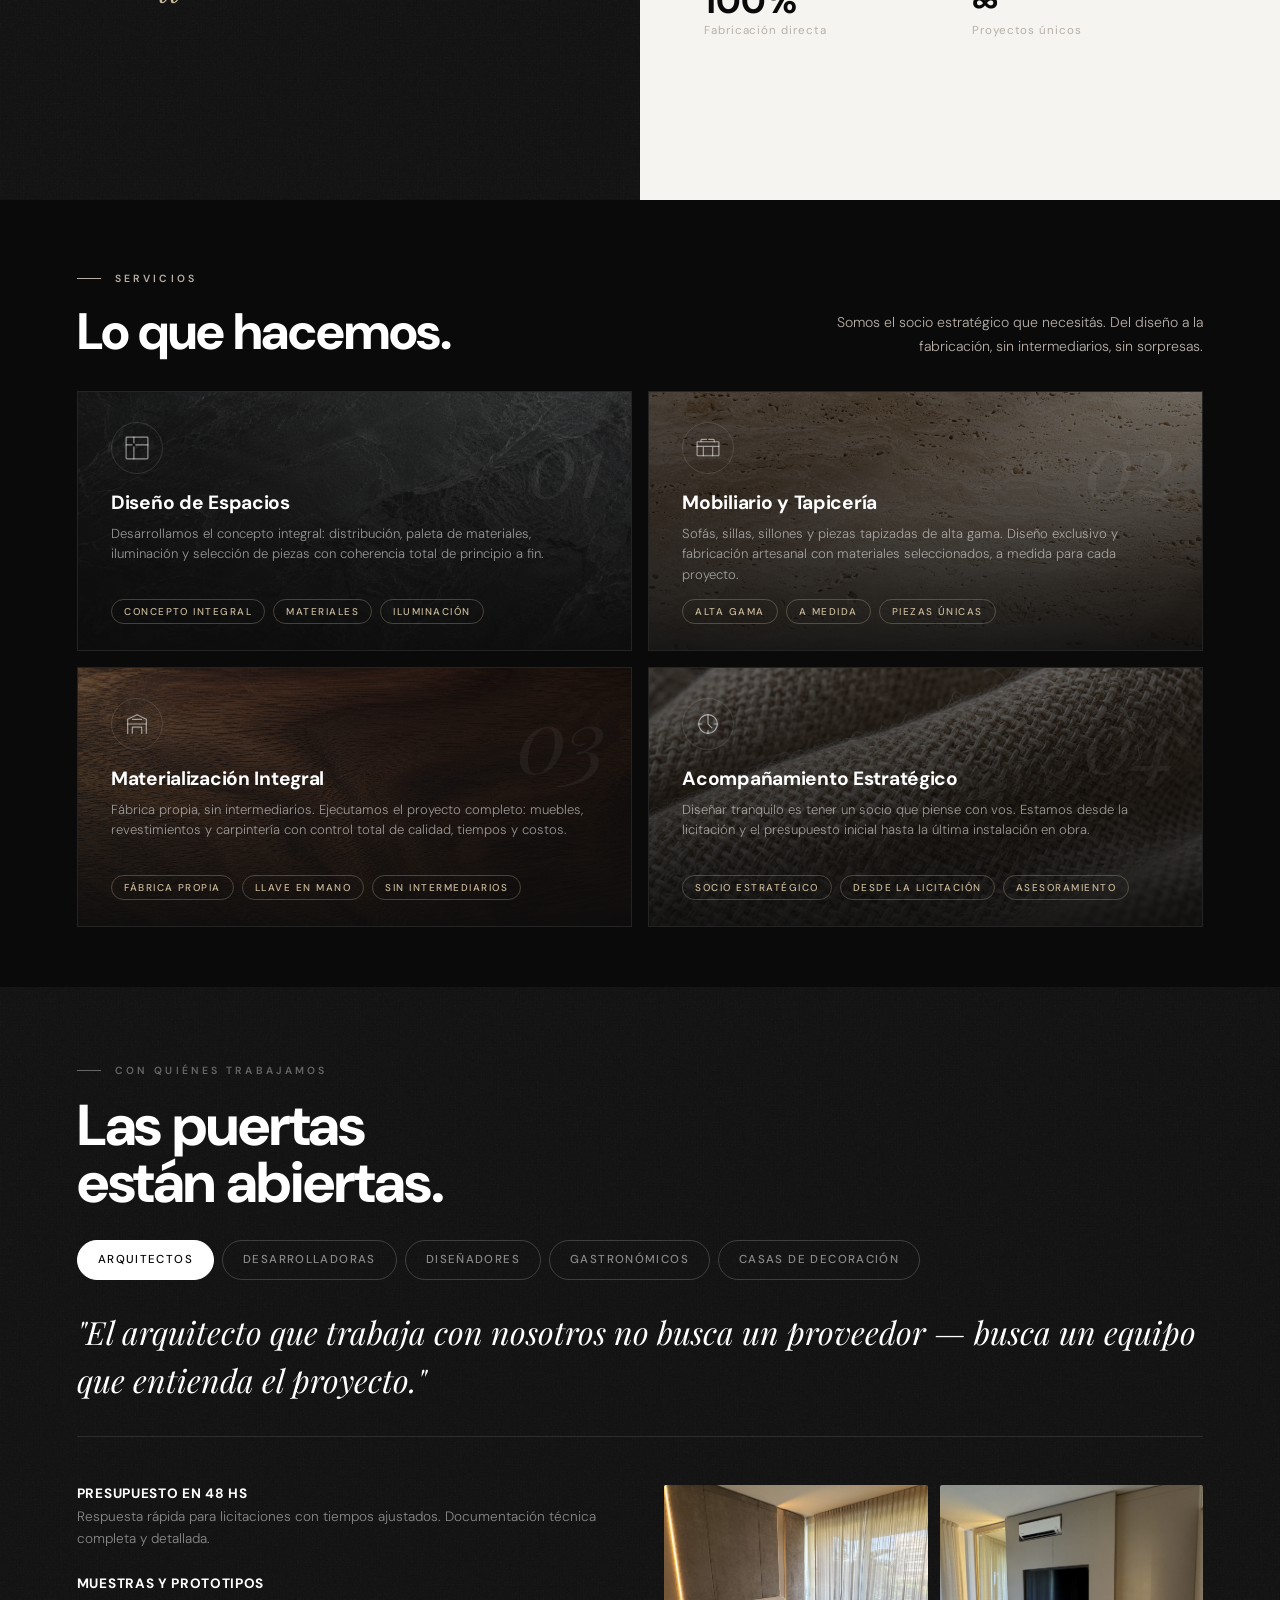
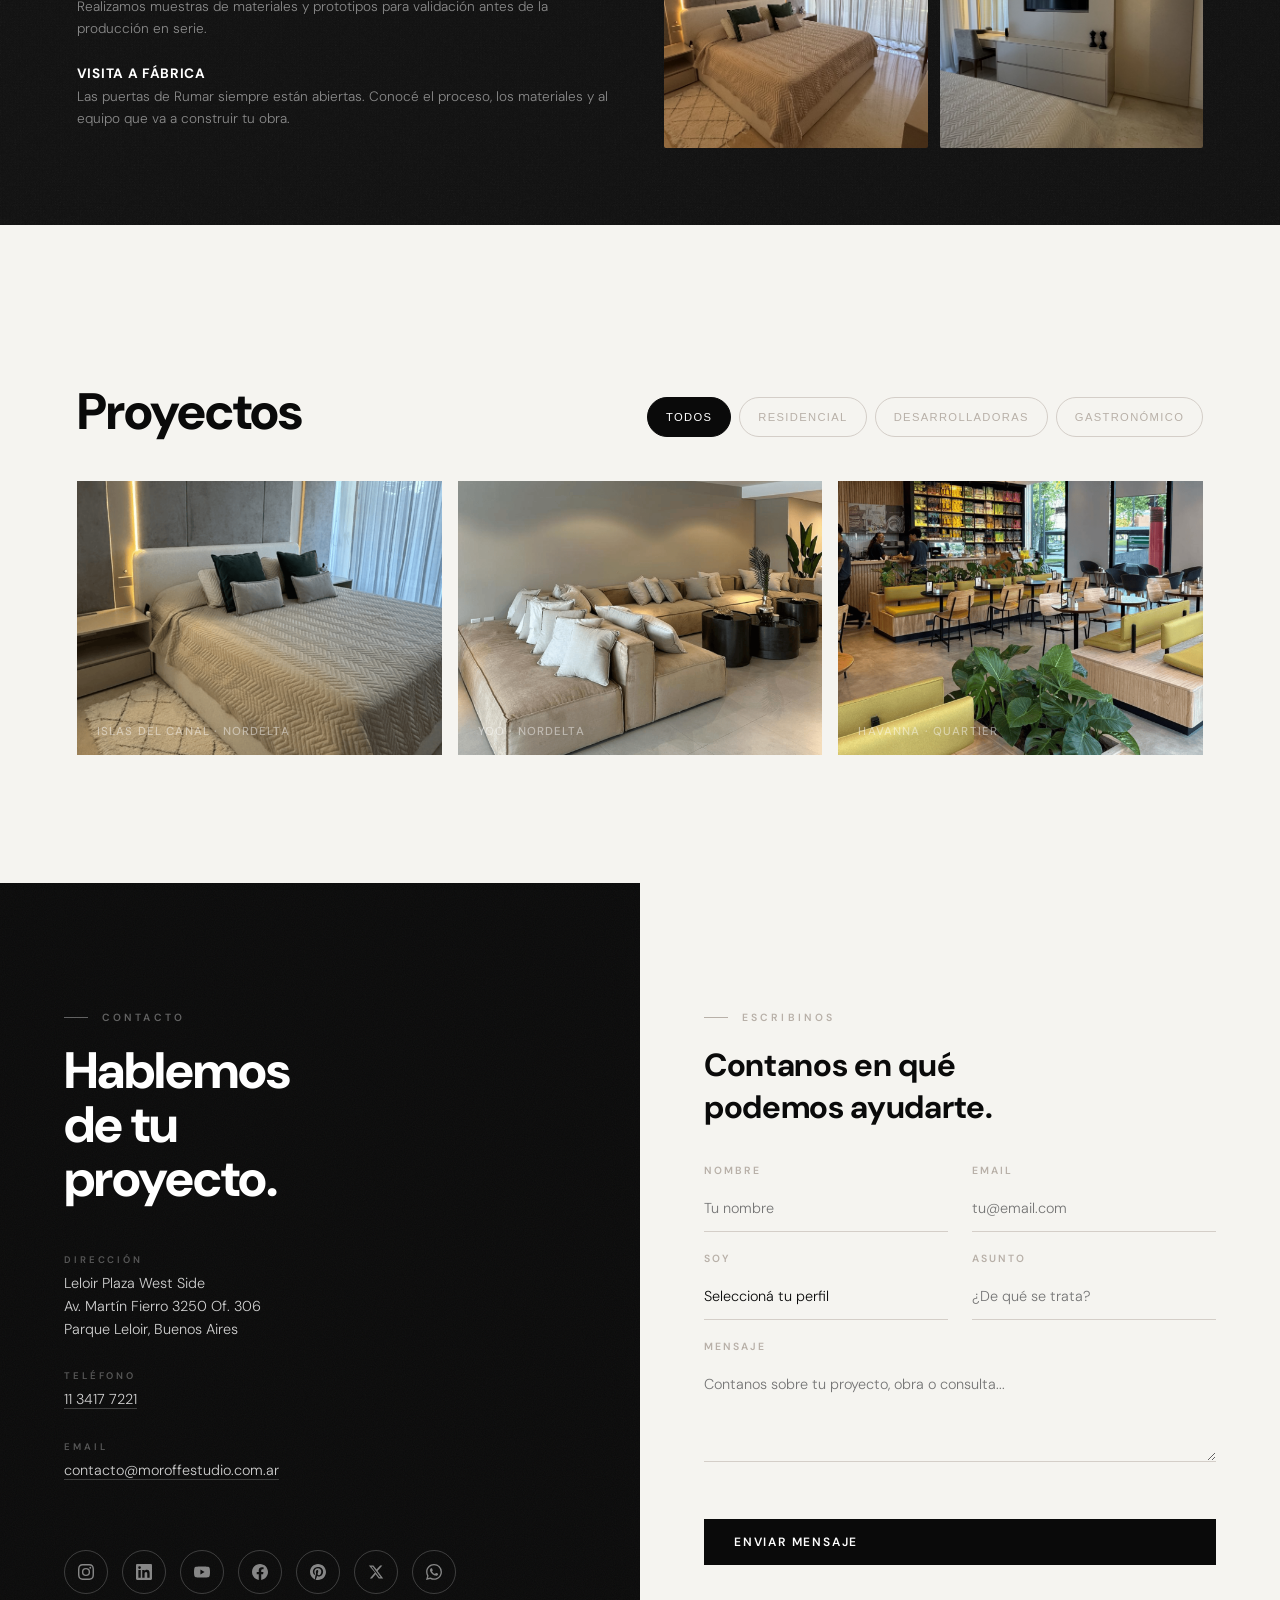
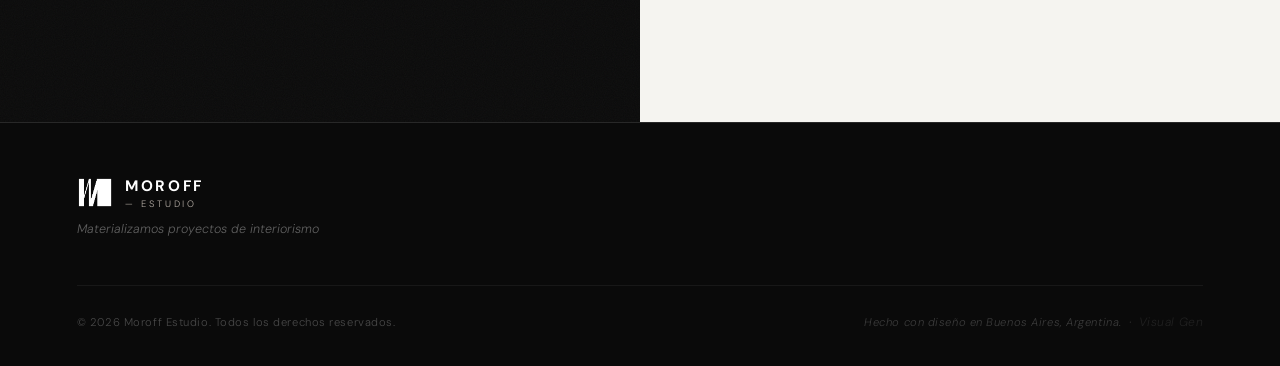
